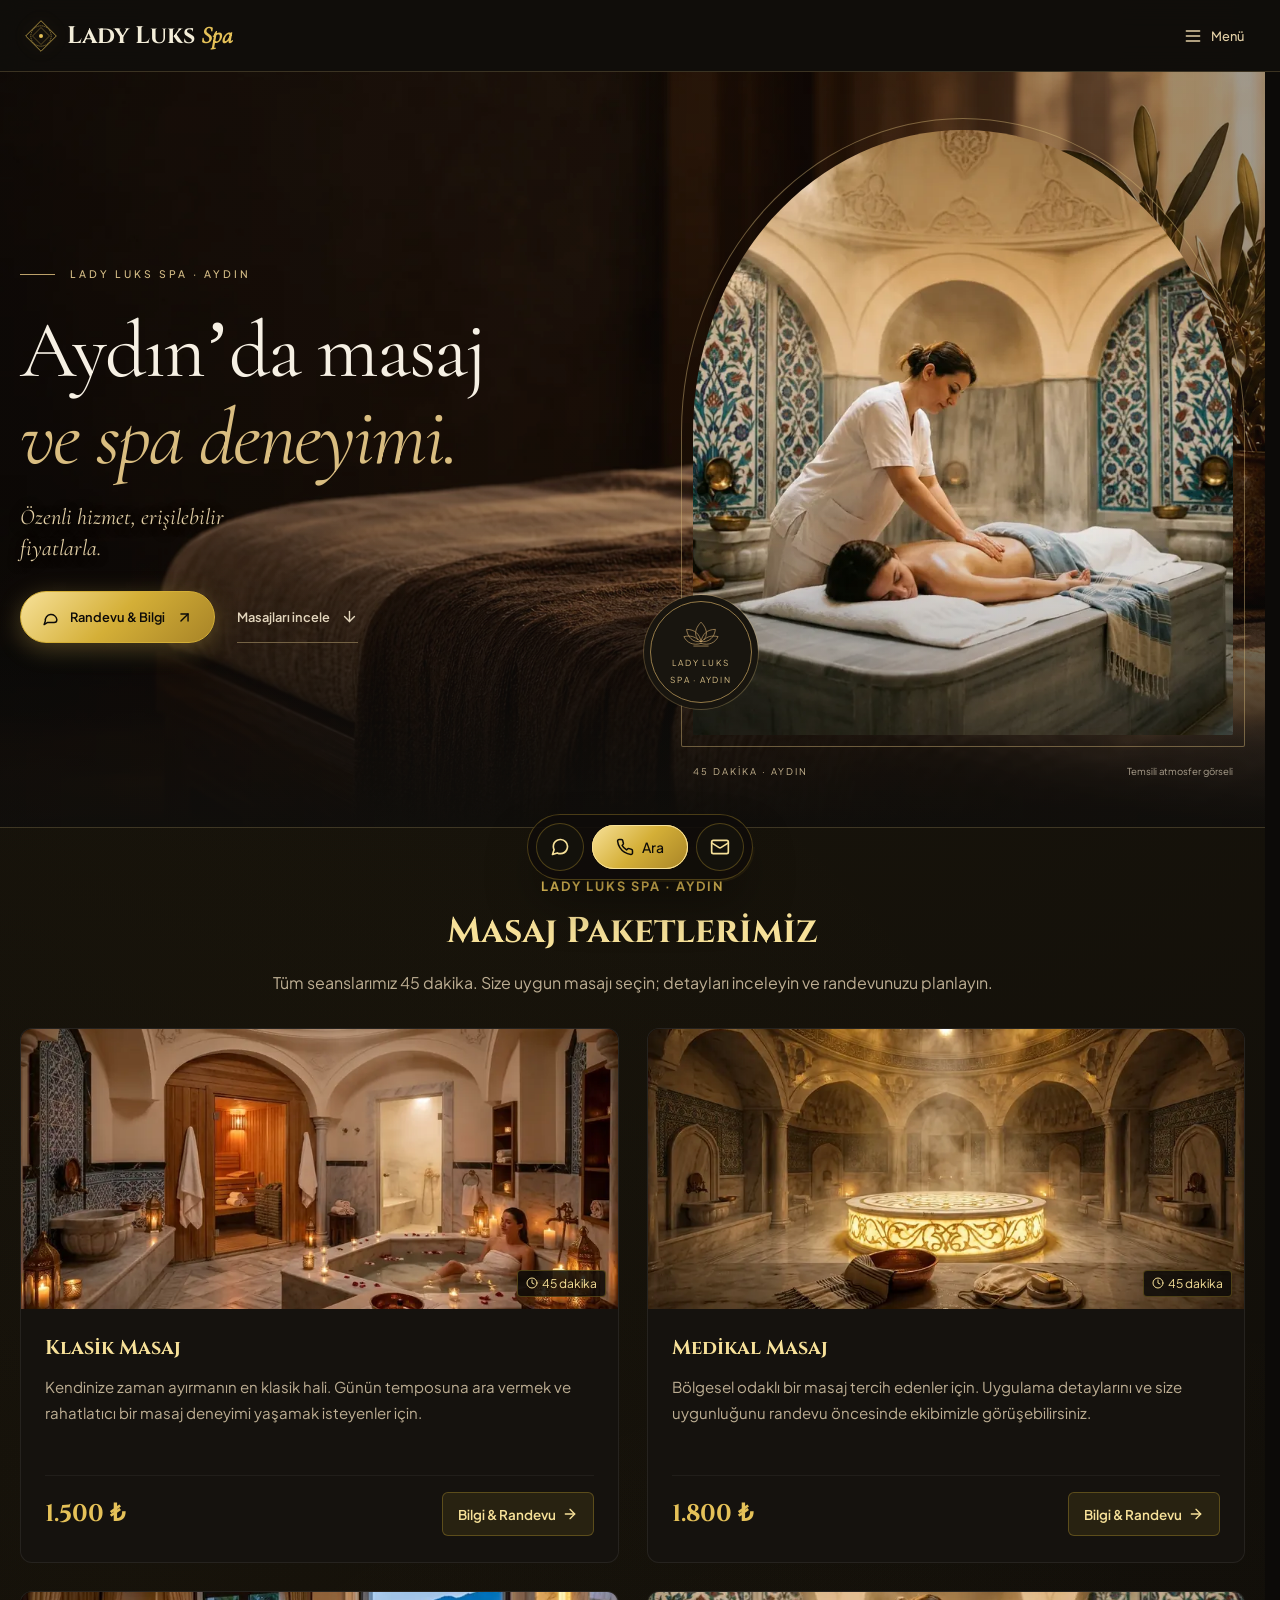
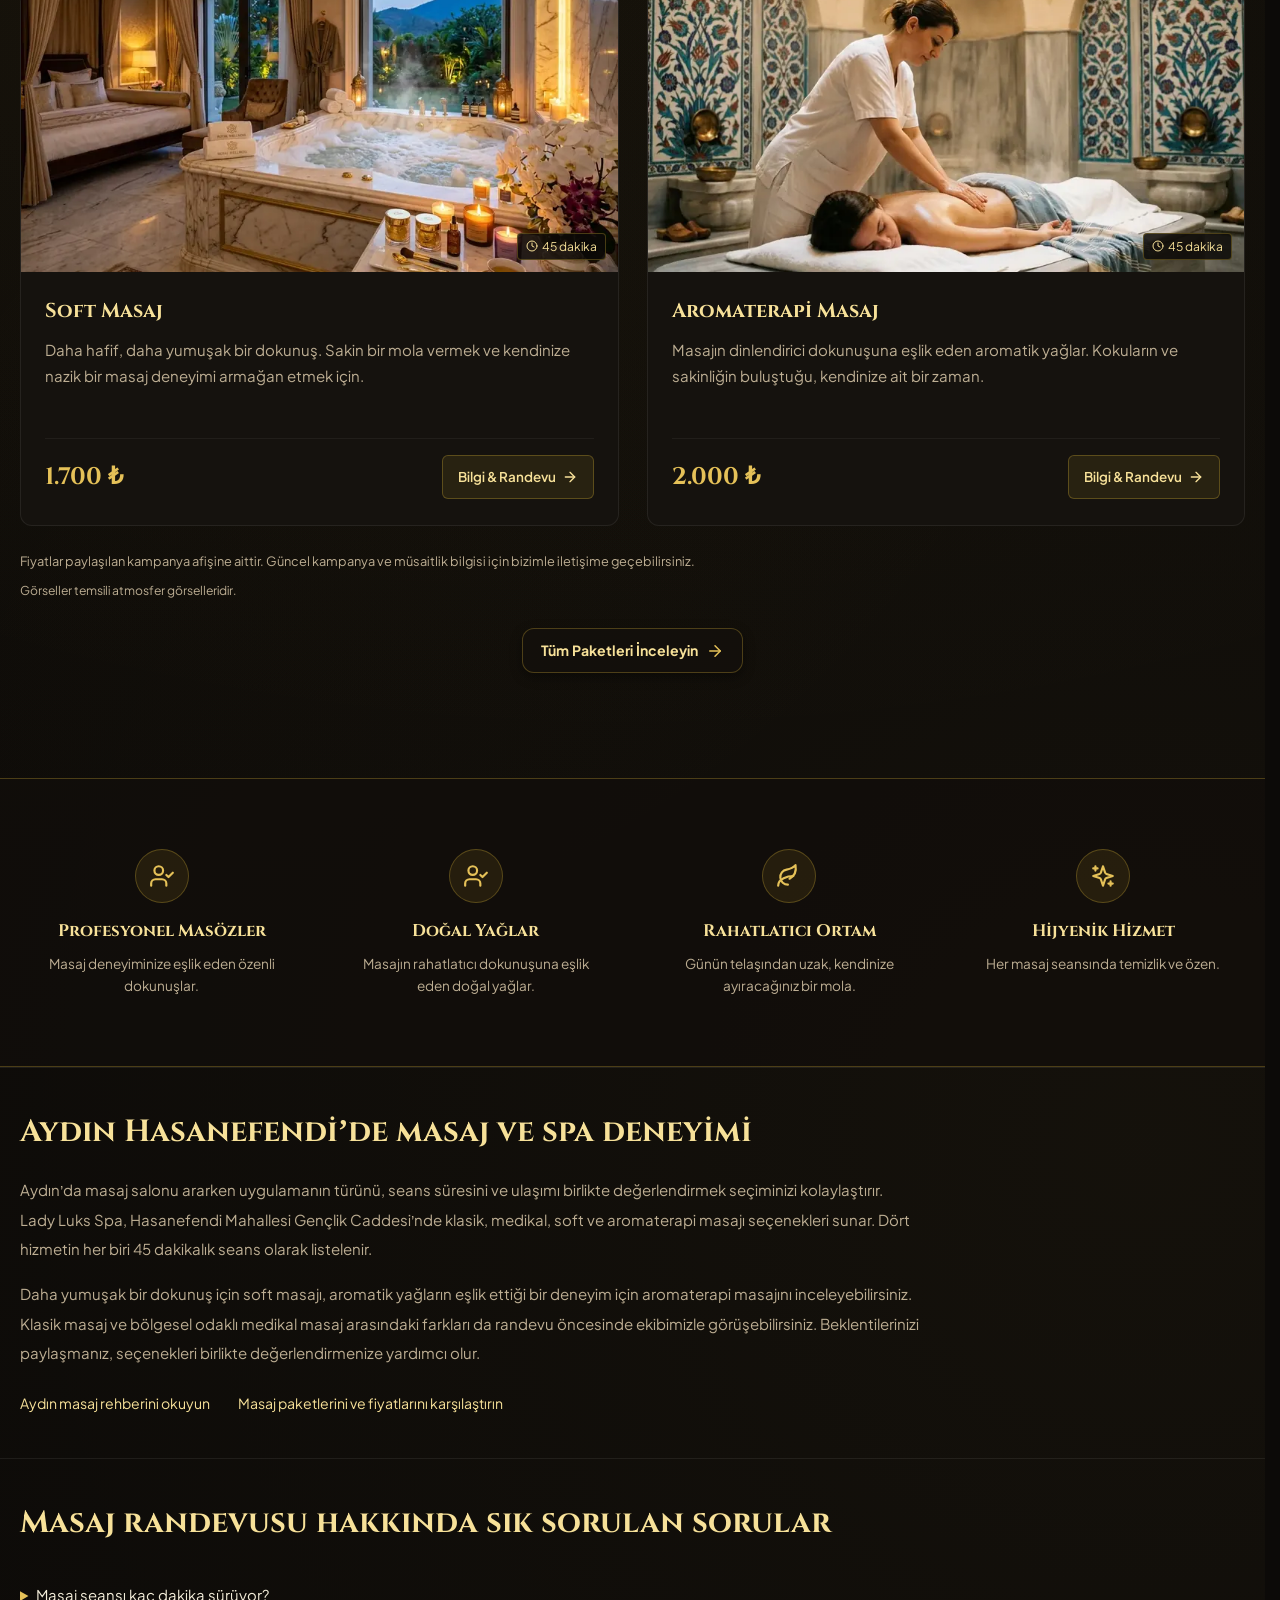
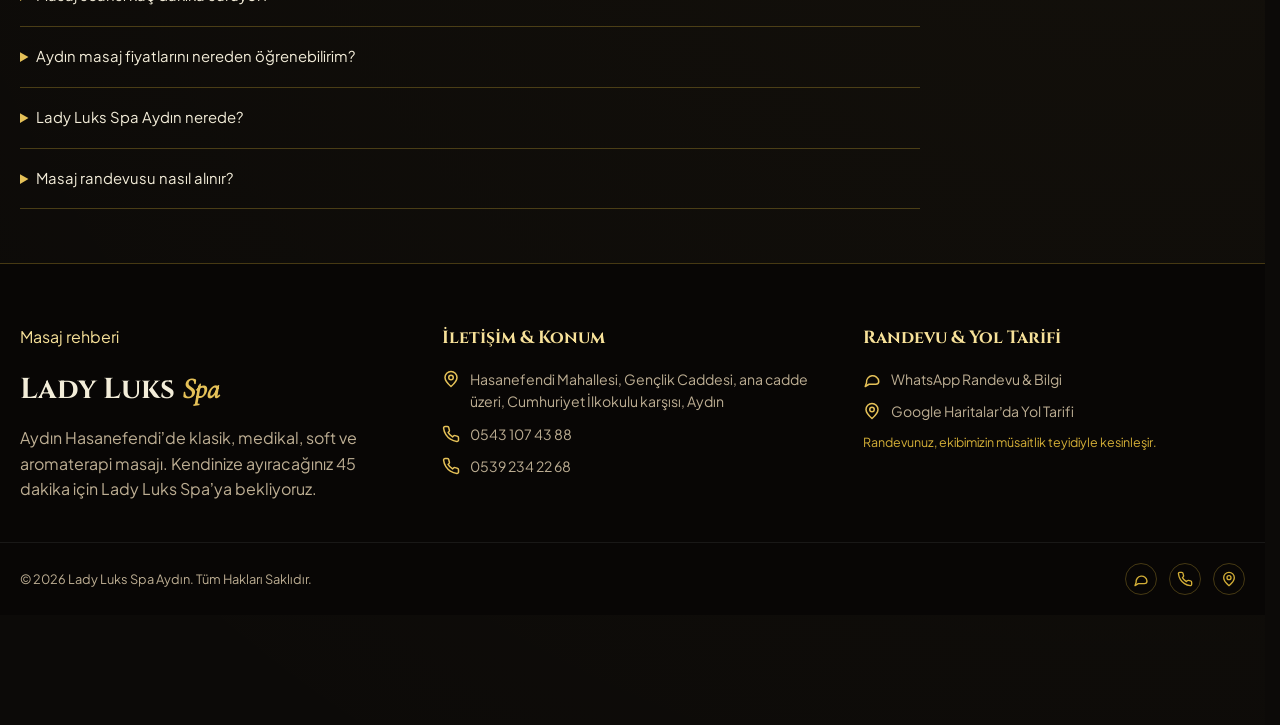
==== index.html @ 1e2e479e "Point canonical, sitemap and robots URLs at ladyluks.com.tr The site now runs on Vercel under ladylu" ====
<!doctype html>
<html lang="tr">
  <head>
    <meta charset="UTF-8" />
    <meta name="viewport" content="width=device-width, initial-scale=1.0" />
    <title>Aydın Masaj ve Spa | Lady Luks Spa Hasanefendi</title>
    <meta name="description" content="Aydın Hasanefendi’de Lady Luks Spa: klasik, soft, medikal ve aromaterapi masajı. 45 dakikalık seansları ve kampanya fiyatlarını inceleyin, randevu için ulaşın." />

    <meta property="og:type" content="website" />
    <meta property="og:title" content="Aydın Masaj ve Spa | Lady Luks Spa Hasanefendi" />
    <meta property="og:description" content="Aydın Hasanefendi’de Lady Luks Spa: klasik, soft, medikal ve aromaterapi masajı. 45 dakikalık seansları ve kampanya fiyatlarını inceleyin, randevu için ulaşın." />
    <meta property="og:image" content="https://ladyluks.com.tr/src/images/hamam_massage-800.webp" />

    <link
      rel="icon"
      type="image/svg+xml"
      href="data:image/svg+xml,<svg xmlns='http://www.w3.org/2000/svg' viewBox='0 0 100 100'><polygon points='50,5 95,50 50,95 5,50' fill='%23e5c158'/></svg>"
    />

    <link rel="preload" as="font" type="font/woff2" href="./src/fonts/cormorant-normal-latin.woff2" crossorigin />
    <link rel="preload" as="font" type="font/woff2" href="./src/fonts/cormorant-normal-latin-ext.woff2" crossorigin />
    <link rel="preload" as="font" type="font/woff2" href="./src/fonts/cormorant-italic-latin.woff2" crossorigin />
    <link rel="preload" as="font" type="font/woff2" href="./src/fonts/cormorant-italic-latin-ext.woff2" crossorigin />
    <link rel="preload" as="font" type="font/woff2" href="./src/fonts/jakarta-latin.woff2" crossorigin />
    <link rel="preload" as="font" type="font/woff2" href="./src/fonts/jakarta-latin-ext.woff2" crossorigin />
    <link rel="preload" as="image" href="./src/images/lady-luks-masaj-mobile.webp" media="(max-width: 680px)" fetchpriority="high" />
    <link rel="preload" as="image" href="./src/images/lady-luks-masaj.webp" media="(min-width: 681px)" fetchpriority="high" />
    <link rel="stylesheet" href="./src/style.css?v=26" />
    <link rel="canonical" href="https://ladyluks.com.tr/" />
    <meta property="og:url" content="https://ladyluks.com.tr/" />
    <meta property="og:site_name" content="Lady Luks Spa Aydın" />
    <meta name="twitter:card" content="summary_large_image" />
    <meta property="og:locale" content="tr_TR" />
    <script type="application/ld+json">
{
  "@context": "https://schema.org",
  "@graph": [
    {
      "@type": "DaySpa",
      "@id": "https://ladyluks.com.tr/#isletme",
      "name": "Lady Luks Spa Aydın",
      "description": "Aydın Hasanefendi Mahallesi'nde klasik, medikal, soft ve aromaterapi masajı.",
      "telephone": "+90 543 107 43 88",
      "address": {
        "@type": "PostalAddress",
        "streetAddress": "Hasanefendi Mahallesi, Gençlik Caddesi, ana cadde üzeri, Cumhuriyet İlkokulu karşısı",
        "addressLocality": "Aydın",
        "addressRegion": "Aydın",
        "addressCountry": "TR"
      },
      "currenciesAccepted": "TRY",
      "hasOfferCatalog": {
        "@type": "OfferCatalog",
        "name": "45 dakikalık masaj hizmetleri",
        "itemListElement": [
          {
            "@type": "Offer",
            "price": "1500",
            "priceCurrency": "TRY",
            "itemOffered": {
              "@type": "Service",
              "name": "Klasik Masaj",
              "description": "45 dakikalık klasik masaj seansı.",
              "provider": {
                "@id": "https://ladyluks.com.tr/#isletme"
              }
            },
            "url": "https://ladyluks.com.tr/paketler.html#klasik",
            "description": "Paylaşılan kampanya afişindeki fiyat. Güncel ücret ve müsaitlik randevu öncesinde teyit edilmelidir."
          },
          {
            "@type": "Offer",
            "price": "1800",
            "priceCurrency": "TRY",
            "itemOffered": {
              "@type": "Service",
              "name": "Medikal Masaj",
              "description": "45 dakikalık medikal masaj seansı.",
              "provider": {
                "@id": "https://ladyluks.com.tr/#isletme"
              }
            },
            "url": "https://ladyluks.com.tr/paketler.html#medikal",
            "description": "Paylaşılan kampanya afişindeki fiyat. Güncel ücret ve müsaitlik randevu öncesinde teyit edilmelidir."
          },
          {
            "@type": "Offer",
            "price": "1700",
            "priceCurrency": "TRY",
            "itemOffered": {
              "@type": "Service",
              "name": "Soft Masaj",
              "description": "45 dakikalık soft masaj seansı.",
              "provider": {
                "@id": "https://ladyluks.com.tr/#isletme"
              }
            },
            "url": "https://ladyluks.com.tr/paketler.html#soft",
            "description": "Paylaşılan kampanya afişindeki fiyat. Güncel ücret ve müsaitlik randevu öncesinde teyit edilmelidir."
          },
          {
            "@type": "Offer",
            "price": "2000",
            "priceCurrency": "TRY",
            "itemOffered": {
              "@type": "Service",
              "name": "Aromaterapi Masaj",
              "description": "45 dakikalık aromaterapi masaj seansı.",
              "provider": {
                "@id": "https://ladyluks.com.tr/#isletme"
              }
            },
            "url": "https://ladyluks.com.tr/paketler.html#aromaterapi",
            "description": "Paylaşılan kampanya afişindeki fiyat. Güncel ücret ve müsaitlik randevu öncesinde teyit edilmelidir."
          }
        ]
      },
      "url": "https://ladyluks.com.tr/",
      "image": "https://ladyluks.com.tr/src/images/hamam_massage-800.webp",
      "areaServed": {
        "@type": "City",
        "name": "Aydın"
      }
    },
    {
      "@type": "WebSite",
      "@id": "https://ladyluks.com.tr/#website",
      "url": "https://ladyluks.com.tr/",
      "name": "Lady Luks Spa Aydın",
      "inLanguage": "tr",
      "publisher": {
        "@id": "https://ladyluks.com.tr/#isletme"
      }
    },
    {
      "@type": "WebPage",
      "@id": "https://ladyluks.com.tr/#webpage",
      "url": "https://ladyluks.com.tr/",
      "name": "Aydın Masaj ve Spa | Lady Luks Spa Hasanefendi",
      "description": "Aydın Hasanefendi’de Lady Luks Spa: klasik, soft, medikal ve aromaterapi masajı. 45 dakikalık seansları ve kampanya fiyatlarını inceleyin, randevu için ulaşın.",
      "inLanguage": "tr",
      "isPartOf": {
        "@id": "https://ladyluks.com.tr/#website"
      },
      "about": {
        "@id": "https://ladyluks.com.tr/#isletme"
      }
    }
  ]
}
    </script>
  </head>
  <body class="home-page integrated-masthead mobile-nav-ready">
    <div class="top-bar">
      <div class="container top-bar-content">
        <div class="top-info">
          <span class="info-item"
            ><i data-lucide="map-pin"></i> Hasanefendi, Aydın</span
          >
        </div>

        <div class="top-selectors">
          <div class="header-dropdown-wrap">
            <button class="header-dropdown-btn" id="langDropdownTrigger">
              <span id="headerCurrentFlag"
                ><img
                  src="./src/images/flags/tr.svg"
                  width="20"
                  height="14"
                  alt=""
              /></span>
              <span id="headerCurrentLang">TR</span>
              <i data-lucide="chevron-down" class="chevron-icon"></i>
            </button>

            <div class="header-dropdown-menu" id="langDropdownMenu">
              <button class="dropdown-item active" data-lang="tr">
                <span class="flag-emoji"
                  ><img
                    src="./src/images/flags/tr.svg"
                    width="20"
                    height="14"
                    alt=""
                /></span>
                Türkçe
              </button>
              <button class="dropdown-item" data-lang="en">
                <span class="flag-emoji"
                  ><img
                    src="./src/images/flags/en.svg"
                    width="20"
                    height="14"
                    alt=""
                /></span>
                English
              </button>
              <button class="dropdown-item" data-lang="ru">
                <span class="flag-emoji"
                  ><img
                    src="./src/images/flags/ru.svg"
                    width="20"
                    height="14"
                    alt=""
                /></span>
                Русский
              </button>
              <button class="dropdown-item" data-lang="de">
                <span class="flag-emoji"
                  ><img
                    src="./src/images/flags/de.svg"
                    width="20"
                    height="14"
                    alt=""
                /></span>
                Deutsch
              </button>
            </div>
          </div>

          <div class="currency-indicator" aria-label="Türk lirası">
            <span>₺</span> TRY
          </div>
        </div>
      </div>
    </div>

    <header class="main-header nav-enhanced">
      <div class="container header-container">
        <a
          class="brand brand-home"
          href="index.html"
          aria-label="Lady Luks Spa Aydın ana sayfa"
        >
          <div class="brand-crest">
            <svg viewBox="0 0 100 100" class="crest-svg">
              <polygon
                points="50,5 95,50 50,95 5,50"
                fill="none"
                stroke="currentColor"
                stroke-width="2"
              />
              <circle
                cx="50"
                cy="50"
                r="30"
                fill="none"
                stroke="currentColor"
                stroke-width="1.5"
                stroke-dasharray="4,2"
              />
              <polygon
                points="50,25 75,50 50,75 25,50"
                fill="none"
                stroke="currentColor"
                stroke-width="1"
              />
              <circle cx="50" cy="50" r="6" fill="currentColor" />
            </svg>
          </div>
          <div class="brand-text">
            <span class="sub-title" data-i18n="tagline"
              >MASAJ & SPA • AYDIN HASANEFENDİ</span
            >
            <div class="main-title">Lady Luks <span>Spa</span></div>
            <span class="badge-text" data-i18n="experience"
              >KENDİNİZE BİR İYİLİK YAPIN</span
            >
          </div>
        </a>
        <button
          class="mobile-nav-toggle"
          type="button"
          aria-controls="site-navigation"
          aria-expanded="false"
          aria-label="Menüyü aç"
          data-i18n-aria="menu_open"
        >
          <span class="mobile-menu-caption"
            ><svg
              viewBox="0 0 24 24"
              width="20"
              height="20"
              fill="none"
              stroke="currentColor"
              stroke-width="1.7"
              stroke-linecap="round"
              aria-hidden="true"
            >
              <path d="M4 6h16M4 12h16M4 18h16" /></svg
            ><span data-i18n="mobile_menu">Menü</span></span
          >
          <svg
            class="mobile-menu-chevron"
            viewBox="0 0 24 24"
            width="18"
            height="18"
            fill="none"
            stroke="currentColor"
            stroke-width="1.7"
            stroke-linecap="round"
            stroke-linejoin="round"
            aria-hidden="true"
          >
            <path d="m6 9 6 6 6-6" />
          </svg>
        </button>
        <nav class="page-links" id="site-navigation" aria-label="Ana menü">
          <a href="index.html" aria-current="page" data-i18n="nav_home"
            >Ana Sayfa</a
          >
          <a href="paketler.html" data-i18n="nav_packages">Paketler</a>
          <a href="tanitim.html" data-i18n="nav_intro">Tanıtım</a>
          <a href="#iletisim" data-i18n="nav_contact">İletişim</a>
        </nav>
      </div>
    </header>

    <main>
      <section class="spa-hero" aria-labelledby="home-title">
        <picture class="spa-hero-background" aria-hidden="true">
          <source media="(max-width: 680px)" srcset="./src/images/lady-luks-masaj-mobile.webp" />
          <img src="./src/images/lady-luks-masaj.webp" alt="" width="1536" height="1024" fetchpriority="high" />
        </picture>
        <div class="container spa-hero-layout">
          <div class="spa-hero-copy">
            <p class="spa-hero-eyebrow"><span aria-hidden="true"></span> LADY LUKS SPA · AYDIN</p>
            <h1 id="home-title" class="spa-hero-title">
              <span data-i18n="home_title_lead">Aydın’da masaj</span>
              <em data-i18n="home_title_accent">ve spa deneyimi.</em>
            </h1>
            <p class="spa-hero-note" data-i18n="home_hero_note">Özenli hizmet, erişilebilir fiyatlarla.</p>
            <div class="spa-hero-actions">
              <a class="spa-hero-book" href="https://wa.me/905431074388" target="_blank" rel="noopener noreferrer">
                <i data-lucide="message-circle" aria-hidden="true"></i>
                <span data-i18n="home_booking">Randevu & Bilgi</span>
                <i data-lucide="arrow-up-right" aria-hidden="true"></i>
              </a>
              <a class="spa-hero-explore" href="#paketler">
                <span data-i18n="home_explore">Masajları incele</span>
                <i data-lucide="arrow-down" aria-hidden="true"></i>
              </a>
            </div>
          </div>
          <figure class="spa-hero-visual">
            <div class="spa-hero-arch">
              <img src="./src/images/hamam_massage-800.webp" srcset="./src/images/hamam_massage-480.webp 480w, ./src/images/hamam_massage-800.webp 800w" sizes="(max-width: 680px) calc(100vw - 40px), 560px" alt="" width="1024" height="1024" loading="lazy" decoding="async">
            </div>
            <div class="spa-hero-seal" aria-hidden="true">
              <img src="./src/images/lotus.svg" alt="" width="40" height="40">
              <span>LADY LUKS</span>
              <span>SPA · AYDIN</span>
            </div>
            <figcaption class="spa-hero-visual-caption">
              <span data-i18n="hero_duration">45 DAKİKA · AYDIN</span>
              <small data-i18n="image_note">Temsili atmosfer görseli</small>
            </figcaption>
          </figure>
        </div>
      </section>
      <section class="catalog-section container flowing-catalog home-services" id="paketler" aria-labelledby="home-services-title">
        <div class="packages-heading">
          <div class="section-tag">LADY LUKS SPA · AYDIN</div>
          <h2 id="home-services-title" class="page-section-title" data-i18n="packages_heading">
            Masaj Paketlerimiz
          </h2>
          <p data-i18n="packages_description">
            Tüm seanslarımız 45 dakika. Size uygun masajı seçin; detayları
            inceleyin ve randevunuzu planlayın.
          </p>
        </div>
        <div class="catalog-grid" id="catalogGrid">
          <article class="catalog-card" id="klasik">
            <div class="card-image-wrap">
              <img
                src="./src/images/vip_silver_package-800.webp"
                srcset="./src/images/vip_silver_package-480.webp 480w, ./src/images/vip_silver_package-800.webp 800w"
                sizes="(max-width: 680px) calc(100vw - 40px), 560px"
                alt="Klasik Masaj için temsili masaj görseli"
                class="card-image"
                style="object-position: 50% 58%"
                loading="lazy"
              />
              <div class="card-duration">
                <i data-lucide="clock"></i><span>45 dakika</span>
              </div>
            </div>
            <div class="card-body">
              <h3 class="card-title"><a href="aydin-masaj-rehberi.html#klasik">Klasik Masaj</a></h3>
              <p class="card-desc">
                Kendinize zaman ayırmanın en klasik hali. Günün temposuna ara
                vermek ve rahatlatıcı bir masaj deneyimi yaşamak isteyenler
                için.
              </p>
              <div class="card-footer">
                <span class="card-price">1.500 ₺</span
                ><a
                  class="btn-card-detail"
                  href="https://wa.me/905431074388?text=Merhaba%20Lady%20Luks%20Spa%20Ayd%C4%B1n%2C%20Klasik%20Masaj%20i%C3%A7in%20randevu%20talep%20etmek%20istiyorum."
                  target="_blank"
                  rel="noopener noreferrer"
                  >Bilgi & Randevu <i data-lucide="arrow-right"></i
                ></a>
              </div>
            </div>
          </article>
          <article class="catalog-card" id="medikal">
            <div class="card-image-wrap">
              <img
                src="./src/images/vip_gold_package-800.webp"
                srcset="./src/images/vip_gold_package-480.webp 480w, ./src/images/vip_gold_package-800.webp 800w"
                sizes="(max-width: 680px) calc(100vw - 40px), 560px"
                alt="Medikal Masaj için temsili masaj görseli"
                class="card-image"
                style="object-position: 50% 60%"
                loading="lazy"
              />
              <div class="card-duration">
                <i data-lucide="clock"></i><span>45 dakika</span>
              </div>
            </div>
            <div class="card-body">
              <h3 class="card-title"><a href="aydin-masaj-rehberi.html#medikal">Medikal Masaj</a></h3>
              <p class="card-desc">
                Bölgesel odaklı bir masaj tercih edenler için. Uygulama
                detaylarını ve size uygunluğunu randevu öncesinde ekibimizle
                görüşebilirsiniz.
              </p>
              <div class="card-footer">
                <span class="card-price">1.800 ₺</span
                ><a
                  class="btn-card-detail"
                  href="https://wa.me/905431074388?text=Merhaba%20Lady%20Luks%20Spa%20Ayd%C4%B1n%2C%20Medikal%20Masaj%20i%C3%A7in%20randevu%20talep%20etmek%20istiyorum."
                  target="_blank"
                  rel="noopener noreferrer"
                  >Bilgi & Randevu <i data-lucide="arrow-right"></i
                ></a>
              </div>
            </div>
          </article>
          <article class="catalog-card" id="soft">
            <div class="card-image-wrap">
              <img
                src="./src/images/vip_luxury_package-800.webp"
                srcset="./src/images/vip_luxury_package-480.webp 480w, ./src/images/vip_luxury_package-800.webp 800w"
                sizes="(max-width: 680px) calc(100vw - 40px), 560px"
                alt="Soft Masaj için temsili masaj görseli"
                class="card-image"
                style="object-position: 50% 54%"
                loading="lazy"
              />
              <div class="card-duration">
                <i data-lucide="clock"></i><span>45 dakika</span>
              </div>
            </div>
            <div class="card-body">
              <h3 class="card-title"><a href="aydin-masaj-rehberi.html#soft">Soft Masaj</a></h3>
              <p class="card-desc">
                Daha hafif, daha yumuşak bir dokunuş. Sakin bir mola vermek ve
                kendinize nazik bir masaj deneyimi armağan etmek için.
              </p>
              <div class="card-footer">
                <span class="card-price">1.700 ₺</span
                ><a
                  class="btn-card-detail"
                  href="https://wa.me/905431074388?text=Merhaba%20Lady%20Luks%20Spa%20Ayd%C4%B1n%2C%20Soft%20Masaj%20i%C3%A7in%20randevu%20talep%20etmek%20istiyorum."
                  target="_blank"
                  rel="noopener noreferrer"
                  >Bilgi & Randevu <i data-lucide="arrow-right"></i
                ></a>
              </div>
            </div>
          </article>
          <article class="catalog-card" id="aromaterapi">
            <div class="card-image-wrap">
              <img
                src="./src/images/hamam_massage-800.webp"
                srcset="./src/images/hamam_massage-480.webp 480w, ./src/images/hamam_massage-800.webp 800w"
                sizes="(max-width: 680px) calc(100vw - 40px), 560px"
                alt="Aromaterapi Masaj için temsili masaj görseli"
                class="card-image"
                style="object-position: 50% 65%"
                loading="lazy"
              />
              <div class="card-duration">
                <i data-lucide="clock"></i><span>45 dakika</span>
              </div>
            </div>
            <div class="card-body">
              <h3 class="card-title"><a href="aydin-masaj-rehberi.html#aromaterapi">Aromaterapi Masaj</a></h3>
              <p class="card-desc">
                Masajın dinlendirici dokunuşuna eşlik eden aromatik yağlar.
                Kokuların ve sakinliğin buluştuğu, kendinize ait bir zaman.
              </p>
              <div class="card-footer">
                <span class="card-price">2.000 ₺</span
                ><a
                  class="btn-card-detail"
                  href="https://wa.me/905431074388?text=Merhaba%20Lady%20Luks%20Spa%20Ayd%C4%B1n%2C%20Aromaterapi%20Masaj%20i%C3%A7in%20randevu%20talep%20etmek%20istiyorum."
                  target="_blank"
                  rel="noopener noreferrer"
                  >Bilgi & Randevu <i data-lucide="arrow-right"></i
                ></a>
              </div>
            </div>
          </article>
        </div>
        <div class="empty-state" id="emptyState" style="display: none">
          <i data-lucide="search-x" class="empty-icon"></i>
          <h3 data-i18n="empty_title">Aradığınız masaj hizmeti bulunamadı</h3>
          <p data-i18n="empty_desc">
            Lütfen arama teriminizi değiştirin veya filtreleri temizleyin.
          </p>
          <button
            class="btn-reset-filter"
            id="resetFilterBtn"
            data-i18n="reset_filters"
          >
            Filtreleri Temizle
          </button>
        </div>
        <p class="campaign-note" data-i18n="campaign_note">
          Fiyatlar paylaşılan kampanya afişine aittir. Güncel kampanya ve
          müsaitlik bilgisi için bizimle iletişime geçebilirsiniz.
        </p>
        <p class="image-context" data-i18n="images_note">
          Görseller temsili atmosfer görselleridir.
        </p>
        <div class="all-packages-link">
          <a class="btn-back-home" href="paketler.html"
            ><span data-i18n="view_all_packages">Tüm Paketleri İnceleyin</span
            ><i data-lucide="arrow-right"></i
          ></a>
        </div>
      </section>
      <section class="features-banner">
        <div class="container features-grid">
          <div class="feature-card">
            <div class="feature-icon"><i data-lucide="user-check"></i></div>
            <h4 data-i18n="feat1_title">Profesyonel Masözler</h4>
            <p data-i18n="feat1_desc">
              Masaj deneyiminize eşlik eden özenli dokunuşlar.
            </p>
          </div>
          <div class="feature-card">
            <div class="feature-icon"><i data-lucide="user-check"></i></div>
            <h4 data-i18n="feat2_title">Doğal Yağlar</h4>
            <p data-i18n="feat2_desc">
              Masajın rahatlatıcı dokunuşuna eşlik eden doğal yağlar.
            </p>
          </div>
          <div class="feature-card">
            <div class="feature-icon"><i data-lucide="leaf"></i></div>
            <h4 data-i18n="feat3_title">Rahatlatıcı Ortam</h4>
            <p data-i18n="feat3_desc">
              Günün telaşından uzak, kendinize ayıracağınız bir mola.
            </p>
          </div>
          <div class="feature-card">
            <div class="feature-icon"><i data-lucide="sparkles"></i></div>
            <h4 data-i18n="feat4_title">Hijyenik Hizmet</h4>
            <p data-i18n="feat4_desc">Her masaj seansında temizlik ve özen.</p>
          </div>
        </div>
      </section>
<section class="container editorial-section" aria-labelledby="local-title"><h2 data-i18n="seo_local_title" id="local-title">Aydın Hasanefendi’de masaj ve spa deneyimi</h2><p data-i18n="seo_local_intro" >Aydın’da masaj salonu ararken uygulamanın türünü, seans süresini ve ulaşımı birlikte değerlendirmek seçiminizi kolaylaştırır. Lady Luks Spa, Hasanefendi Mahallesi Gençlik Caddesi’nde klasik, medikal, soft ve aromaterapi masajı seçenekleri sunar. Dört hizmetin her biri 45 dakikalık seans olarak listelenir.</p><p data-i18n="seo_local_choice" >Daha yumuşak bir dokunuş için soft masajı, aromatik yağların eşlik ettiği bir deneyim için aromaterapi masajını inceleyebilirsiniz. Klasik masaj ve bölgesel odaklı medikal masaj arasındaki farkları da randevu öncesinde ekibimizle görüşebilirsiniz. Beklentilerinizi paylaşmanız, seçenekleri birlikte değerlendirmenize yardımcı olur.</p><div class="editorial-links"><a data-i18n="seo_guide_link" href="aydin-masaj-rehberi.html" class="editorial-link">Aydın masaj rehberini okuyun</a><a data-i18n="seo_prices_link" href="paketler.html" class="editorial-link">Masaj paketlerini ve fiyatlarını karşılaştırın</a></div></section><section class="container editorial-section faq-section" aria-labelledby="faq-title"><h2 data-i18n="seo_faq_title" id="faq-title">Masaj randevusu hakkında sık sorulan sorular</h2><details><summary data-i18n="seo_faq_duration_q" >Masaj seansı kaç dakika sürüyor?</summary><p data-i18n="seo_faq_duration_a" >Listelenen klasik, medikal, soft ve aromaterapi masajlarının her biri 45 dakikadır. Hazırlık ve görüşme için ne kadar zaman ayırmanız gerektiğini randevu alırken ekibimize sorabilirsiniz.</p></details><details><summary data-i18n="seo_faq_price_q" >Aydın masaj fiyatlarını nereden öğrenebilirim?</summary><p data-i18n="seo_faq_price_a" >Paketler sayfasında masaj türüne göre kampanya fiyatları yer alır. Fiyatlar paylaşılan kampanya afişine aittir; randevu öncesinde güncel ücreti, kampanya koşullarını ve hizmet kapsamını telefon veya WhatsApp üzerinden teyit edin.</p></details><details><summary data-i18n="seo_faq_location_q" >Lady Luks Spa Aydın nerede?</summary><p data-i18n="seo_faq_location_a" >Hasanefendi Mahallesi, Gençlik Caddesi’nde, ana cadde üzerinde ve Cumhuriyet İlkokulu karşısındayız. Konum ve yol tarifi için iletişim bölümündeki Google Haritalar bağlantısını kullanabilir veya bizi arayabilirsiniz.</p></details><details><summary data-i18n="seo_faq_booking_q" >Masaj randevusu nasıl alınır?</summary><p data-i18n="seo_faq_booking_a" >0543 107 43 88 numarasını arayabilir, WhatsApp üzerinden istediğiniz masaj türünü ve tercih ettiğiniz günü iletebilirsiniz. Randevunuz, ekibimizin müsaitlik teyidiyle kesinleşir.</p></details></section>
    </main>
    <div
      class="modal-backdrop"
      id="modalBackdrop"
      role="dialog"
      aria-modal="true"
      aria-hidden="true"
      aria-label="Masaj hizmeti detayları"
      inert
    >
      <div class="modal-card" id="modalCard">
        <button
          class="modal-close"
          id="modalCloseBtn"
          data-i18n-aria="close"
          aria-label="Kapat"
        >
          <i data-lucide="x"></i>
        </button>
        <div class="modal-content" id="modalContent"></div>
      </div>
    </div>

    <footer class="main-footer" id="iletisim">
      <div class="container footer-content">
        <div class="footer-brand"><p class="footer-guide"><a data-i18n="seo_guide_short" href="aydin-masaj-rehberi.html">Masaj rehberi</a></p>
          <h2 class="footer-logo">Lady Luks <span>Spa</span></h2>
          <p data-i18n="footer_about">
            Aydın Hasanefendi’de klasik, medikal, soft ve aromaterapi masajı.
            Kendinize ayıracağınız 45 dakika için Lady Luks Spa’ya bekliyoruz.
          </p>
        </div>

        <div class="footer-contact">
          <h3 data-i18n="footer_contact_title">İletişim & Konum</h3>
          <ul>
            <li>
              <i data-lucide="map-pin"></i> Hasanefendi Mahallesi, Gençlik
              Caddesi, ana cadde üzeri, Cumhuriyet İlkokulu karşısı, Aydın
            </li>
            <li>
              <i data-lucide="phone"></i>
              <a href="tel:+905431074388">0543 107 43 88</a>
            </li>
            <li>
              <i data-lucide="phone"></i>
              <a href="tel:+905392342268">0539 234 22 68</a>
            </li>
          </ul>
        </div>

        <div class="footer-contact">
          <h3 data-i18n="contact_actions">Randevu & Yol Tarifi</h3>
          <ul>
            <li>
              <i data-lucide="message-circle"></i>
              <a
                href="https://wa.me/905431074388"
                target="_blank"
                rel="noopener noreferrer"
                data-i18n="whatsapp_order"
                >WhatsApp Randevu & Bilgi</a
              >
            </li>
            <li>
              <i data-lucide="map-pin"></i>
              <a
                href="https://www.google.com/maps/search/?api=1&amp;query=Hasanefendi%20Mahallesi%20Gen%C3%A7lik%20Caddesi%20Cumhuriyet%20%C4%B0lkokulu%20kar%C5%9F%C4%B1s%C4%B1%20Ayd%C4%B1n"
                target="_blank"
                rel="noopener noreferrer"
                data-i18n="map_link"
                >Google Haritalar’da Yol Tarifi</a
              >
            </li>
          </ul>
          <p class="qr-sub" data-i18n="qr_sub">
            Randevunuz, ekibimizin müsaitlik teyidiyle kesinleşir.
          </p>
        </div>
      </div>

      <div class="footer-bottom container">
        <p>© 2026 Lady Luks Spa Aydın. Tüm Hakları Saklıdır.</p>
        <div class="social-links">
          <a href="https://wa.me/905431074388" target="_blank" rel="noopener noreferrer" aria-label="WhatsApp ile iletişim"
            ><i data-lucide="message-circle"></i
          ></a>
          <a href="tel:+905431074388" aria-label="0543 107 43 88 numarasını ara"><i data-lucide="phone"></i></a>
          <a
            href="https://www.google.com/maps/search/?api=1&amp;query=Hasanefendi%20Mahallesi%20Gen%C3%A7lik%20Caddesi%20Cumhuriyet%20%C4%B0lkokulu%20kar%C5%9F%C4%B1s%C4%B1%20Ayd%C4%B1n"
            target="_blank"
            rel="noopener noreferrer"
            aria-label="Yol tarifi"
            ><i data-lucide="map-pin"></i
          ></a>
        </div>
      </div>
    </footer>

    <div class="contact-dock">
      <div class="dock-glow-frame" aria-hidden="true"><span class="dock-glow"></span></div>
      <div class="dock-actions">
        <a class="dock-icon" href="https://wa.me/905431074388" target="_blank" rel="noopener noreferrer" aria-label="WhatsApp Randevu & Bilgi" data-i18n-aria="whatsapp_order">
          <svg width="20" height="20" viewBox="0 0 24 24" fill="none" stroke="currentColor" stroke-width="2" stroke-linecap="round" stroke-linejoin="round" aria-hidden="true"><path d="M21 11.5a8.38 8.38 0 0 1-.9 3.8 8.5 8.5 0 0 1-7.6 4.7 8.38 8.38 0 0 1-3.8-.9L3 21l1.9-5.7a8.38 8.38 0 0 1-.9-3.8 8.5 8.5 0 0 1 4.7-7.6 8.38 8.38 0 0 1 3.8-.9h.5a8.48 8.48 0 0 1 8 8v.5z"/></svg>
        </a>
        <a class="dock-call" href="tel:+905431074388" aria-label="Ara" data-i18n-aria="call">
          <span class="dock-call-ring" aria-hidden="true"></span>
          <span class="dock-call-ring" aria-hidden="true"></span>
          <svg width="18" height="18" viewBox="0 0 24 24" fill="none" stroke="currentColor" stroke-width="2" stroke-linecap="round" stroke-linejoin="round" aria-hidden="true"><path d="M22 16.92v3a2 2 0 0 1-2.18 2 19.79 19.79 0 0 1-8.63-3.07 19.5 19.5 0 0 1-6-6 19.79 19.79 0 0 1-3.07-8.67A2 2 0 0 1 4.11 2h3a2 2 0 0 1 2 1.72c.13.96.36 1.9.7 2.81a2 2 0 0 1-.45 2.11L8.09 9.91a16 16 0 0 0 6 6l1.27-1.27a2 2 0 0 1 2.11-.45c.9.34 1.85.57 2.81.7A2 2 0 0 1 22 16.92z"/></svg>
          <span data-i18n="call">Ara</span>
        </a>
        <a class="dock-icon" href="#iletisim" aria-label="İletişim & Konum" data-i18n-aria="footer_contact_title">
          <svg width="20" height="20" viewBox="0 0 24 24" fill="none" stroke="currentColor" stroke-width="2" stroke-linecap="round" stroke-linejoin="round" aria-hidden="true"><rect x="2" y="4" width="20" height="16" rx="2"/><path d="m22 7-8.97 5.7a1.94 1.94 0 0 1-2.06 0L2 7"/></svg>
        </a>
      </div>
    </div>

    <script src="./src/icons.js?v=1"></script>
    <script src="./src/data.js?v=13"></script>
    <script src="./src/seo-content.js?v=2"></script>
    <script src="./src/app.js?v=17"></script>
  </body>
</html>
---- src/style.css ----
/* ==========================================================================
   LADY LUKS SPA - LUXURY SPA & CATALOG DESIGN SYSTEM
   Theme: Deep Obsidian Bronze & Ottoman Royal Gold (#e5c158, #d4af37)
   ========================================================================== */

@font-face {
  font-family: "Cinzel";
  src: url("./fonts/cinzel-latin.woff2") format("woff2");
  font-style: normal;
  font-weight: 400 800;
  font-display: swap;
  unicode-range: U+0000-00FF, U+0131, U+0152-0153, U+20AC;
}
@font-face {
  font-family: "Cinzel";
  src: url("./fonts/cinzel-latin-ext.woff2") format("woff2");
  font-style: normal;
  font-weight: 400 800;
  font-display: swap;
  unicode-range: U+0100-024F, U+1E00-1EFF, U+20A0-20AB;
}
@font-face {
  font-family: "Cormorant Garamond";
  src: url("./fonts/cormorant-normal-latin.woff2") format("woff2");
  font-style: normal;
  font-weight: 400;
  font-display: swap;
  unicode-range: U+0000-00FF, U+0131, U+0152-0153, U+20AC;
}
@font-face {
  font-family: "Cormorant Garamond";
  src: url("./fonts/cormorant-normal-latin-ext.woff2") format("woff2");
  font-style: normal;
  font-weight: 400;
  font-display: swap;
  unicode-range: U+0100-024F, U+1E00-1EFF, U+20A0-20AB;
}
@font-face {
  font-family: "Cormorant Garamond";
  src: url("./fonts/cormorant-italic-latin.woff2") format("woff2");
  font-style: italic;
  font-weight: 400;
  font-display: swap;
  unicode-range: U+0000-00FF, U+0131, U+0152-0153, U+20AC;
}
@font-face {
  font-family: "Cormorant Garamond";
  src: url("./fonts/cormorant-italic-latin-ext.woff2") format("woff2");
  font-style: italic;
  font-weight: 400;
  font-display: swap;
  unicode-range: U+0100-024F, U+1E00-1EFF, U+20A0-20AB;
}
@font-face {
  font-family: "Cormorant Garamond";
  src: url("./fonts/cormorant-normal-cyrillic.woff2") format("woff2");
  font-style: normal;
  font-weight: 400;
  font-display: swap;
  unicode-range: U+0400-052F, U+2116;
}
@font-face {
  font-family: "Cormorant Garamond";
  src: url("./fonts/cormorant-italic-cyrillic.woff2") format("woff2");
  font-style: italic;
  font-weight: 400;
  font-display: swap;
  unicode-range: U+0400-052F, U+2116;
}
@font-face {
  font-family: "Plus Jakarta Sans";
  src: url("./fonts/jakarta-latin.woff2") format("woff2");
  font-style: normal;
  font-weight: 400 700;
  font-display: swap;
  unicode-range: U+0000-00FF, U+0131, U+0152-0153, U+20AC;
}
@font-face {
  font-family: "Plus Jakarta Sans";
  src: url("./fonts/jakarta-latin-ext.woff2") format("woff2");
  font-style: normal;
  font-weight: 400 700;
  font-display: swap;
  unicode-range: U+0100-024F, U+1E00-1EFF, U+20A0-20AB;
}

:root {
  --bg-main: #0c0a08;
  --bg-card: #15120e;
  --bg-card-hover: #1c1813;
  --bg-glass: rgba(21, 18, 14, 0.85);

  --gold-primary: #e5c158;
  --gold-secondary: #d4af37;
  --gold-dark: #a88427;
  --gold-light: #f7e199;
  --gold-gradient: linear-gradient(
    135deg,
    #f7e199 0%,
    #d4af37 50%,
    #a88427 100%
  );
  --gold-glow: rgba(229, 193, 88, 0.25);

  --text-main: #f3edd9;
  --text-muted: #bdae93;
  --text-dark: #6e6452;

  --border-gold: rgba(212, 175, 55, 0.3);
  --border-subtle: rgba(255, 255, 255, 0.07);

  --font-serif: "Cinzel", serif;
  --font-luxury: "Cormorant Garamond", serif;
  --font-sans: "Plus Jakarta Sans", sans-serif;

  --radius-sm: 6px;
  --radius-md: 12px;
  --radius-lg: 20px;

  --transition: all 0.3s cubic-bezier(0.16, 1, 0.3, 1);
}

/* Reset & Base Setup */
*,
*::before,
*::after {
  box-sizing: border-box;
  margin: 0;
  padding: 0;
}

html {
  scroll-behavior: smooth;
  font-size: 16px;
}

body {
  background-color: var(--bg-main);
  color: var(--text-main);
  font-family: var(--font-sans);
  line-height: 1.6;
  overflow-x: hidden;
  background-image:
    radial-gradient(
      circle at 50% 0%,
      rgba(212, 175, 55, 0.08) 0%,
      transparent 60%
    ),
    radial-gradient(
      circle at 10% 40%,
      rgba(168, 132, 39, 0.04) 0%,
      transparent 40%
    ),
    radial-gradient(
      circle at 90% 70%,
      rgba(229, 193, 88, 0.04) 0%,
      transparent 50%
    );
  min-height: 100vh;
}

.container {
  width: 100%;
  max-width: 1280px;
  margin: 0 auto;
  padding: 0 20px;
}

/* Top Announcement Bar */
.top-bar {
  background: rgba(10, 8, 6, 0.96);
  border-bottom: 1px solid var(--border-gold);
  font-size: 0.82rem;
  padding: 8px 0;
  color: var(--text-muted);
  position: relative;
  z-index: 100;
}

.top-bar-content {
  display: flex;
  justify-content: space-between;
  align-items: center;
  gap: 10px;
}

.top-info {
  display: flex;
  align-items: center;
  gap: 8px;
  font-size: 0.78rem;
  font-weight: 500;
  color: var(--gold-light);
  white-space: nowrap;
  overflow: hidden;
  text-overflow: ellipsis;
}

.top-info .info-item {
  display: inline-flex;
  align-items: center;
  gap: 4px;
}

.top-info :is(i, svg) {
  width: 14px;
  height: 14px;
  color: var(--gold-primary);
  flex-shrink: 0;
}

.top-info .dot {
  color: var(--gold-dark);
  opacity: 0.7;
}

/* Header Dropdowns (Açılır Kayar Pencereler) */
.top-selectors {
  display: flex;
  align-items: center;
  gap: 8px;
  flex-shrink: 0;
}

.header-dropdown-wrap {
  position: relative;
}

.header-dropdown-btn {
  background: rgba(20, 16, 12, 0.95);
  border: 1px solid var(--border-gold);
  color: var(--gold-light);
  padding: 5px 10px;
  border-radius: 8px;
  font-size: 0.78rem;
  font-weight: 700;
  cursor: pointer;
  display: inline-flex;
  align-items: center;
  gap: 5px;
  transition: var(--transition);
  box-shadow: 0 2px 8px rgba(0, 0, 0, 0.4);
}

.header-dropdown-btn:hover {
  background: rgba(212, 175, 55, 0.18);
  border-color: var(--gold-primary);
  color: #ffffff;
}

.header-dropdown-btn .chevron-icon {
  width: 12px;
  height: 12px;
  color: var(--gold-primary);
  transition: transform 0.25s ease;
}

.header-dropdown-menu {
  position: absolute;
  top: calc(100% + 6px);
  right: 0;
  min-width: 140px;
  background: rgba(16, 13, 9, 0.98);
  backdrop-filter: blur(14px);
  border: 1px solid var(--gold-primary);
  border-radius: 12px;
  box-shadow: 0 10px 30px rgba(0, 0, 0, 0.85);
  z-index: 999;
  display: none;
  flex-direction: column;
  padding: 5px 0;
  overflow: hidden;
  animation: dropdownSlide 0.2s cubic-bezier(0.16, 1, 0.3, 1) forwards;
}

@keyframes dropdownSlide {
  from {
    opacity: 0;
    transform: translateY(-8px) scale(0.96);
  }
  to {
    opacity: 1;
    transform: translateY(0) scale(1);
  }
}

.header-dropdown-menu.show {
  display: flex;
}

.dropdown-item {
  background: none;
  border: none;
  color: var(--text-main);
  padding: 8px 12px;
  font-size: 0.8rem;
  font-weight: 600;
  cursor: pointer;
  display: flex;
  align-items: center;
  gap: 8px;
  text-align: left;
  transition: var(--transition);
}

.dropdown-item:hover,
.dropdown-item.active {
  background: rgba(212, 175, 55, 0.2);
  color: var(--gold-primary);
}

/* Main Header */
.main-header {
  padding: 25px 0;
  border-bottom: 1px solid var(--border-subtle);
  background: linear-gradient(
    180deg,
    rgba(15, 12, 9, 0.8) 0%,
    transparent 100%
  );
}

.header-container {
  display: flex;
  justify-content: space-between;
  align-items: center;
  flex-wrap: wrap;
  gap: 20px;
}

.brand {
  display: flex;
  align-items: center;
  gap: 16px;
}

.brand-crest {
  width: 60px;
  height: 60px;
  color: var(--gold-primary);
  filter: drop-shadow(0 0 8px var(--gold-glow));
}

.crest-svg {
  width: 100%;
  height: 100%;
}

.brand-text .sub-title {
  display: block;
  font-family: var(--font-serif);
  font-size: 0.65rem;
  letter-spacing: 3px;
  color: var(--gold-secondary);
  margin-bottom: 2px;
}

.brand-text .main-title {
  font-family: var(--font-serif);
  font-size: 2.2rem;
  font-weight: 700;
  color: var(--text-main);
  line-height: 1.1;
  letter-spacing: 1px;
}

.brand-text .main-title span {
  color: var(--gold-primary);
  font-family: var(--font-luxury);
  font-style: italic;
  font-weight: 600;
}

.brand-text .badge-text {
  display: block;
  font-size: 0.68rem;
  letter-spacing: 2px;
  color: var(--text-muted);
  margin-top: 3px;
}

/* Icon-Only Header Buttons */
.header-actions {
  display: flex;
  align-items: center;
  gap: 10px;
}

.btn-icon-header {
  width: 44px;
  height: 44px;
  border-radius: 50%;
  display: inline-flex;
  align-items: center;
  justify-content: center;
  text-decoration: none;
  transition: all 0.3s cubic-bezier(0.16, 1, 0.3, 1);
  cursor: pointer;
  box-shadow: 0 4px 12px rgba(0, 0, 0, 0.4);
}

.btn-icon-header :is(i, svg) {
  width: 20px;
  height: 20px;
}

.btn-icon-intro {
  background: rgba(229, 193, 88, 0.12);
  border: 1px solid var(--gold-primary);
  color: var(--gold-primary);
}

.btn-icon-intro:hover {
  background: var(--gold-gradient);
  color: #0c0a08;
  border-color: var(--gold-primary);
  box-shadow: 0 0 15px rgba(229, 193, 88, 0.5);
  transform: translateY(-2px);
}

.btn-icon-phone {
  background: rgba(255, 255, 255, 0.05);
  border: 1px solid var(--border-gold);
  color: var(--gold-light);
}

.btn-icon-phone:hover {
  background: rgba(212, 175, 55, 0.2);
  border-color: var(--gold-primary);
  color: var(--gold-primary);
  transform: translateY(-2px);
}

.btn-icon-whatsapp {
  background: var(--gold-gradient);
  color: #0c0a08;
  border: 1px solid var(--gold-primary);
  box-shadow: 0 4px 15px rgba(212, 175, 55, 0.35);
}

.btn-icon-whatsapp:hover {
  transform: translateY(-2px);
  box-shadow: 0 6px 20px rgba(212, 175, 55, 0.55);
}

/* Catalog Search Wrapper (Placed directly above products) */
.catalog-search-wrapper {
  display: none !important;
  max-width: 680px;
  margin: 0 auto 28px auto;
}

.btn-nav-intro:hover,
.btn-nav-menu:hover {
  background: var(--gold-gradient);
  color: #0c0a08;
  box-shadow: 0 4px 15px rgba(212, 175, 55, 0.35);
  transform: translateY(-1px);
}

.btn-phone :is(i, svg),
.btn-whatsapp :is(i, svg),
.btn-nav-intro :is(i, svg),
.btn-nav-menu :is(i, svg) {
  width: 16px;
  height: 16px;
}

/* Hero Section & Compact Mode */
.hero-section {
  position: relative;
  padding: 50px 0 40px;
  text-align: center;
}

.hero-section.hero-compact {
  padding: 25px 0 20px;
}

.hero-content {
  position: relative;
  z-index: 2;
  max-width: 800px;
  margin: 0 auto;
}

.ornament-divider {
  display: flex;
  align-items: center;
  justify-content: center;
  gap: 15px;
  margin-bottom: 15px;
  color: var(--gold-secondary);
}

.ornament-divider .line {
  height: 1px;
  width: 60px;
  background: linear-gradient(
    90deg,
    transparent,
    var(--gold-secondary),
    transparent
  );
}

.ornament-divider .diamond {
  font-size: 0.75rem;
}

.hero-section h2 {
  font-family: var(--font-serif);
  font-size: 2.5rem;
  color: var(--gold-light);
  margin-bottom: 12px;
  letter-spacing: 1px;
}

.hero-desc {
  font-family: var(--font-luxury);
  font-size: 1.25rem;
  color: var(--text-muted);
  font-style: italic;
  margin-bottom: 30px;
}

/* Hero Promo Button CTA */
.hero-cta-wrapper {
  margin-top: 25px;
}

.btn-hero-cta {
  display: inline-flex;
  align-items: center;
  gap: 12px;
  background: var(--gold-gradient);
  color: #0c0a08;
  padding: 16px 32px;
  border-radius: 30px;
  font-family: var(--font-serif);
  font-weight: 700;
  font-size: 1.05rem;
  text-decoration: none;
  box-shadow: 0 6px 25px rgba(229, 193, 88, 0.4);
  transition: var(--transition);
}

.btn-hero-cta:hover {
  transform: translateY(-3px) scale(1.02);
  box-shadow: 0 10px 35px rgba(229, 193, 88, 0.6);
}

.btn-hero-cta :is(i, svg) {
  width: 20px;
  height: 20px;
}

/* Story / Intro Section (tanitim.html) */
.intro-story-section {
  padding: 60px 0;
}

.story-grid {
  display: grid;
  grid-template-columns: 1.2fr 0.8fr;
  gap: 40px;
  align-items: center;
}

.section-tag {
  color: var(--gold-primary);
  font-size: 0.8rem;
  font-weight: 700;
  letter-spacing: 2px;
  margin-bottom: 10px;
}

.story-text h3 {
  font-family: var(--font-serif);
  font-size: 2.2rem;
  color: var(--text-main);
  margin-bottom: 20px;
  line-height: 1.2;
}

.story-text p {
  color: var(--text-muted);
  font-size: 1.02rem;
  line-height: 1.7;
  margin-bottom: 15px;
}

.story-highlights {
  display: flex;
  flex-direction: column;
  gap: 12px;
  margin-top: 25px;
}

.highlight-item {
  display: flex;
  align-items: flex-start;
  gap: 10px;
  font-size: 0.95rem;
  color: var(--gold-light);
}

.highlight-item :is(i, svg),
.highlight-item svg {
  width: 18px !important;
  height: 18px !important;
  min-width: 18px !important;
  min-height: 18px !important;
  max-width: 18px !important;
  max-height: 18px !important;
  flex-shrink: 0 !important;
  color: var(--gold-primary);
  margin-top: 2px;
}

.story-image img {
  width: 100%;
  border-radius: var(--radius-lg);
  border: 1px solid var(--border-gold);
  box-shadow: 0 15px 40px rgba(0, 0, 0, 0.6);
}

/* CTA Card Section */
.catalog-cta-section {
  padding: 40px 0 70px;
}

.cta-card {
  background: linear-gradient(
    135deg,
    rgba(21, 18, 14, 0.95) 0%,
    rgba(35, 29, 22, 0.9) 100%
  );
  border: 1px solid var(--border-gold);
  border-radius: var(--radius-lg);
  padding: 50px 30px;
  text-align: center;
  box-shadow: 0 10px 35px rgba(0, 0, 0, 0.5);
}

.cta-content h2 {
  font-family: var(--font-serif);
  font-size: 2rem;
  color: var(--gold-light);
  margin-bottom: 15px;
}

.cta-content p {
  color: var(--text-muted);
  font-size: 1.1rem;
  max-width: 600px;
  margin: 0 auto 30px;
}

@media (max-width: 768px) {
  .story-grid {
    grid-template-columns: 1fr;
  }
}

/* Search Box & Quick Selectors Wrapper */
.search-hero-wrapper {
  max-width: 680px;
  margin: 0 auto;
  display: flex;
  flex-direction: column;
  gap: 16px;
}

.search-box {
  position: relative;
  display: flex;
  align-items: center;
}

.search-icon {
  position: absolute;
  left: 16px;
  width: 20px;
  height: 20px;
  color: var(--gold-primary);
}

.search-box input {
  width: 100%;
  padding: 14px 45px 14px 48px;
  background: var(--bg-card);
  border: 1px solid var(--border-gold);
  border-radius: 30px;
  color: var(--text-main);
  font-size: 0.95rem;
  outline: none;
  transition: var(--transition);
  box-shadow: 0 4px 20px rgba(0, 0, 0, 0.4);
}

.search-box input:focus {
  border-color: var(--gold-primary);
  box-shadow: 0 0 15px var(--gold-glow);
  background: #191510;
}

.clear-btn {
  position: absolute;
  right: 14px;
  background: none;
  border: none;
  color: var(--text-muted);
  cursor: pointer;
  padding: 4px;
  display: flex;
  align-items: center;
  justify-content: center;
}

.clear-btn :is(i, svg) {
  width: 18px;
  height: 18px;
}

/* Quick Hero Flag & Currency Selector Bar */
.hero-selector-bar {
  background: rgba(21, 18, 14, 0.85);
  border: 1px solid var(--border-gold);
  backdrop-filter: blur(12px);
  border-radius: 20px;
  padding: 10px 18px;
  display: flex;
  align-items: center;
  justify-content: space-between;
  gap: 15px;
  box-shadow: 0 8px 30px rgba(0, 0, 0, 0.4);
  flex-wrap: wrap;
}

.hero-selector-group {
  display: flex;
  align-items: center;
  gap: 10px;
}

.selector-title {
  display: flex;
  align-items: center;
  gap: 6px;
  font-size: 0.78rem;
  font-weight: 700;
  letter-spacing: 0.5px;
  color: var(--gold-primary);
  text-transform: uppercase;
  white-space: nowrap;
}

.selector-title :is(i, svg) {
  width: 14px;
  height: 14px;
}

.flag-pills,
.curr-pills {
  display: flex;
  align-items: center;
  gap: 6px;
}

.flag-pill,
.curr-pill {
  background: rgba(12, 10, 8, 0.7);
  border: 1px solid rgba(212, 175, 55, 0.25);
  color: var(--text-muted);
  padding: 6px 12px;
  border-radius: 20px;
  font-size: 0.82rem;
  font-weight: 600;
  cursor: pointer;
  display: inline-flex;
  align-items: center;
  gap: 5px;
  transition: var(--transition);
}

.flag-pill:hover,
.curr-pill:hover {
  border-color: var(--gold-primary);
  color: var(--gold-light);
  background: rgba(212, 175, 55, 0.15);
  transform: translateY(-1px);
}

.flag-pill.active,
.curr-pill.active {
  background: var(--gold-gradient);
  color: #0c0a08;
  border-color: var(--gold-primary);
  font-weight: 700;
  box-shadow: 0 0 12px rgba(229, 193, 88, 0.4);
}

.flag-emoji {
  font-size: 1rem;
  line-height: 1;
}

.curr-symbol {
  font-weight: 800;
}

.hero-selector-divider {
  width: 1px;
  height: 24px;
  background: var(--border-gold);
  opacity: 0.4;
}

@media (max-width: 640px) {
  .hero-selector-bar {
    flex-direction: column;
    align-items: stretch;
    gap: 10px;
    padding: 12px 14px;
  }
  .hero-selector-group {
    justify-content: space-between;
  }
  .hero-selector-divider {
    display: none;
  }
}

/* Landing Category Showcase (Home Opening View) */
.landing-showcase-section {
  padding: 40px 0 60px;
}

.landing-hero-title {
  text-align: center;
  margin-bottom: 35px;
}

.landing-sub-badge {
  display: inline-block;
  font-family: var(--font-serif);
  font-size: 0.72rem;
  letter-spacing: 3px;
  color: var(--gold-primary);
  margin-bottom: 8px;
}

.landing-main-title {
  font-family: var(--font-serif);
  font-size: 1.8rem;
  font-weight: 700;
  color: var(--text-main);
  letter-spacing: 0.5px;
}

.landing-cards-grid {
  display: flex;
  flex-direction: column;
  gap: 24px;
  max-width: 780px;
  margin: 0 auto;
}

.landing-category-card {
  position: relative;
  border-radius: 20px;
  overflow: hidden;
  border: 1px solid rgba(229, 193, 88, 0.45);
  background: #14110e;
  cursor: pointer;
  transition: all 0.45s cubic-bezier(0.16, 1, 0.3, 1);
  box-shadow:
    0 15px 40px rgba(0, 0, 0, 0.75),
    0 0 25px rgba(212, 175, 55, 0.15);
  display: flex;
  flex-direction: column;
}

.landing-category-card::before {
  content: "";
  position: absolute;
  inset: -1px;
  border-radius: 21px;
  padding: 1px;
  background: linear-gradient(
    135deg,
    rgba(247, 225, 153, 0.6),
    rgba(212, 175, 55, 0.2),
    rgba(168, 132, 39, 0.6)
  );
  -webkit-mask:
    linear-gradient(#fff 0 0) content-box,
    linear-gradient(#fff 0 0);
  -webkit-mask-composite: xor;
  mask-composite: exclude;
  pointer-events: none;
  z-index: 5;
  transition: opacity 0.45s ease;
}

.landing-category-card:hover {
  border-color: var(--gold-primary);
  box-shadow:
    0 18px 50px rgba(0, 0, 0, 0.95),
    0 0 40px rgba(229, 193, 88, 0.4);
  transform: translateY(-5px);
}

.landing-category-card .card-media {
  width: 100%;
  height: 260px;
  overflow: hidden;
  position: relative;
  background: #0f0d0a;
}

.landing-category-card .card-media::after {
  content: "";
  position: absolute;
  inset: 0;
  background: linear-gradient(
    180deg,
    rgba(12, 10, 8, 0) 40%,
    rgba(18, 14, 10, 0.85) 100%
  );
  pointer-events: none;
}

.landing-category-card .card-media img {
  width: 100%;
  height: 100%;
  object-fit: cover;
  object-position: center;
  transition: transform 0.7s cubic-bezier(0.16, 1, 0.3, 1);
}

.landing-category-card:hover .card-media img {
  transform: scale(1.05);
}

.landing-category-card .card-banner {
  background: linear-gradient(135deg, #1f1a12 0%, #15110c 50%, #1c1710 100%);
  border-top: 1px solid rgba(229, 193, 88, 0.4);
  padding: 22px 26px;
  display: flex;
  align-items: center;
  justify-content: space-between;
  gap: 15px;
  position: relative;
  z-index: 2;
  box-shadow: inset 0 1px 0 rgba(255, 255, 255, 0.1);
  transition: background 0.4s ease;
}

.landing-category-card:hover .card-banner {
  background: linear-gradient(135deg, #2a2217 0%, #1a140d 50%, #251d13 100%);
  border-top-color: var(--gold-primary);
}

.card-banner-title {
  font-family: var(--font-serif);
  font-size: 1.45rem;
  font-weight: 800;
  background: linear-gradient(135deg, #ffffff 20%, #f7e199 70%, #d4af37 100%);
  -webkit-background-clip: text;
  -webkit-text-fill-color: transparent;
  letter-spacing: 1.5px;
  line-height: 1.25;
  margin: 0;
  text-shadow: 0 2px 8px rgba(0, 0, 0, 0.8);
  filter: drop-shadow(0 2px 4px rgba(0, 0, 0, 0.5));
}

.card-banner-icon {
  width: 52px;
  height: 52px;
  border-radius: 50%;
  background: var(--gold-gradient);
  border: 1px solid #fff3b3;
  color: #0c0a08;
  display: flex;
  align-items: center;
  justify-content: center;
  flex-shrink: 0;
  box-shadow:
    0 0 20px rgba(229, 193, 88, 0.5),
    inset 0 1px 3px rgba(255, 255, 255, 0.8);
  transition: all 0.4s cubic-bezier(0.16, 1, 0.3, 1);
}

.landing-category-card:hover .card-banner-icon {
  background: linear-gradient(135deg, #ffffff 0%, #e5c158 60%, #d4af37 100%);
  color: #0c0a08;
  border-color: #ffffff;
  box-shadow:
    0 0 30px rgba(229, 193, 88, 0.85),
    inset 0 1px 4px #ffffff;
  transform: scale(1.1) rotate(5deg);
}

.banner-icon-svg {
  width: 28px;
  height: 28px;
  stroke-width: 2.2;
}

/* Catalog Top Nav with Back Button */
.catalog-top-nav {
  display: flex;
  align-items: center;
  justify-content: space-between;
  margin-bottom: 25px;
  flex-wrap: wrap;
  gap: 12px;
}

.btn-back-home {
  background: rgba(20, 16, 12, 0.95);
  border: 1px solid var(--border-gold);
  color: var(--gold-light);
  padding: 10px 18px;
  border-radius: 12px;
  font-size: 0.88rem;
  font-weight: 700;
  display: inline-flex;
  align-items: center;
  gap: 8px;
  cursor: pointer;
  transition: all 0.3s ease;
  box-shadow: 0 4px 12px rgba(0, 0, 0, 0.4);
}

.btn-back-home :is(i, svg) {
  width: 18px;
  height: 18px;
  color: var(--gold-primary);
  transition: transform 0.3s ease;
}

.btn-back-home:hover {
  background: var(--gold-gradient);
  color: #0c0a08;
  border-color: var(--gold-primary);
  box-shadow: 0 0 20px rgba(229, 193, 88, 0.45);
  transform: translateX(-3px);
}

.btn-back-home:hover :is(i, svg) {
  color: #0c0a08;
  transform: translateX(-3px);
}

/* Mini Tab Switcher in Catalog View */
.main-tabs-mini {
  display: none !important;
  align-items: center;
  gap: 8px;
}

.mini-tab {
  background: rgba(20, 16, 12, 0.9);
  border: 1px solid var(--border-subtle);
  color: var(--text-muted);
  padding: 8px 16px;
  border-radius: 20px;
  font-size: 0.82rem;
  font-weight: 700;
  display: inline-flex;
  align-items: center;
  gap: 6px;
  cursor: pointer;
  transition: all 0.3s ease;
}

.mini-tab :is(i, svg) {
  width: 14px;
  height: 14px;
}

.mini-tab.active {
  background: var(--gold-gradient);
  color: #0c0a08;
  border-color: var(--gold-primary);
  box-shadow: 0 0 12px rgba(229, 193, 88, 0.4);
}

.mini-tab.active :is(i, svg) {
  color: #0c0a08;
}

/* VIP Visual Image Main Category Tabs (HİZMETLER & ÜRÜNLER) */
.main-tabs-vip {
  display: grid;
  grid-template-columns: 1fr 1fr;
  max-width: 680px;
  margin: 0 auto 30px auto;
  gap: 16px;
}

.main-tab-vip {
  position: relative;
  height: 110px;
  border-radius: 20px;
  overflow: hidden;
  border: 2px solid rgba(212, 175, 55, 0.3);
  background: #14110e;
  cursor: pointer;
  padding: 0;
  text-align: left;
  transition: all 0.35s cubic-bezier(0.16, 1, 0.3, 1);
  box-shadow: 0 8px 25px rgba(0, 0, 0, 0.4);
}

.tab-vip-bg {
  position: absolute;
  inset: 0;
  background-size: cover;
  background-position: center;
  transition: transform 0.6s ease;
}

.tab-vip-overlay {
  position: absolute;
  inset: 0;
  background: linear-gradient(
    135deg,
    rgba(12, 10, 8, 0.62) 0%,
    rgba(20, 16, 12, 0.48) 100%
  );
  transition: background 0.35s ease;
}

.tab-vip-content {
  position: relative;
  z-index: 2;
  display: flex;
  align-items: center;
  gap: 14px;
  padding: 0 20px;
  height: 100%;
}

.tab-vip-icon {
  width: 44px;
  height: 44px;
  border-radius: 50%;
  background: rgba(212, 175, 55, 0.15);
  border: 1px solid var(--border-gold);
  display: flex;
  align-items: center;
  justify-content: center;
  color: var(--gold-primary);
  flex-shrink: 0;
  transition: all 0.35s ease;
}

.tab-vip-icon :is(i, svg) {
  width: 22px;
  height: 22px;
}

.tab-vip-text {
  display: flex;
  flex-direction: column;
}

.tab-vip-subtitle {
  display: block;
  font-size: 0.65rem;
  letter-spacing: 2px;
  font-weight: 700;
  color: var(--gold-primary);
  margin-bottom: 2px;
  text-transform: uppercase;
}

.tab-vip-title {
  display: block;
  font-family: var(--font-serif);
  font-size: 1.25rem;
  font-weight: 800;
  color: #ffffff;
  letter-spacing: 1.5px;
  line-height: 1.2;
}

/* Hover & Active States */
.main-tab-vip:hover {
  border-color: var(--gold-primary);
  transform: translateY(-2px);
  box-shadow: 0 10px 30px rgba(229, 193, 88, 0.25);
}

.main-tab-vip:hover .tab-vip-bg {
  transform: scale(1.06);
}

.main-tab-vip.active {
  border-color: var(--gold-primary);
  box-shadow: 0 0 25px rgba(229, 193, 88, 0.45);
  transform: translateY(-2px);
}

.main-tab-vip.active .tab-vip-overlay {
  background: linear-gradient(
    135deg,
    rgba(168, 132, 39, 0.72) 0%,
    rgba(12, 10, 8, 0.82) 100%
  );
}

.main-tab-vip.active .tab-vip-icon {
  background: var(--gold-gradient);
  color: #0c0a08;
  border-color: var(--gold-primary);
  box-shadow: 0 0 12px rgba(229, 193, 88, 0.5);
}

@media (max-width: 640px) {
  .main-tabs-vip {
    grid-template-columns: 1fr 1fr;
    gap: 10px;
  }
  .main-tab-vip {
    height: 95px;
    border-radius: 16px;
  }
  .tab-vip-content {
    padding: 0 12px;
    gap: 10px;
  }
  .tab-vip-icon {
    width: 36px;
    height: 36px;
  }
  .tab-vip-icon :is(i, svg) {
    width: 18px;
    height: 18px;
  }
  .tab-vip-subtitle {
    font-size: 0.58rem;
    letter-spacing: 1px;
  }
  .tab-vip-title {
    font-size: 1.05rem;
    letter-spacing: 1px;
  }
}

.main-tab {
  background: var(--bg-card);
  border: 1px solid var(--border-subtle);
  color: var(--text-muted);
  padding: 12px 22px;
  border-radius: var(--radius-md);
  font-family: var(--font-serif);
  font-size: 0.92rem;
  letter-spacing: 0.5px;
  cursor: pointer;
  display: flex;
  align-items: center;
  gap: 8px;
  transition: var(--transition);
}

.main-tab :is(i, svg) {
  width: 18px;
  height: 18px;
  color: var(--gold-secondary);
}

.main-tab:hover {
  border-color: var(--gold-secondary);
  color: var(--text-main);
  background: #1c1813;
}

.main-tab.active {
  background: linear-gradient(
    135deg,
    rgba(212, 175, 55, 0.15) 0%,
    rgba(21, 18, 14, 0.9) 100%
  );
  border-color: var(--gold-primary);
  color: var(--gold-light);
  box-shadow: 0 4px 15px rgba(212, 175, 55, 0.2);
}

.main-tab.active :is(i, svg) {
  color: var(--gold-primary);
}

/* Sub-category Pills */
.sub-category-filters {
  display: none !important;
  justify-content: center;
  gap: 10px;
  flex-wrap: wrap;
  margin-top: 16px;
  margin-bottom: 30px;
}

.sub-pill {
  background: rgba(255, 255, 255, 0.03);
  border: 1px solid var(--border-subtle);
  color: var(--text-muted);
  padding: 6px 14px;
  border-radius: 20px;
  font-size: 0.82rem;
  cursor: pointer;
  transition: var(--transition);
}

.sub-pill:hover {
  border-color: var(--gold-dark);
  color: var(--text-main);
}

.sub-pill.active {
  background: var(--gold-primary);
  color: #0c0a08;
  font-weight: 600;
  border-color: var(--gold-primary);
}

/* Status Bar & Sort */
.catalog-status {
  display: none !important;
  justify-content: space-between;
  align-items: center;
  margin-bottom: 20px;
  padding-bottom: 12px;
  border-bottom: 1px solid var(--border-subtle);
  font-size: 0.85rem;
  color: var(--text-muted);
}

.sort-wrapper {
  display: flex;
  align-items: center;
  gap: 8px;
}

.sort-wrapper select {
  background: var(--bg-card);
  border: 1px solid var(--border-subtle);
  color: var(--gold-light);
  padding: 6px 12px;
  border-radius: var(--radius-sm);
  outline: none;
  font-size: 0.85rem;
  cursor: pointer;
}

/* Catalog Grid & Cards */
.catalog-grid {
  display: grid;
  grid-template-columns: repeat(auto-fill, minmax(300px, 1fr));
  gap: 24px;
}

.catalog-card {
  background: var(--bg-card);
  border: 1px solid var(--border-subtle);
  border-radius: var(--radius-md);
  overflow: hidden;
  display: flex;
  flex-direction: column;
  transition: var(--transition);
  position: relative;
}

.catalog-card:hover {
  transform: translateY(-5px);
  border-color: var(--gold-secondary);
  box-shadow:
    0 10px 30px rgba(0, 0, 0, 0.6),
    0 0 15px var(--gold-glow);
}

.card-image-wrap {
  position: relative;
  width: 100%;
  height: 200px;
  overflow: hidden;
  background: #110e0b;
}

.card-image {
  width: 100%;
  height: 100%;
  object-fit: cover;
  transition: transform 0.6s ease;
}

.catalog-card:hover .card-image {
  transform: scale(1.06);
}

.card-badge {
  position: absolute;
  top: 12px;
  left: 12px;
  background: var(--gold-gradient);
  color: #0c0a08;
  font-size: 0.7rem;
  font-weight: 700;
  padding: 4px 10px;
  border-radius: 4px;
  text-transform: uppercase;
  letter-spacing: 0.5px;
}

.card-duration {
  position: absolute;
  bottom: 12px;
  right: 12px;
  background: rgba(12, 10, 8, 0.85);
  border: 1px solid var(--border-gold);
  color: var(--gold-light);
  font-size: 0.75rem;
  padding: 3px 8px;
  border-radius: 4px;
  display: flex;
  align-items: center;
  gap: 4px;
}

.card-duration :is(i, svg) {
  width: 12px;
  height: 12px;
}

.card-body {
  padding: 20px;
  display: flex;
  flex-direction: column;
  flex-grow: 1;
}

.card-title {
  font-family: var(--font-serif);
  font-size: 1.15rem;
  color: var(--gold-light);
  margin-bottom: 8px;
  line-height: 1.3;
}

.card-desc {
  font-size: 0.88rem;
  color: var(--text-muted);
  margin-bottom: 16px;
  flex-grow: 1;
  display: -webkit-box;
  -webkit-line-clamp: 3;
  -webkit-box-orient: vertical;
  overflow: hidden;
}

.card-footer {
  display: flex;
  justify-content: space-between;
  align-items: center;
  padding-top: 15px;
  border-top: 1px solid rgba(255, 255, 255, 0.05);
}

.card-price {
  font-family: var(--font-serif);
  font-size: 1.3rem;
  font-weight: 700;
  color: var(--gold-primary);
}

.btn-card-detail {
  background: rgba(212, 175, 55, 0.1);
  border: 1px solid var(--border-gold);
  color: var(--gold-light);
  padding: 8px 14px;
  border-radius: var(--radius-sm);
  font-size: 0.82rem;
  font-weight: 600;
  cursor: pointer;
  transition: var(--transition);
  display: flex;
  align-items: center;
  gap: 6px;
}

.btn-card-detail:hover {
  background: var(--gold-primary);
  color: #0c0a08;
}

.btn-card-detail :is(i, svg) {
  width: 14px;
  height: 14px;
}

/* Empty State */
.empty-state {
  text-align: center;
  padding: 60px 20px;
  color: var(--text-muted);
}

.empty-icon {
  width: 50px;
  height: 50px;
  color: var(--gold-dark);
  margin-bottom: 15px;
}

.empty-state h3 {
  font-family: var(--font-serif);
  font-size: 1.4rem;
  color: var(--gold-light);
  margin-bottom: 8px;
}

.btn-reset-filter {
  margin-top: 20px;
  background: var(--gold-gradient);
  border: none;
  color: #0c0a08;
  padding: 10px 20px;
  border-radius: var(--radius-sm);
  font-weight: 600;
  cursor: pointer;
}

/* Features Banner */
.features-banner {
  background: rgba(18, 14, 11, 0.7);
  border-top: 1px solid var(--border-gold);
  border-bottom: 1px solid var(--border-gold);
  padding: 50px 0;
  margin-top: 40px;
}

.features-grid {
  display: grid;
  grid-template-columns: repeat(auto-fit, minmax(240px, 1fr));
  gap: 30px;
}

.feature-card {
  text-align: center;
  padding: 20px;
}

.feature-icon {
  width: 54px;
  height: 54px;
  margin: 0 auto 15px;
  background: rgba(212, 175, 55, 0.1);
  border: 1px solid var(--border-gold);
  border-radius: 50%;
  display: flex;
  align-items: center;
  justify-content: center;
  color: var(--gold-primary);
}

.feature-icon :is(i, svg) {
  width: 26px;
  height: 26px;
}

.feature-card h4 {
  font-family: var(--font-serif);
  color: var(--gold-light);
  font-size: 1.05rem;
  margin-bottom: 8px;
}

.feature-card p {
  font-size: 0.85rem;
  color: var(--text-muted);
}

/* Detail Modal Drawer */
.modal-backdrop {
  position: fixed;
  top: 0;
  left: 0;
  width: 100vw;
  height: 100vh;
  background: rgba(0, 0, 0, 0.85);
  backdrop-filter: blur(8px);
  z-index: 1000;
  display: flex;
  align-items: center;
  justify-content: center;
  padding: 20px;
  opacity: 0;
  pointer-events: none;
  transition: opacity 0.3s ease;
}

.modal-backdrop.active {
  opacity: 1;
  pointer-events: auto;
}

.modal-card {
  background: var(--bg-card);
  border: 1px solid var(--gold-secondary);
  border-radius: var(--radius-lg);
  max-width: 650px;
  width: 100%;
  max-height: 90vh;
  overflow-y: auto;
  position: relative;
  box-shadow:
    0 20px 50px rgba(0, 0, 0, 0.9),
    0 0 30px var(--gold-glow);
  transform: translateY(20px);
  transition: transform 0.3s ease;
}

.modal-backdrop.active .modal-card {
  transform: translateY(0);
}

.modal-close {
  position: absolute;
  top: 15px;
  right: 15px;
  background: rgba(12, 10, 8, 0.8);
  border: 1px solid var(--border-gold);
  color: var(--gold-light);
  width: 36px;
  height: 36px;
  border-radius: 50%;
  display: flex;
  align-items: center;
  justify-content: center;
  cursor: pointer;
  z-index: 10;
  transition: var(--transition);
}

.modal-close:hover {
  background: var(--gold-primary);
  color: #0c0a08;
}

.modal-img-wrapper {
  width: 100%;
  height: 250px;
  position: relative;
}

.modal-img-wrapper img {
  width: 100%;
  height: 100%;
  object-fit: cover;
}

.modal-inner {
  padding: 25px;
}

.modal-header-info {
  display: flex;
  justify-content: space-between;
  align-items: flex-start;
  gap: 15px;
  margin-bottom: 15px;
}

.modal-title {
  font-family: var(--font-serif);
  font-size: 1.6rem;
  color: var(--gold-light);
}

.modal-price-tag {
  font-family: var(--font-serif);
  font-size: 1.6rem;
  font-weight: 700;
  color: var(--gold-primary);
  white-space: nowrap;
}

.modal-meta-list {
  display: flex;
  gap: 12px;
  margin-bottom: 20px;
}

.modal-meta-item {
  background: rgba(212, 175, 55, 0.1);
  border: 1px solid var(--border-gold);
  color: var(--gold-light);
  padding: 4px 10px;
  border-radius: 4px;
  font-size: 0.8rem;
  display: flex;
  align-items: center;
  gap: 5px;
}

.modal-desc-full {
  color: var(--text-main);
  font-size: 0.95rem;
  line-height: 1.6;
  margin-bottom: 25px;
}

.modal-section-title {
  font-family: var(--font-serif);
  color: var(--gold-secondary);
  font-size: 1.05rem;
  margin-bottom: 10px;
  border-bottom: 1px solid var(--border-subtle);
  padding-bottom: 5px;
}

.modal-included-list {
  list-style: none;
  margin-bottom: 30px;
  display: grid;
  grid-template-columns: repeat(auto-fit, minmax(200px, 1fr));
  gap: 10px;
}

.modal-included-list li {
  font-size: 0.88rem;
  color: var(--text-muted);
  display: flex;
  align-items: flex-start;
  gap: 10px;
  line-height: 1.4;
}

.modal-included-list li :is(i, svg),
.modal-included-list li svg {
  color: var(--gold-primary);
  width: 18px !important;
  height: 18px !important;
  min-width: 18px !important;
  min-height: 18px !important;
  max-width: 18px !important;
  max-height: 18px !important;
  flex-shrink: 0 !important;
  margin-top: 2px;
}

.modal-action-bar {
  display: flex;
  gap: 12px;
}

.btn-modal-reserve {
  flex: 1;
  background: var(--gold-gradient);
  color: #0c0a08;
  border: none;
  padding: 14px 20px;
  border-radius: var(--radius-sm);
  font-weight: 700;
  font-size: 1rem;
  display: flex;
  align-items: center;
  justify-content: center;
  gap: 10px;
  text-decoration: none;
  cursor: pointer;
  box-shadow: 0 4px 15px rgba(212, 175, 55, 0.3);
}

.btn-modal-reserve:hover {
  box-shadow: 0 6px 25px rgba(212, 175, 55, 0.5);
}

/* Footer */
.main-footer {
  background: #080605;
  border-top: 1px solid var(--border-gold);
  padding: 60px 0 20px;
  color: var(--text-muted);
}

.footer-content {
  display: grid;
  grid-template-columns: repeat(auto-fit, minmax(260px, 1fr));
  gap: 40px;
  margin-bottom: 40px;
}

.footer-logo {
  font-family: var(--font-serif);
  font-size: 1.8rem;
  color: var(--text-main);
  margin-bottom: 12px;
}

.footer-logo span {
  color: var(--gold-primary);
  font-family: var(--font-luxury);
  font-style: italic;
}

.footer-about {
  font-size: 0.88rem;
  line-height: 1.6;
}

.footer-contact h3,
.footer-qr h3 {
  font-family: var(--font-serif);
  color: var(--gold-light);
  font-size: 1.1rem;
  margin-bottom: 15px;
}

.footer-contact ul {
  list-style: none;
}

.footer-contact li {
  font-size: 0.88rem;
  margin-bottom: 10px;
  display: flex;
  align-items: center;
  gap: 10px;
}

.footer-contact li :is(i, svg) {
  color: var(--gold-primary);
  width: 16px;
  height: 16px;
}

.footer-contact a {
  color: var(--text-muted);
  text-decoration: none;
}

.footer-contact a:hover {
  color: var(--gold-primary);
}

.qr-box {
  width: 110px;
  height: 110px;
  background: #14110e;
  padding: 8px;
  border: 1px solid var(--border-gold);
  border-radius: 8px;
  margin-bottom: 8px;
}

.qr-placeholder {
  width: 100%;
  height: 100%;
}

.qr-sub {
  font-size: 0.78rem;
  color: var(--gold-secondary);
}

.footer-bottom {
  display: flex;
  justify-content: space-between;
  align-items: center;
  padding-top: 20px;
  border-top: 1px solid var(--border-subtle);
  font-size: 0.8rem;
  flex-wrap: wrap;
  gap: 15px;
}

.social-links {
  display: flex;
  gap: 12px;
}

.social-links a {
  color: var(--gold-secondary);
  border: 1px solid var(--border-gold);
  width: 32px;
  height: 32px;
  border-radius: 50%;
  display: flex;
  align-items: center;
  justify-content: center;
  text-decoration: none;
  transition: var(--transition);
}

.social-links a:hover {
  background: var(--gold-primary);
  color: #0c0a08;
}

.social-links :is(i, svg) {
  width: 16px;
  height: 16px;
}

/* Responsive Breakpoints */
@media (max-width: 768px) {
  .top-bar-content {
    gap: 6px;
  }

  .top-info {
    font-size: 0.72rem;
  }

  .header-container {
    flex-direction: column;
    text-align: center;
    gap: 12px;
  }

  .brand.center-brand,
  .brand {
    justify-content: center;
  }

  .brand-text .main-title {
    font-size: 1.6rem;
  }

  .header-actions {
    display: flex;
    justify-content: center;
    gap: 8px;
    width: 100%;
  }

  .header-actions .btn-nav-intro,
  .header-actions .btn-phone,
  .header-actions .btn-whatsapp {
    padding: 8px 12px;
    font-size: 0.78rem;
  }

  .landing-category-card .card-media {
    height: 200px;
  }
}

/* Three-page navigation and home flow; retain the original History Hamam theme. */
.brand-home {
  color: inherit;
  text-decoration: none;
}
.page-links {
  display: flex;
  align-items: center;
  gap: 8px;
  flex-wrap: wrap;
}
.page-links a {
  display: inline-flex;
  align-items: center;
  justify-content: center;
  min-height: 44px;
  padding: 10px 15px;
  border: 1px solid transparent;
  border-radius: var(--radius-sm);
  color: var(--text-muted);
  text-decoration: none;
  font-size: 0.86rem;
  font-weight: 600;
  transition: var(--transition);
}
.page-links a:hover,
.page-links a[aria-current="page"] {
  color: var(--gold-light);
  background: rgba(212, 175, 55, 0.1);
  border-color: var(--border-gold);
}
.page-links a:focus-visible,
.brand-home:focus-visible {
  outline: 2px solid var(--gold-primary);
  outline-offset: 4px;
}
.home-hero {
  min-height: 540px;
  display: flex;
  align-items: center;
  overflow: hidden;
  padding: 76px 0 65px;
  border-bottom: 1px solid var(--border-gold);
  background: var(--bg-main);
}
.home-hero-image {
  position: absolute;
  inset: 0;
  width: 100%;
  height: 100%;
  object-fit: cover;
  object-position: center 58%;
}
.home-hero-shade {
  position: absolute;
  inset: 0;
  background:
    linear-gradient(
      90deg,
      rgba(12, 10, 8, 0.93),
      rgba(12, 10, 8, 0.76) 50%,
      rgba(12, 10, 8, 0.55)
    ),
    linear-gradient(0deg, rgba(12, 10, 8, 0.8), transparent 65%);
}
.home-hero .hero-content {
  max-width: 920px;
}
.page-hero-title {
  font-family: var(--font-serif);
  color: var(--gold-light);
  font-size: clamp(2rem, 3.8vw, 3.3rem);
  font-weight: 700;
  line-height: 1.25;
  margin: 0 auto 20px;
  letter-spacing: 0.4px;
}
.home-hero .hero-desc {
  max-width: 720px;
  margin: 0 auto 30px;
  color: var(--text-main);
  line-height: 1.65;
}
.home-hero .section-tag {
  margin-bottom: 18px;
  letter-spacing: 3px;
}
.hero-cta-wrapper .btn-hero-cta {
  max-width: 100%;
}
.btn-hero-cta svg {
  width: 20px;
  height: 20px;
  flex-shrink: 0;
}
.hero-address {
  display: flex;
  align-items: center;
  justify-content: center;
  gap: 8px;
  margin: 28px auto 0;
  color: var(--text-main);
  font-size: 0.8rem;
  line-height: 1.75;
}
.hero-address svg {
  width: 16px;
  height: 16px;
  color: var(--gold-primary);
  flex-shrink: 0;
}
.hero-image-note {
  position: absolute;
  bottom: 12px;
  right: 20px;
  font-size: 0.65rem;
  color: var(--text-muted);
}
.flowing-catalog {
  padding-top: 60px;
  padding-bottom: 65px;
  scroll-margin-top: 25px;
}
.packages-heading {
  margin: 0 auto 35px;
  text-align: center;
  max-width: 820px;
}
.page-section-title {
  font-family: var(--font-serif);
  font-size: clamp(1.7rem, 2.8vw, 2.3rem);
  line-height: 1.35;
  font-weight: 700;
  color: var(--gold-light);
  margin-bottom: 14px;
}
.packages-heading > p {
  color: var(--text-muted);
  font-size: 1rem;
  line-height: 1.8;
}
.campaign-note {
  color: var(--text-muted);
  font-size: 0.8rem;
  line-height: 1.8;
  margin-top: 24px;
}
.all-packages-link {
  display: flex;
  justify-content: center;
  margin-top: 28px;
}
.all-packages-link .btn-back-home {
  text-decoration: none;
}
.btn-card-detail {
  text-decoration: none;
}
.page-intro {
  padding: 50px 0 18px;
}
.page-intro .hero-desc {
  margin-bottom: 0;
}
.catalog-tools {
  display: flex;
  align-items: center;
  justify-content: space-between;
  gap: 24px;
  margin-bottom: 18px;
}
.catalog-tools .search-box {
  flex: 1;
  max-width: 650px;
}
.catalog-tools .sort-wrapper {
  flex-shrink: 0;
}
.catalog-count {
  color: var(--text-muted);
  font-size: 0.82rem;
  margin: 0 0 22px;
}
@media (max-width: 900px) {
  .header-container {
    justify-content: center;
  }
  .page-links {
    justify-content: center;
  }
  .page-intro .page-hero-title {
    font-size: 2.1rem;
  }
  .catalog-tools {
    align-items: stretch;
    flex-direction: column;
    gap: 16px;
  }
  .catalog-tools .search-box {
    max-width: none;
    width: 100%;
  }
  .catalog-tools .sort-wrapper {
    align-self: flex-end;
  }
}
@media (max-width: 650px) {
  .page-links {
    display: grid;
    grid-template-columns: repeat(4, minmax(0, 1fr));
    width: 100%;
    gap: 5px;
  }
  .page-links a {
    font-size: 0.77rem;
    padding: 9px 5px;
  }
  .header-container {
    gap: 18px;
  }
  .home-hero {
    min-height: 510px;
    padding: 50px 0 45px;
  }
  .home-hero .hero-content {
    padding-inline: 22px;
  }
  .page-hero-title {
    font-size: clamp(1.85rem, 7.5vw, 2.6rem);
    line-height: 1.3;
  }
  .home-hero .hero-desc {
    font-size: 1.18rem;
    line-height: 1.65;
  }
  .home-hero .section-tag {
    font-size: 0.75rem;
    letter-spacing: 2px;
  }
  .hero-cta-wrapper .btn-hero-cta {
    font-size: 0.84rem;
    padding: 14px 18px;
    gap: 9px;
    line-height: 1.5;
  }
  .hero-cta-wrapper .btn-hero-cta span {
    min-width: 0;
  }
  .hero-address {
    align-items: flex-start;
    font-size: 0.77rem;
    max-width: 350px;
    margin-top: 25px;
  }
  .hero-address svg {
    margin-top: 3px;
  }
  .hero-image-note {
    font-size: 0.6rem;
    right: 12px;
    bottom: 8px;
  }
  .flowing-catalog {
    padding-top: 44px;
    padding-bottom: 45px;
  }
  .packages-heading .section-tag {
    font-size: 0.7rem;
    letter-spacing: 1.4px;
  }
  .packages-heading > p {
    font-size: 0.93rem;
  }
  .page-intro {
    padding-top: 35px;
  }
  .page-intro .page-hero-title {
    font-size: 1.8rem;
  }
  .page-intro .hero-desc {
    font-size: 1.15rem;
  }
  .campaign-note {
    font-size: 0.76rem;
  }
}
@media (prefers-reduced-motion: reduce) {
  html {
    scroll-behavior: auto;
  }
  .home-hero *,
  .page-links * {
    transition: none;
  }
}
.flowing-catalog .catalog-grid {
  grid-template-columns: repeat(auto-fill, minmax(min(300px, 100%), 1fr));
}
@media (max-width: 400px) {
  .flowing-catalog .card-footer {
    flex-wrap: wrap;
    gap: 12px;
  }
  .flowing-catalog .btn-card-detail {
    margin-left: auto;
  }
}

/* Final consistency and layout review. Shared by every page. */
html {
  scrollbar-gutter: stable;
  color-scheme: dark;
}
a {
  color: inherit;
  text-decoration: none;
}
button,
input,
select {
  font-family: var(--font-sans);
}
:focus-visible {
  outline: 2px solid var(--gold-primary);
  outline-offset: 4px;
}
.top-bar {
  padding: 0;
  background: #0a0806;
}
.top-bar .top-bar-content {
  min-height: 44px;
}
.currency-indicator {
  display: inline-flex;
  align-items: center;
  gap: 8px;
  padding: 5px 12px;
  border: 1px solid var(--border-gold);
  border-radius: 8px;
  color: var(--gold-light);
  font-size: 0.78rem;
  font-weight: 600;
}
.header-dropdown-btn,
.currency-indicator {
  min-height: 32px;
}
#headerCurrentFlag,
.flag-emoji {
  display: inline-flex;
  align-items: center;
}
#headerCurrentFlag img,
.flag-emoji img {
  display: block;
  width: 20px;
  height: 14px;
  object-fit: cover;
  border-radius: 2px;
}
.main-header {
  padding: 24px 0;
  background: linear-gradient(180deg, #15110c, #100d09);
}
.main-header .header-container {
  display: grid;
  grid-template-columns: minmax(0, 1fr) auto;
  min-height: 80px;
  align-items: center;
  gap: 28px;
}
.brand-home {
  min-width: 0;
}
.brand-crest {
  width: 60px;
  height: 60px;
  flex-shrink: 0;
}
.page-links {
  justify-content: flex-end;
  flex-wrap: nowrap;
}
.page-links a {
  white-space: nowrap;
}
.page-intro {
  padding-top: 44px;
}
.page-intro .hero-content {
  max-width: 1000px;
}
.page-intro .page-hero-title {
  font-size: clamp(1.9rem, 3vw, 2.75rem);
}
.page-intro .hero-desc {
  max-width: 820px;
  margin-inline: auto;
  line-height: 1.7;
}
.flowing-catalog .catalog-grid {
  grid-template-columns: repeat(2, minmax(0, 1fr));
  gap: 28px;
  align-items: stretch;
}
.flowing-catalog .catalog-card {
  height: 100%;
}
.flowing-catalog .card-image-wrap {
  height: auto;
  aspect-ratio: 16 / 9;
  max-height: 280px;
}
.card-image {
  display: block;
}
.card-body {
  padding: 24px;
}
.card-title {
  font-size: 1.25rem;
  line-height: 1.45;
  margin-bottom: 12px;
}
.card-desc {
  font-size: 0.94rem;
  line-height: 1.75;
  display: block;
  min-height: 5.25em;
  -webkit-line-clamp: unset;
  margin-bottom: 22px;
}
.card-footer {
  margin-top: auto;
  min-height: 63px;
  gap: 16px;
}
.card-price {
  white-space: nowrap;
  font-variant-numeric: tabular-nums;
  font-size: 1.5rem;
}
.btn-card-detail {
  min-height: 44px;
  padding: 10px 15px;
  white-space: nowrap;
  font-size: 0.84rem;
}
.btn-card-detail svg {
  width: 16px;
  height: 16px;
  flex-shrink: 0;
}
.image-context {
  font-size: 0.76rem;
  color: var(--text-muted);
  margin-top: 7px;
  line-height: 1.7;
}
.catalog-tools input::placeholder {
  color: #a99c82;
  opacity: 1;
}
.catalog-tools select {
  min-height: 44px;
}
.intro-story-section .story-text h2 {
  font-family: var(--font-serif);
  color: var(--text-main);
  font-size: clamp(1.7rem, 2.8vw, 2.2rem);
  line-height: 1.3;
  margin-bottom: 20px;
}
.intro-story-section .story-text {
  min-width: 0;
}
.cta-content .btn-hero-cta {
  font-size: 0.95rem;
  min-height: 52px;
  padding: 14px 28px;
}
.cta-content h2 {
  line-height: 1.4;
}
.cta-content .btn-hero-cta span {
  min-width: 0;
}
.footer-contact li {
  align-items: flex-start;
}
.footer-contact li svg {
  width: 18px;
  height: 18px;
  flex-shrink: 0;
  color: var(--gold-primary);
  margin-top: 2px;
}
.feature-icon svg {
  width: 26px;
  height: 26px;
}
.modal-card {
  overscroll-behavior: contain;
}
.modal-img-wrapper img {
  object-fit: cover;
}
.modal-close:focus-visible {
  outline-offset: 3px;
}
@media (max-width: 950px) {
  .main-header .header-container {
    grid-template-columns: minmax(0, 1fr);
    justify-items: center;
    gap: 20px;
  }
  .page-links {
    justify-content: center;
  }
  .card-body {
    padding: 21px;
  }
  .card-footer {
    flex-wrap: wrap;
    gap: 12px;
  }
  .card-footer .btn-card-detail {
    margin-left: auto;
  }
}
@media (max-width: 680px) {
  .flowing-catalog .catalog-grid {
    grid-template-columns: minmax(0, 1fr);
    gap: 24px;
  }
  .flowing-catalog .card-image-wrap {
    max-height: none;
  }
  .card-desc {
    min-height: 0;
    font-size: 0.94rem;
  }
  .card-title {
    font-size: 1.2rem;
  }
  .card-body {
    padding: 22px;
  }
  .card-footer {
    margin-top: 0;
  }
  .card-price {
    font-size: 1.4rem;
  }
  .main-header {
    padding: 22px 0 18px;
  }
  .main-header .header-container {
    gap: 17px;
  }
  .page-links {
    width: 100%;
  }
  .page-intro {
    padding-top: 32px;
  }
  .page-intro .page-hero-title {
    font-size: 1.8rem;
  }
  .cta-card {
    padding: 32px 22px;
  }
  .cta-content h2 {
    font-size: 1.55rem;
  }
  .cta-content p {
    font-size: 1rem;
    line-height: 1.75;
  }
  .cta-content .btn-hero-cta {
    max-width: 100%;
    font-size: 0.88rem;
  }
  .intro-story-section .story-text h2 {
    font-size: 1.8rem;
  }
}
@media (max-width: 360px) {
  .top-info {
    font-size: 0.72rem;
  }
  .header-dropdown-btn,
  .currency-indicator {
    padding-inline: 8px;
  }
  .card-body {
    padding: 19px;
  }
  .btn-card-detail {
    font-size: 0.78rem;
    padding-inline: 12px;
  }
  .card-footer {
    gap: 10px;
  }
}
/* Keep the introduction and its CTA on the same content edges as the header. */
.intro-story-section {
  padding: 64px 20px;
}
.catalog-cta-section {
  padding: 32px 20px 64px;
}
@media (max-width: 680px) {
  .intro-story-section {
    padding-block: 44px;
  }
  .catalog-cta-section {
    padding-block: 24px 44px;
  }
}
@media (max-width: 680px) {
  .main-header .header-container {
    min-height: 0;
    gap: 14px;
  }
  .brand-home {
    max-width: 100%;
    gap: 12px;
  }
  .brand-home .brand-crest {
    width: 44px;
    height: 44px;
  }
  .brand-home .brand-text {
    min-width: 0;
  }
  .brand-home .brand-text .sub-title {
    font-size: 0.59rem;
    letter-spacing: 0.65px;
  }
  .brand-home .brand-text .main-title {
    font-size: clamp(1.5rem, 6.6vw, 1.8rem);
    white-space: nowrap;
    letter-spacing: 0.2px;
  }
  .brand-home .brand-text .badge-text {
    font-size: 0.64rem;
    letter-spacing: 0.6px;
  }
}

/* Home hero: towel-and-candle atmosphere behind the framed spa portrait. */
.spa-hero {
  position: relative;
  isolation: isolate;
  overflow: hidden;
  border-bottom: 1px solid rgba(203, 175, 113, .25);
  background: #100e0b;
}
.spa-hero::before {
  content: "";
  position: absolute;
  inset: 0;
  z-index: -1;
  background: linear-gradient(90deg, rgba(16,14,11,.48), rgba(16,14,11,.32) 55%, rgba(16,14,11,.4)),
    linear-gradient(0deg, #100e0b, transparent 35%);
}
.spa-hero-background {
  position: absolute;
  inset: 0;
  z-index: -2;
  display: block;
  overflow: hidden;
}
.spa-hero-background img {
  display: block;
  width: 100%;
  height: 100%;
  object-fit: cover;
  object-position: center;
}
.spa-hero-layout {
  display: grid;
  grid-template-columns: minmax(0, 1.08fr) minmax(0, 1fr);
  align-items: center;
  gap: clamp(40px, 6vw, 88px);
  padding-block: 58px 48px;
}
.spa-hero-copy { min-width: 0; padding-block: 12px; }
.spa-hero-eyebrow {
  display: flex;
  align-items: center;
  gap: 15px;
  margin-bottom: 28px;
  color: #d4bc86;
  font-size: .65rem;
  font-weight: 500;
  letter-spacing: 3px;
}
.spa-hero-eyebrow > span { width: 35px; height: 1px; background: #bca16a; flex-shrink: 0; }
.spa-hero-title {
  margin: 0 0 24px;
  color: #f6f0e4;
  font-family: var(--font-luxury);
  font-size: clamp(3.8rem, 6.3vw, 6rem);
  font-weight: 400;
  line-height: .98;
  letter-spacing: -2px;
}
.spa-hero-title > span { display: block; }
.spa-hero-title > em {
  display: block;
  margin-top: 8px;
  color: #d9bd80;
  font-weight: 400;
}
.spa-hero-kicker {
  max-width: 420px;
  margin-bottom: 12px;
  font-family: var(--font-luxury);
  color: #eee3d0;
  font-size: 1.55rem;
  line-height: 1.35;
}
.spa-hero-description {
  max-width: 390px;
  margin-bottom: 30px;
  color: #bdb3a2;
  font-size: .86rem;
  line-height: 1.9;
}
.spa-hero-note {
  max-width: 240px;
  margin: 0 0 28px;
  color: #e3d0a6;
  font-family: var(--font-luxury);
  font-size: 1.4rem;
  font-style: italic;
  line-height: 1.4;
  text-shadow: 0 2px 12px rgba(0, 0, 0, .6);
}
.spa-hero-actions { display: flex; align-items: center; flex-wrap: wrap; gap: 22px; }
.spa-hero-actions a {
  display: inline-flex;
  align-items: center;
  justify-content: center;
  min-height: 52px;
  gap: 11px;
  font-size: .8rem;
  font-weight: 600;
  text-decoration: none;
  transition: background .2s ease, color .2s ease, border-color .2s ease;
}
.spa-hero-actions svg { width: 17px; height: 17px; flex-shrink: 0; }
.spa-hero-book {
  padding: 14px 21px;
  border: 1px solid var(--gold-secondary);
  background: var(--gold-gradient);
  color: #0c0a08;
  border-radius: 30px;
  box-shadow: 0 6px 25px rgba(229, 193, 88, .3);
}
.spa-hero-book:hover { box-shadow: 0 10px 35px rgba(229, 193, 88, .5); }
.spa-hero-explore { padding: 9px 0; color: #e3d6bd; border-bottom: 1px solid #746244; }
.spa-hero-explore:hover { color: #fff4dd; border-color: #e3d6bd; }
.spa-hero-actions a:focus-visible { outline: 2px solid #fff0cc; outline-offset: 6px; }
.spa-hero-location {
  display: flex;
  gap: 12px;
  align-items: flex-start;
  margin-top: 32px;
  padding-top: 22px;
  border-top: 1px solid rgba(203,175,113,.19);
  max-width: 430px;
  font-size: .69rem;
  line-height: 1.9;
  color: #b9af9f;
}
.spa-hero-location svg { width: 17px; height: 17px; flex-shrink: 0; color: #c4a773; margin-top: 4px; }
.spa-hero-visual { position: relative; min-width: 0; margin: 0 12px 0 0; }
.spa-hero-arch { position: relative; aspect-ratio: 1 / 1.12; border-radius: 50% 50% 2px 2px; }
.spa-hero-arch::before {
  content: "";
  position: absolute;
  inset: -12px;
  border: 1px solid rgba(210,181,120,.45);
  border-radius: inherit;
  pointer-events: none;
}
.spa-hero-arch::after {
  content: "";
  position: absolute;
  inset: 0;
  border-radius: inherit;
  background: linear-gradient(0deg, rgba(22,15,6,.32), transparent 40%);
  pointer-events: none;
}
.spa-hero-arch > img { display: block; width: 100%; height: 100%; object-fit: cover; object-position: 50% 54%; border-radius: inherit; }
.spa-hero-seal {
  position: absolute;
  left: -43px;
  bottom: 76px;
  width: 102px;
  height: 102px;
  display: flex;
  flex-direction: column;
  justify-content: center;
  align-items: center;
  gap: 4px;
  border: 1px solid #947a48;
  border-radius: 50%;
  background: #18150f;
  box-shadow: 0 0 0 6px #18150f, 0 0 0 7px rgba(203,175,113,.3);
  color: #d8bf87;
  font-size: .52rem;
  letter-spacing: 1.8px;
}
.spa-hero-seal img { width: 36px; height: 30px; margin-bottom: 4px; }
.spa-hero-visual-caption { display: flex; justify-content: space-between; align-items: center; flex-wrap: wrap; gap: 10px; padding-top: 29px; color: #c4b28e; font-size: .58rem; letter-spacing: 2px; }
.spa-hero-visual-caption small { color: #a99e8c; font-size: .6rem; letter-spacing: 0; }
.home-services { display: block; padding-top: 48px; }
.home-services .packages-heading { margin-bottom: 30px; }
@media (max-width: 1000px) {
  .spa-hero-layout { gap: 42px; padding-block: 48px 38px; }
  .spa-hero-title { font-size: clamp(3.4rem, 6.5vw, 4.8rem); }
  .spa-hero-arch { aspect-ratio: 1 / 1.35; }
  .spa-hero-actions { gap: 12px 20px; }
  .spa-hero-seal { width: 86px; height: 86px; left: -25px; bottom: 70px; font-size: .46rem; }
}
@media (max-width: 680px) {
  .spa-hero::before {
    background: linear-gradient(90deg, rgba(16,14,11,.7), rgba(16,14,11,.3)),
      linear-gradient(180deg, rgba(16,14,11,.18), rgba(16,14,11,.22) 370px, #100e0b 760px);
  }
  .spa-hero-background img {
    position: absolute;
    top: 0;
    left: 65%;
    width: auto;
    min-width: 100%;
    max-width: none;
    height: 760px;
    object-fit: cover;
    transform: translateX(-65%);
  }
  .spa-hero-layout { grid-template-columns: minmax(0, 1fr); gap: 0; padding: 0 24px 29px; }
  .spa-hero-copy {
    display: flex;
    flex-direction: column;
    min-height: calc(100vh - 72px - env(safe-area-inset-top, 0px));
    min-height: calc(100svh - 72px - env(safe-area-inset-top, 0px));
    padding: 32px 0 calc(112px + env(safe-area-inset-bottom, 0px));
  }
  .spa-hero-eyebrow { font-size: .58rem; letter-spacing: 2.5px; margin-bottom: 23px; }
  .spa-hero-eyebrow > span { width: 25px; }
  .spa-hero-title { font-size: clamp(2.6rem, 12.7vw, 5.4rem); letter-spacing: -1px; margin-bottom: 22px; }
  .spa-hero-kicker { font-size: 1.4rem; max-width: 340px; }
  .spa-hero-description { font-size: .8rem; margin-bottom: 23px; max-width: 370px; }
  .spa-hero-note { display: flex; align-items: center; flex: 1; max-width: 200px; margin: 0; padding-block: 16px; font-size: 1.35rem; }
  .spa-hero-actions { gap: 12px 19px; padding-top: 32px; }
  .spa-hero-actions a { font-size: .72rem; min-height: 48px; }
  .spa-hero-book { padding: 12px 15px; gap: 8px; }
  .spa-hero-location { margin-top: 25px; padding-top: 18px; font-size: .64rem; }
  .spa-hero-visual { width: min(100% - 22px, 400px); margin: 9px auto 0; }
  .spa-hero-arch { aspect-ratio: 1 / 1.04; }
  .spa-hero-arch::before { inset: -9px; }
  .spa-hero-seal { left: -13px; bottom: 63px; width: 78px; height: 78px; font-size: .42rem; }
  .spa-hero-seal img { width: 29px; height: 24px; }
  .spa-hero-visual-caption { padding-top: 23px; font-size: .53rem; letter-spacing: 1.4px; }
  .spa-hero-visual-caption small { font-size: .53rem; }
  .home-services { padding-top: 36px; }
}
@media (max-width: 768px) {
  .features-banner { display: none; }
}
@media (max-width: 680px) and (max-height: 600px) {
  .spa-hero-copy { padding-top: 24px; padding-bottom: calc(104px + env(safe-area-inset-bottom, 0px)); }
  .spa-hero-note { max-width: none; padding-block: 0; font-size: .9rem; }
  .spa-hero-actions { padding-top: 8px; }
}
@media (prefers-reduced-motion: reduce) {
  .spa-hero-actions a { transition: none; }
}

/* A shared fixed masthead; only the panel background fades on scroll. */
.mobile-nav-toggle, .mobile-menu-utilities { display: none; }
.mobile-nav-ready { padding-top: calc(72px + env(safe-area-inset-top, 0px)); }
.mobile-nav-ready .top-bar { display: none; }
html:has(.mobile-nav-ready) { scroll-padding-top: calc(96px + env(safe-area-inset-top, 0px)); }
.integrated-masthead .main-header.nav-enhanced {
  position: fixed;
  inset: 0 0 auto;
  z-index: 950;
  isolation: isolate;
  padding: env(safe-area-inset-top, 0px) 0 0;
  margin: 0;
  border: 0;
  background: transparent;
}
.integrated-masthead .main-header.nav-enhanced::before {
  content: "";
  position: absolute;
  inset: 0;
  z-index: -1;
  pointer-events: none;
  background: rgba(16, 14, 11, .96);
  border-bottom: 1px solid rgba(203, 175, 113, .23);
  backdrop-filter: blur(14px);
  -webkit-backdrop-filter: blur(14px);
  transition: background .25s ease, border-color .25s ease, box-shadow .25s ease;
}
.integrated-masthead .main-header.nav-enhanced.is-scrolled::before {
  background: rgba(16, 14, 11, .48);
  border-color: rgba(203, 175, 113, .12);
  box-shadow: 0 4px 20px rgba(0, 0, 0, .12);
}
.integrated-masthead .main-header.nav-enhanced.is-menu-open::before { background: rgba(16, 14, 11, .94); }
.integrated-masthead .main-header.nav-enhanced .header-container {
  position: relative;
  display: flex;
  flex-direction: row;
  flex-wrap: nowrap;
  justify-content: space-between;
  align-items: center;
  min-height: 72px;
  gap: 12px;
  padding-inline: max(24px, env(safe-area-inset-left, 0px)) max(24px, env(safe-area-inset-right, 0px));
}
.integrated-masthead .nav-enhanced .brand-home { gap: 9px; }
.integrated-masthead .nav-enhanced .brand-crest { width: 34px; height: 34px; }
.integrated-masthead .nav-enhanced .brand-text .main-title {
  font-size: clamp(1.05rem, 4.8vw, 1.5rem);
  letter-spacing: 0;
  white-space: nowrap;
}
.integrated-masthead .nav-enhanced .brand-text :is(.sub-title, .badge-text) { display: none; }
.integrated-masthead .main-header.nav-enhanced .mobile-nav-toggle {
  position: static;
  display: inline-flex;
  align-items: center;
  justify-content: center;
  flex-shrink: 0;
  width: auto;
  min-height: 44px;
  padding: 10px 12px;
  gap: 0;
  border: 0;
  border-radius: 6px;
  background: transparent;
  color: #e3d0a6;
  font-size: .8rem;
  font-weight: 500;
  cursor: pointer;
}
.mobile-menu-caption { display: inline-flex; align-items: center; gap: 8px; }
.mobile-nav-toggle svg { flex-shrink: 0; }
.mobile-menu-chevron { display: none; }
.mobile-nav-toggle:focus-visible { outline: 2px solid #d8bc80; outline-offset: 4px; }
.mobile-nav-toggle[aria-expanded="true"] { color: #fff4dd; }
.integrated-masthead .main-header.nav-enhanced .page-links {
  display: none;
  position: absolute;
  top: calc(100% + 8px);
  left: auto;
  right: max(24px, env(safe-area-inset-right, 0px));
  width: min(300px, calc(100vw - 48px));
  max-height: calc(100dvh - 170px - env(safe-area-inset-top, 0px) - env(safe-area-inset-bottom, 0px));
  overflow-y: auto;
  overscroll-behavior: contain;
  grid-template-columns: minmax(0, 1fr);
  gap: 4px;
  padding: 8px;
  border: 1px solid rgba(203, 175, 113, .32);
  border-radius: 6px;
  background: #19150f;
  box-shadow: 0 16px 35px rgba(0, 0, 0, .45);
}
.integrated-masthead .main-header.nav-enhanced .page-links.is-open { display: grid; }
.integrated-masthead .main-header.nav-enhanced .page-links a {
  width: 100%;
  justify-content: flex-start;
  min-height: 44px;
  padding: 11px 14px;
  font-size: .9rem;
}
.mobile-menu-utilities { display: grid; gap: 14px; margin-top: 6px; padding: 18px 6px 6px; border-top: 1px solid var(--border-gold); }
.mobile-menu-utilities .top-info { color: var(--text-muted); }
.mobile-menu-utilities .top-selectors { align-items: flex-start; flex-wrap: wrap; }
.mobile-menu-utilities .header-dropdown-btn, .mobile-menu-utilities .currency-indicator { min-height: 44px; }
.mobile-menu-utilities .header-dropdown-menu { position: static; margin-top: 8px; min-width: 140px; box-shadow: none; border-color: var(--border-gold); border-radius: 6px; }
.mobile-menu-utilities .dropdown-item { min-height: 44px; }
@media (max-width: 680px) {
  .integrated-masthead:has(.nav-enhanced) .spa-hero-layout { padding-top: 0; }
  .integrated-masthead:has(.nav-enhanced) main > .hero-section:first-child { padding-top: 32px; }
}
@media (prefers-reduced-motion: reduce) {
  .integrated-masthead .main-header.nav-enhanced::before { transition: none; }
}
/* Editorial information follows the existing gold and dark palette. */
.editorial-section { padding-block: 42px; border-top: 1px solid var(--border-subtle); }
.editorial-section h2 { max-width: 900px; margin: 0 0 22px; font-family: var(--font-serif); color: var(--gold-light); font-size: clamp(1.35rem, 2.4vw, 2rem); line-height: 1.4; }
.editorial-section p, .editorial-section li { max-width: 900px; color: var(--text-muted); font-size: .94rem; line-height: 1.95; }
.editorial-section p + p { margin-top: 16px; }
.editorial-section a { color: var(--gold-light); text-underline-offset: 5px; }
.editorial-section a:focus-visible, .guide-contents a:focus-visible, .breadcrumb a:focus-visible { outline: 2px solid var(--gold-primary); outline-offset: 5px; }
.editorial-links { display: flex; flex-wrap: wrap; align-items: center; gap: 18px 28px; margin-top: 25px; }
.editorial-link { display: inline-block; margin-top: 16px; font-size: .88rem; line-height: 1.7; }
.editorial-links .editorial-link { margin-top: 0; }
.editorial-links .spa-hero-book { color: #0c0a08; font-size: .85rem; font-weight: 600; text-decoration: none; }
.faq-section { padding-bottom: 54px; }
.faq-section details { max-width: 900px; border-bottom: 1px solid var(--border-gold); }
.faq-section summary { padding: 18px 8px 18px 0; cursor: pointer; color: var(--text-main); font-size: .93rem; line-height: 1.6; }
.faq-section summary::marker { color: var(--gold-primary); }
.faq-section summary:focus-visible { outline: 2px solid var(--gold-primary); outline-offset: 3px; }
.faq-section details p { padding: 0 0 22px; }
.footer-guide { margin-bottom: 16px; }
.footer-guide a { color: var(--gold-light); text-underline-offset: 4px; }
.breadcrumb { display: flex; justify-content: center; flex-wrap: wrap; gap: 12px; margin-bottom: 22px; font-size: .78rem; color: var(--text-muted); }
.breadcrumb a { color: var(--gold-light); text-underline-offset: 4px; }
.massage-guide { max-width: 980px; }
.guide-contents { display: flex; flex-wrap: wrap; gap: 8px 24px; margin: 30px 0 8px; padding-block: 20px; border-block: 1px solid var(--border-gold); }
.guide-contents a { padding-block: 8px; font-size: .88rem; }
.massage-guide section { padding-top: 44px; scroll-margin-top: 24px; }
.massage-guide ol { padding-left: 24px; }
.massage-guide li { padding: 0 0 14px 6px; }
.massage-guide strong { color: var(--text-main); font-weight: 600; }
.guide-table-wrap { margin-block: 26px; }
.guide-table-wrap table { width: 100%; border-collapse: collapse; font-size: .9rem; text-align: left; }
.guide-table-wrap caption { text-align: left; margin-bottom: 12px; color: var(--text-main); }
.guide-table-wrap th, .guide-table-wrap td { padding: 16px 12px; border-bottom: 1px solid var(--border-gold); overflow-wrap: anywhere; }
.guide-table-wrap th { color: var(--gold-light); font-weight: 500; }
.guide-table-wrap td { color: var(--text-muted); }
@media (max-width: 680px) {
  .editorial-section { padding-block: 32px; padding-inline: 24px; }
  .editorial-section h2 { font-size: 1.35rem; }
  .editorial-section p, .editorial-section li { font-size: .88rem; line-height: 1.9; }
  .editorial-links { gap: 16px; }
  .faq-section summary { font-size: .88rem; }
  .massage-guide section { padding-top: 32px; }
  .guide-table-wrap table { font-size: .75rem; }
  .guide-table-wrap th, .guide-table-wrap td { padding: 12px 6px; }
  .guide-table-wrap td:last-child { white-space: nowrap; }
}
.card-title a { color: inherit; text-decoration: none; }
.card-title a:hover { text-decoration: underline; text-underline-offset: 5px; }
.card-title a:focus-visible { outline: 2px solid var(--gold-primary); outline-offset: 5px; }

/* Floating contact dock: shared by all pages in the site's gold and dark palette. */
body {
  padding-bottom: calc(110px + env(safe-area-inset-bottom, 0px));
}
.contact-dock {
  position: fixed;
  bottom: calc(20px + env(safe-area-inset-bottom, 0px));
  left: 50%;
  transform: translateX(-50%);
  z-index: 900;
  width: max-content;
  max-width: calc(100% - 32px);
  animation: dock-enter .6s .8s cubic-bezier(.22, 1, .36, 1) both;
}
.dock-glow-frame {
  position: absolute;
  inset: -2px;
  overflow: hidden;
  border-radius: 999px;
  pointer-events: none;
}
.dock-glow {
  position: absolute;
  left: 50%;
  top: 50%;
  width: 300%;
  height: 300%;
  opacity: .7;
  background: conic-gradient(from 0deg, transparent 0deg, var(--gold-light) 60deg, var(--gold-primary) 140deg, var(--gold-dark) 220deg, transparent 300deg);
  animation: dock-spin 7s linear infinite;
}
.dock-actions {
  position: relative;
  display: flex;
  align-items: center;
  gap: 8px;
  padding: 8px;
  border: 1px solid var(--border-gold);
  border-radius: 999px;
  background: rgba(15, 12, 9, .9);
  box-shadow: 0 25px 50px -12px rgba(0, 0, 0, .5);
  -webkit-backdrop-filter: blur(24px);
  backdrop-filter: blur(24px);
}
.dock-icon,
.dock-call {
  position: relative;
  flex-shrink: 0;
  border-radius: 999px;
  text-decoration: none;
  transition: transform .2s, border-color .2s, color .2s;
  -webkit-tap-highlight-color: transparent;
}
.dock-icon {
  display: grid;
  place-items: center;
  width: 48px;
  height: 48px;
  border: 1px solid var(--border-gold);
  background: rgba(24, 20, 14, .7);
  color: var(--gold-light);
}
.dock-call {
  display: flex;
  align-items: center;
  justify-content: center;
  gap: 8px;
  padding: 12px 24px;
  background: var(--gold-gradient);
  color: #0c0a08;
  font: 500 14px/20px var(--font-sans);
  white-space: nowrap;
}
.dock-call > svg,
.dock-call > [data-i18n] { position: relative; }
.contact-dock svg { flex-shrink: 0; }
.dock-call-ring {
  position: absolute;
  inset: 0;
  border: 1px solid var(--gold-primary);
  border-radius: inherit;
  pointer-events: none;
  animation: dock-call-pulse 2.2s ease-out infinite;
}
.dock-call-ring:nth-child(2) {
  border-color: var(--gold-light);
  animation-delay: 1.1s;
}
.dock-icon:focus-visible,
.dock-call:focus-visible { outline: 2px solid var(--gold-light); outline-offset: 4px; }
@media (hover: hover) {
  .dock-icon:hover { color: var(--gold-primary); border-color: var(--gold-primary); }
  .dock-icon:hover, .dock-call:hover { transform: scale(1.05); }
}
@keyframes dock-spin {
  from { transform: translate(-50%, -50%) rotate(0deg); }
  to { transform: translate(-50%, -50%) rotate(360deg); }
}
@keyframes dock-call-pulse {
  from { transform: scale(.9); opacity: .55; }
  to { transform: scale(2); opacity: 0; }
}
@keyframes dock-enter {
  from { transform: translate(-50%, 100px); opacity: 0; }
  to { transform: translate(-50%, 0); opacity: 1; }
}
@media (prefers-reduced-motion: reduce) {
  .contact-dock, .dock-glow, .dock-call-ring { animation: none; }
  .dock-glow { transform: translate(-50%, -50%); }
  .dock-call-ring { display: none; }
  .dock-icon, .dock-call { transition: none; }
}
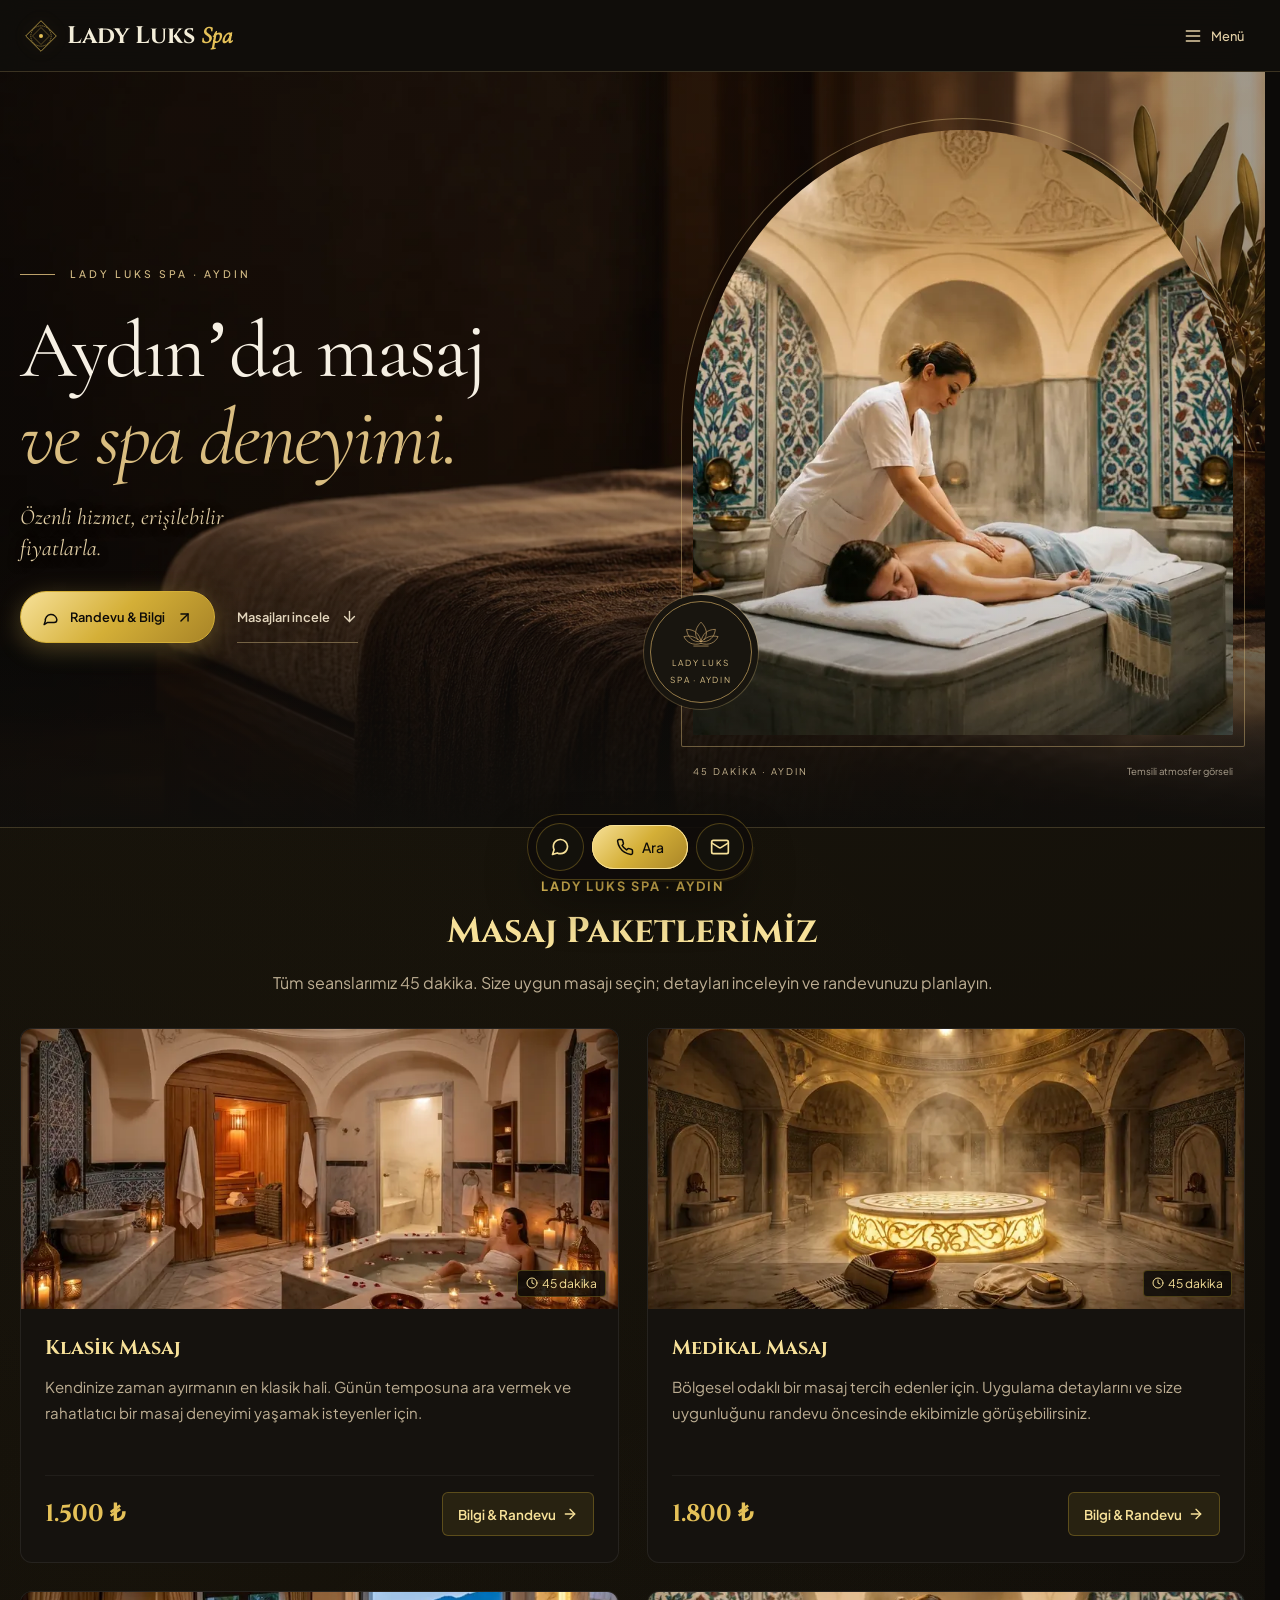
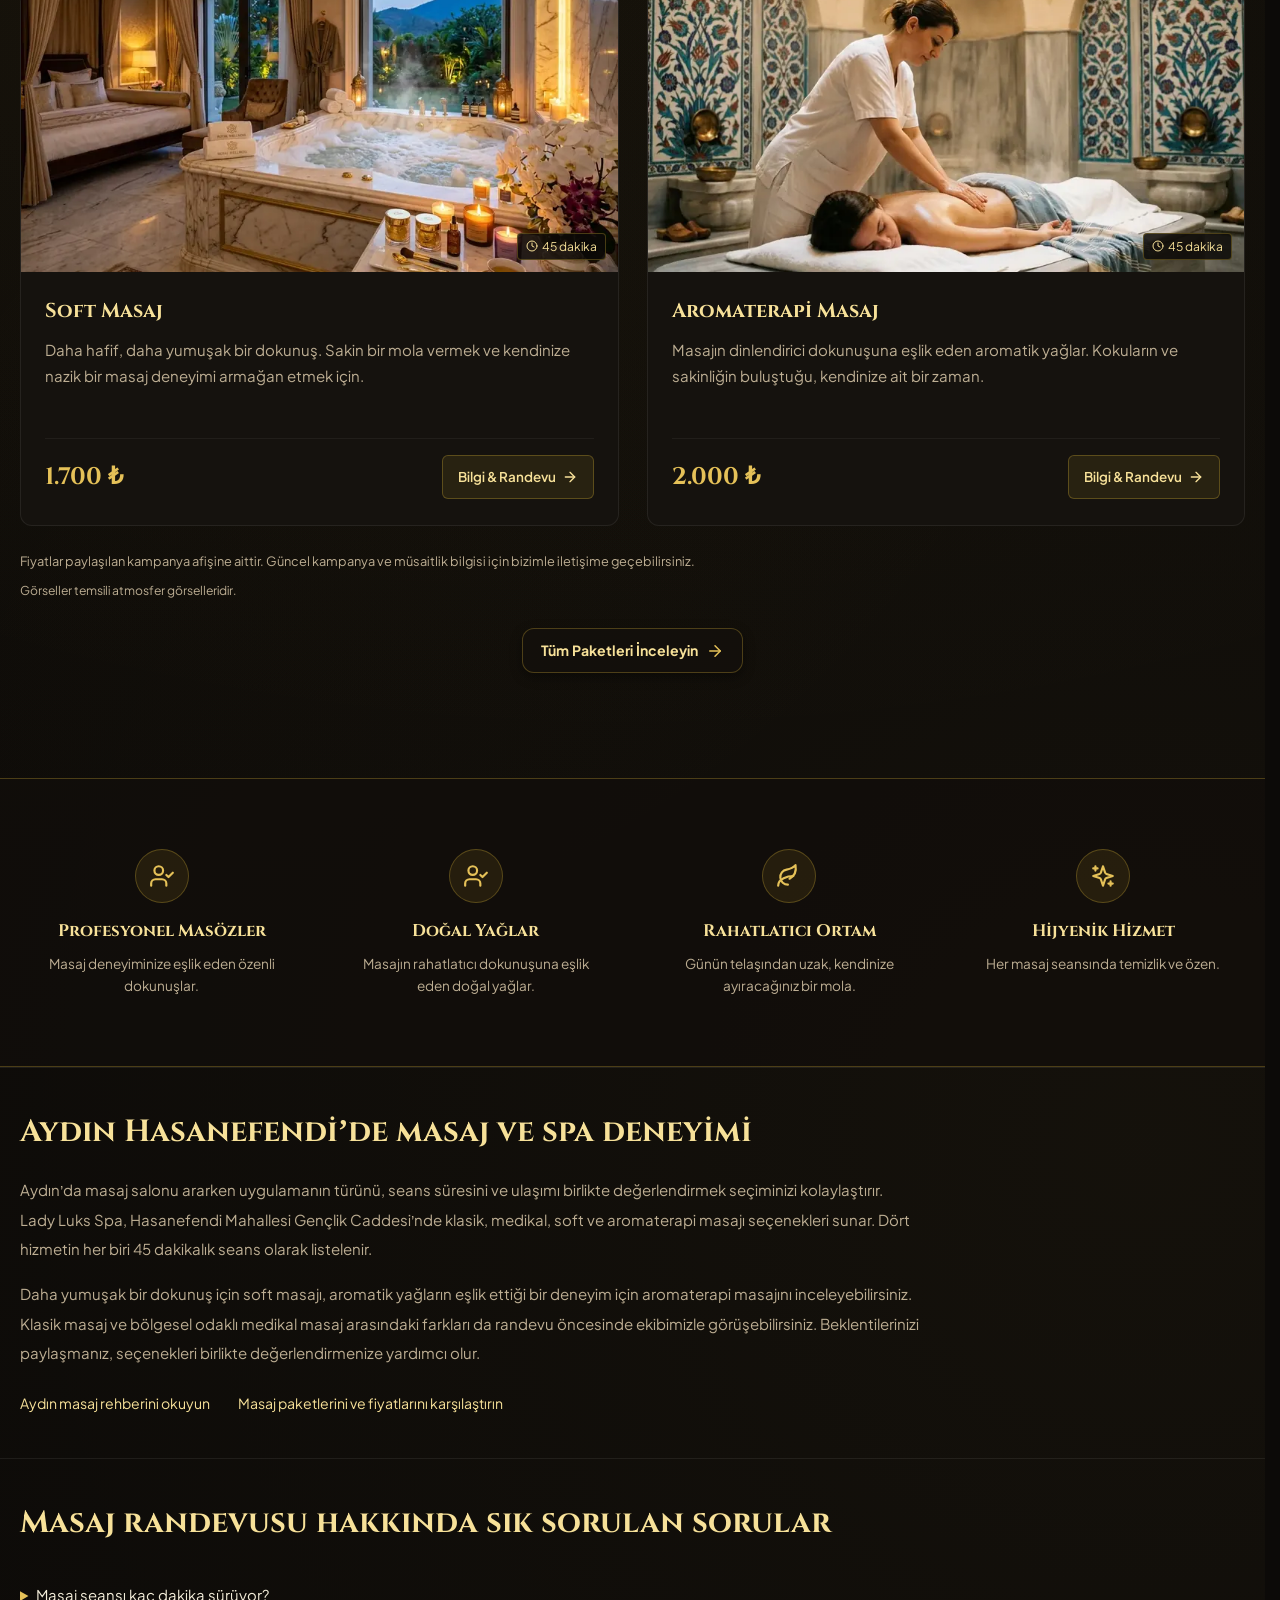
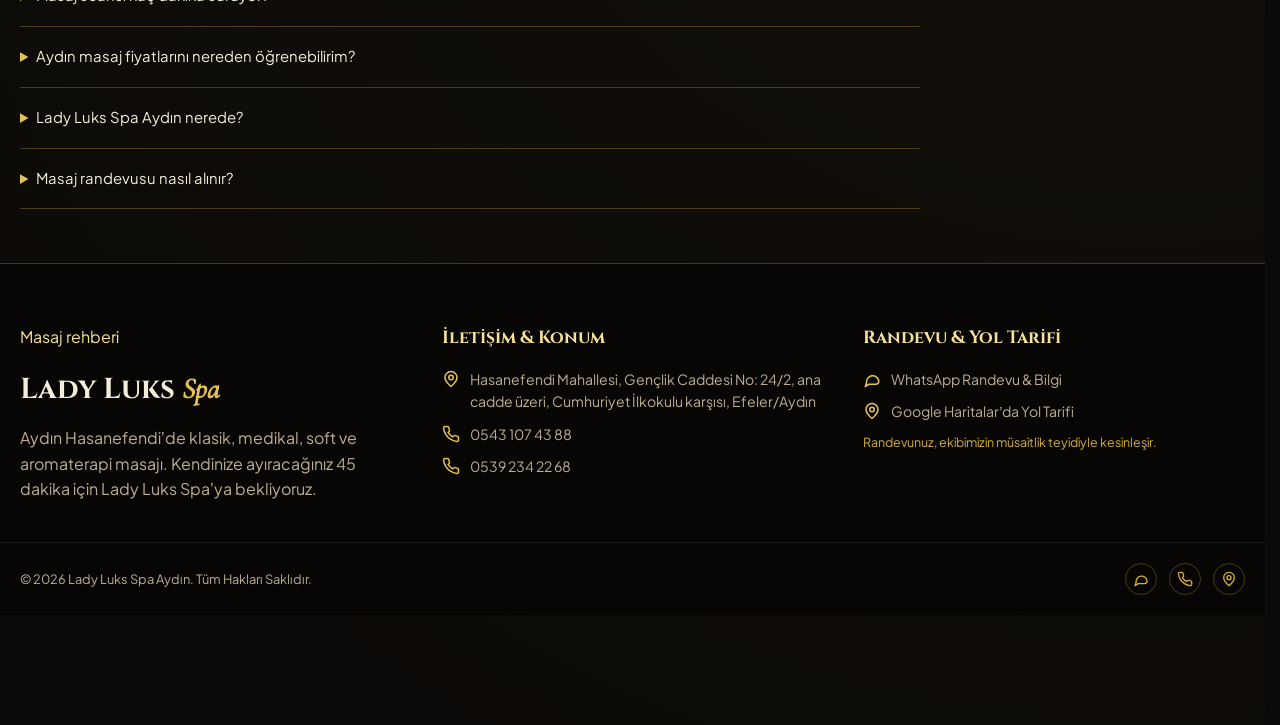
==== commit f12828cf: "Add door number and postal code to business address Match the Google Business Profile address (Gençl" ====
--- a/index.html
+++ b/index.html
@@ -3,6 +3,7 @@
   <head>
     <meta charset="UTF-8" />
     <meta name="viewport" content="width=device-width, initial-scale=1.0" />
+    <meta name="google-site-verification" content="l16Nc8JMuxfczd_iu-MRtmoNriKW97r3b8MhVtypkIE" />
     <title>Aydın Masaj ve Spa | Lady Luks Spa Hasanefendi</title>
     <meta name="description" content="Aydın Hasanefendi’de Lady Luks Spa: klasik, soft, medikal ve aromaterapi masajı. 45 dakikalık seansları ve kampanya fiyatlarını inceleyin, randevu için ulaşın." />
 
@@ -43,8 +44,9 @@
       "telephone": "+90 543 107 43 88",
       "address": {
         "@type": "PostalAddress",
-        "streetAddress": "Hasanefendi Mahallesi, Gençlik Caddesi, ana cadde üzeri, Cumhuriyet İlkokulu karşısı",
-        "addressLocality": "Aydın",
+        "streetAddress": "Hasanefendi Mahallesi, Gençlik Caddesi No: 24/2, ana cadde üzeri, Cumhuriyet İlkokulu karşısı",
+        "addressLocality": "Efeler",
+        "postalCode": "09100",
         "addressRegion": "Aydın",
         "addressCountry": "TR"
       },
@@ -601,7 +603,7 @@
           <ul>
             <li>
               <i data-lucide="map-pin"></i> Hasanefendi Mahallesi, Gençlik
-              Caddesi, ana cadde üzeri, Cumhuriyet İlkokulu karşısı, Aydın
+              Caddesi No: 24/2, ana cadde üzeri, Cumhuriyet İlkokulu karşısı, Efeler/Aydın
             </li>
             <li>
               <i data-lucide="phone"></i>
@@ -630,7 +632,7 @@
             <li>
               <i data-lucide="map-pin"></i>
               <a
-                href="https://www.google.com/maps/search/?api=1&amp;query=Hasanefendi%20Mahallesi%20Gen%C3%A7lik%20Caddesi%20Cumhuriyet%20%C4%B0lkokulu%20kar%C5%9F%C4%B1s%C4%B1%20Ayd%C4%B1n"
+                href="https://www.google.com/maps/search/?api=1&amp;query=Hasanefendi%20Mahallesi%20Gen%C3%A7lik%20Caddesi%20No%3A%2024%2F2%20Efeler%20Ayd%C4%B1n"
                 target="_blank"
                 rel="noopener noreferrer"
                 data-i18n="map_link"
@@ -652,7 +654,7 @@
           ></a>
           <a href="tel:+905431074388" aria-label="0543 107 43 88 numarasını ara"><i data-lucide="phone"></i></a>
           <a
-            href="https://www.google.com/maps/search/?api=1&amp;query=Hasanefendi%20Mahallesi%20Gen%C3%A7lik%20Caddesi%20Cumhuriyet%20%C4%B0lkokulu%20kar%C5%9F%C4%B1s%C4%B1%20Ayd%C4%B1n"
+            href="https://www.google.com/maps/search/?api=1&amp;query=Hasanefendi%20Mahallesi%20Gen%C3%A7lik%20Caddesi%20No%3A%2024%2F2%20Efeler%20Ayd%C4%B1n"
             target="_blank"
             rel="noopener noreferrer"
             aria-label="Yol tarifi"
--- a/src/style.css
+++ b/src/style.css
@@ -3113,3 +3113,132 @@
   .dock-call-ring { display: none; }
   .dock-icon, .dock-call { transition: none; }
 }
+
+/* Gallery */
+.gallery-section {
+  padding-block: 50px 20px;
+}
+
+.gallery-heading {
+  text-align: center;
+  margin-bottom: 28px;
+}
+
+.gallery-grid {
+  list-style: none;
+  margin: 0;
+  padding: 0;
+  display: grid;
+  grid-template-columns: repeat(auto-fill, minmax(230px, 1fr));
+  gap: 16px;
+}
+
+.gallery-item {
+  display: block;
+  width: 100%;
+  padding: 0;
+  border: 1px solid var(--border-gold);
+  border-radius: var(--radius-lg);
+  overflow: hidden;
+  background: var(--bg-card);
+  cursor: zoom-in;
+  aspect-ratio: 3 / 4;
+}
+
+.gallery-item img {
+  width: 100%;
+  height: 100%;
+  object-fit: cover;
+  display: block;
+  transition: transform 0.5s ease;
+}
+
+.gallery-item:hover img,
+.gallery-item:focus-visible img {
+  transform: scale(1.05);
+}
+
+.gallery-item:focus-visible {
+  outline: 2px solid var(--gold-primary);
+  outline-offset: 3px;
+}
+
+.lightbox {
+  border: 0;
+  padding: 0;
+  background: transparent;
+  max-width: 100vw;
+  max-height: 100vh;
+  width: 100vw;
+  height: 100vh;
+  color: #fff;
+}
+
+.lightbox[open] {
+  display: flex;
+  align-items: center;
+  justify-content: center;
+}
+
+.lightbox::backdrop {
+  background: rgba(8, 6, 4, 0.92);
+}
+
+.lightbox-img {
+  max-width: min(92vw, 1000px);
+  max-height: 82vh;
+  object-fit: contain;
+  border-radius: 8px;
+}
+
+.lightbox-caption {
+  position: absolute;
+  bottom: 18px;
+  left: 0;
+  right: 0;
+  text-align: center;
+  padding: 0 60px;
+  font-size: 0.9rem;
+  color: var(--gold-light);
+}
+
+.lightbox-btn {
+  position: absolute;
+  width: 44px;
+  height: 44px;
+  border-radius: 50%;
+  border: 1px solid var(--border-gold);
+  background: rgba(21, 18, 14, 0.85);
+  color: var(--gold-primary);
+  font-size: 1.7rem;
+  line-height: 1;
+  cursor: pointer;
+}
+
+.lightbox-btn:hover,
+.lightbox-btn:focus-visible {
+  background: var(--gold-primary);
+  color: #15120e;
+}
+
+.lightbox-close {
+  top: 16px;
+  right: 16px;
+}
+
+.lightbox-prev {
+  left: 12px;
+  top: 50%;
+}
+
+.lightbox-next {
+  right: 12px;
+  top: 50%;
+}
+
+@media (max-width: 680px) {
+  .gallery-grid {
+    grid-template-columns: repeat(2, 1fr);
+    gap: 10px;
+  }
+}
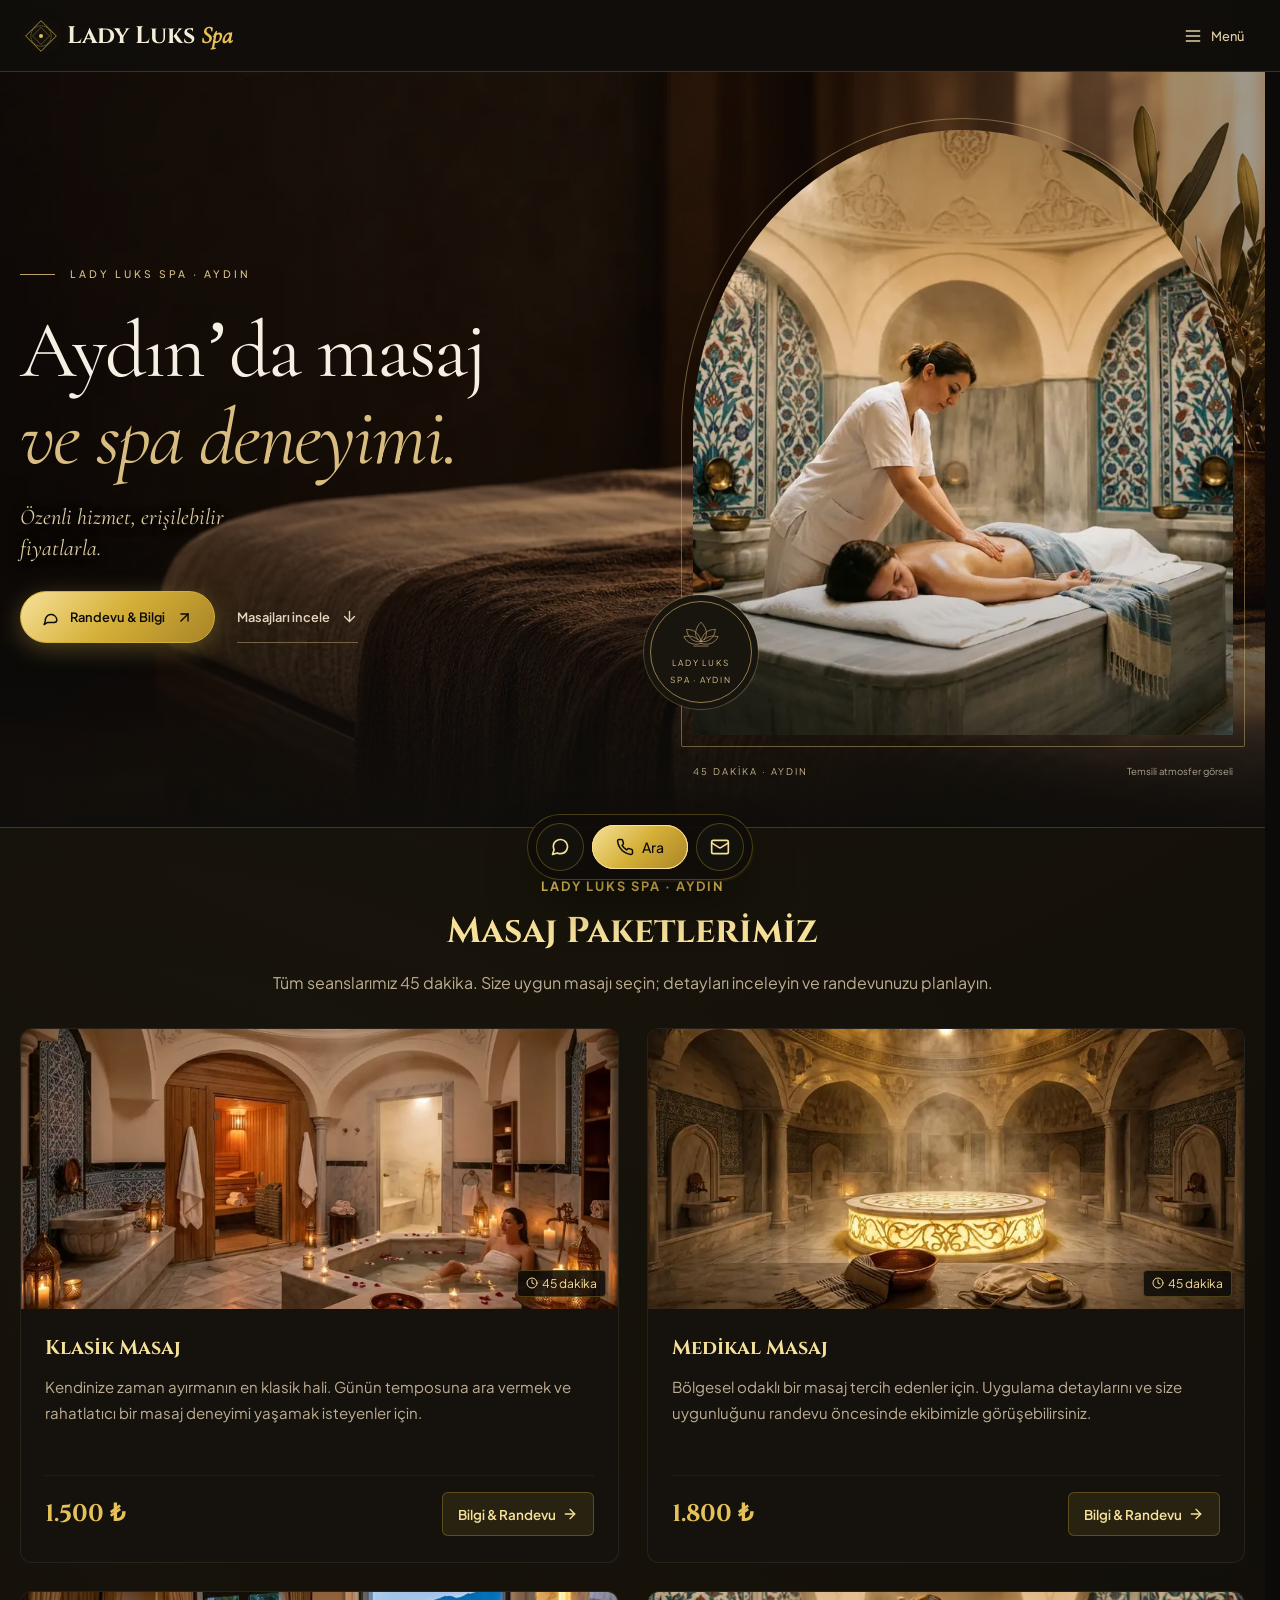
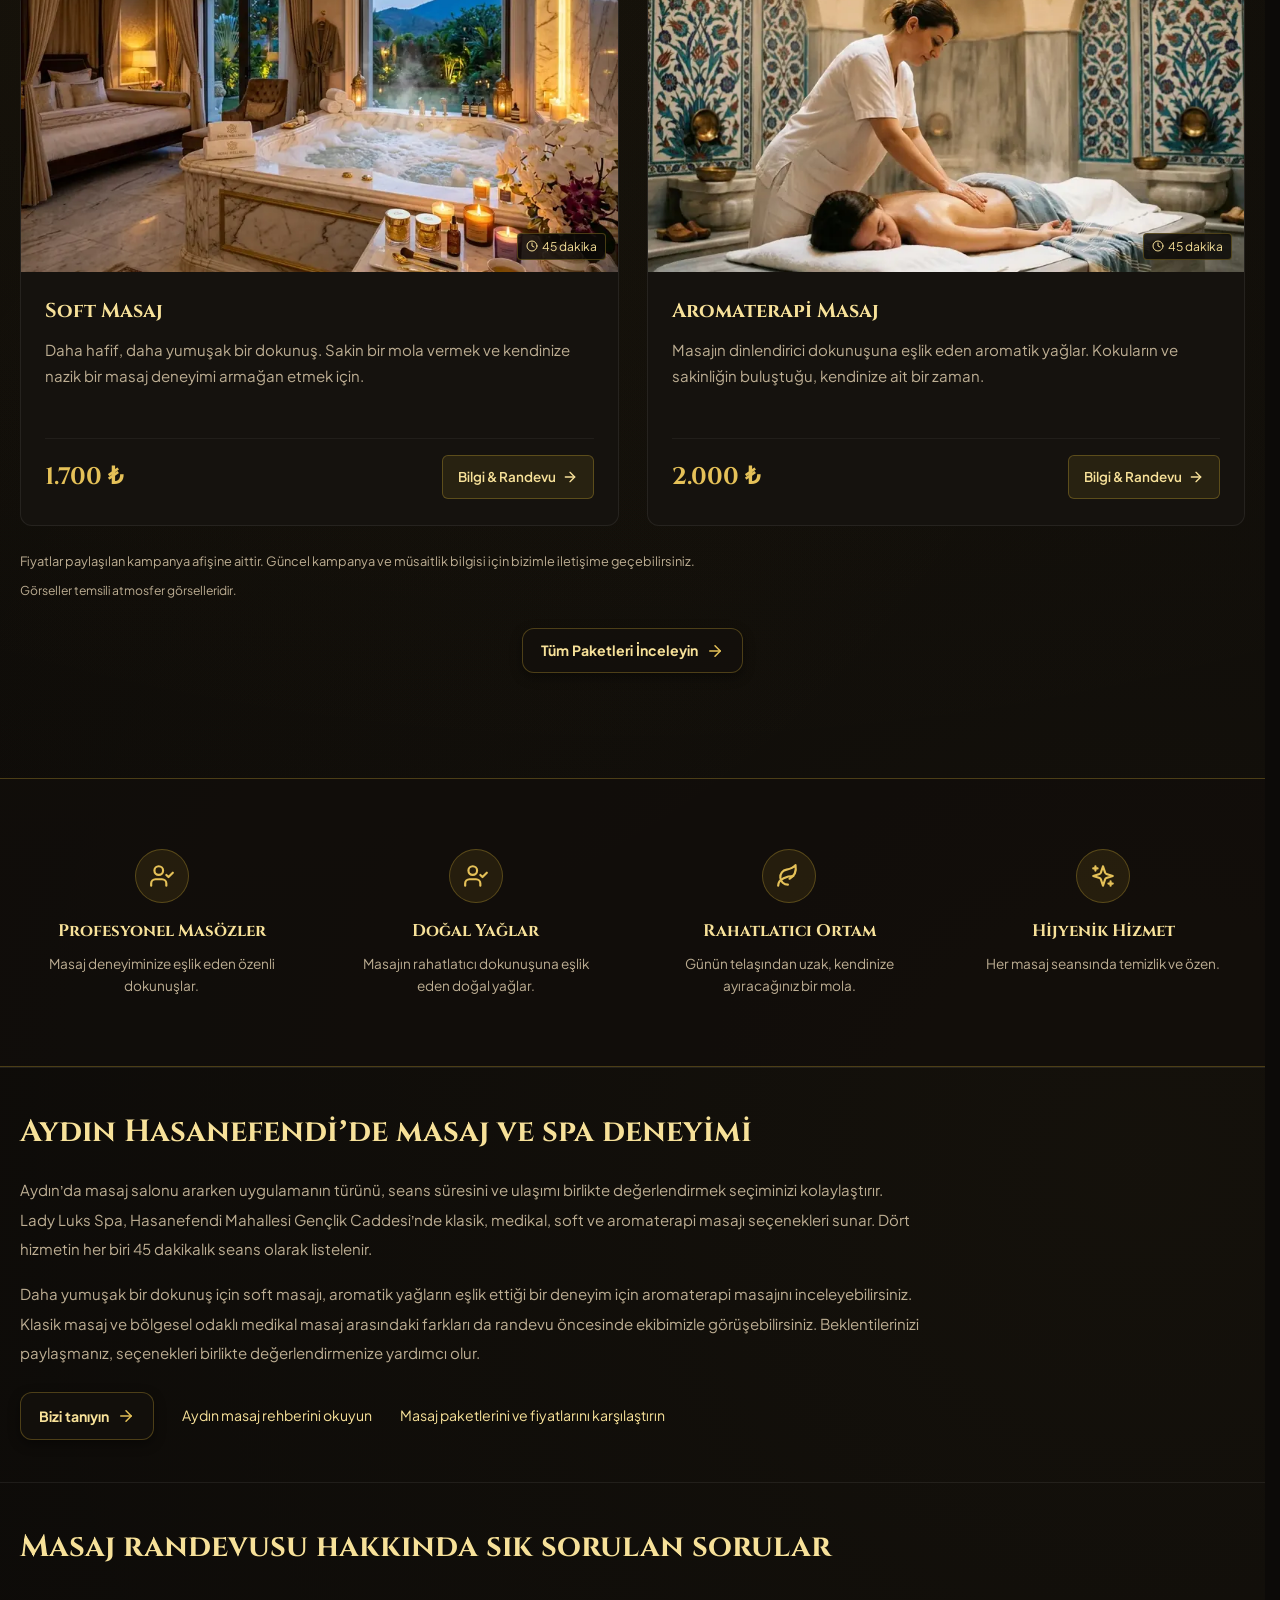
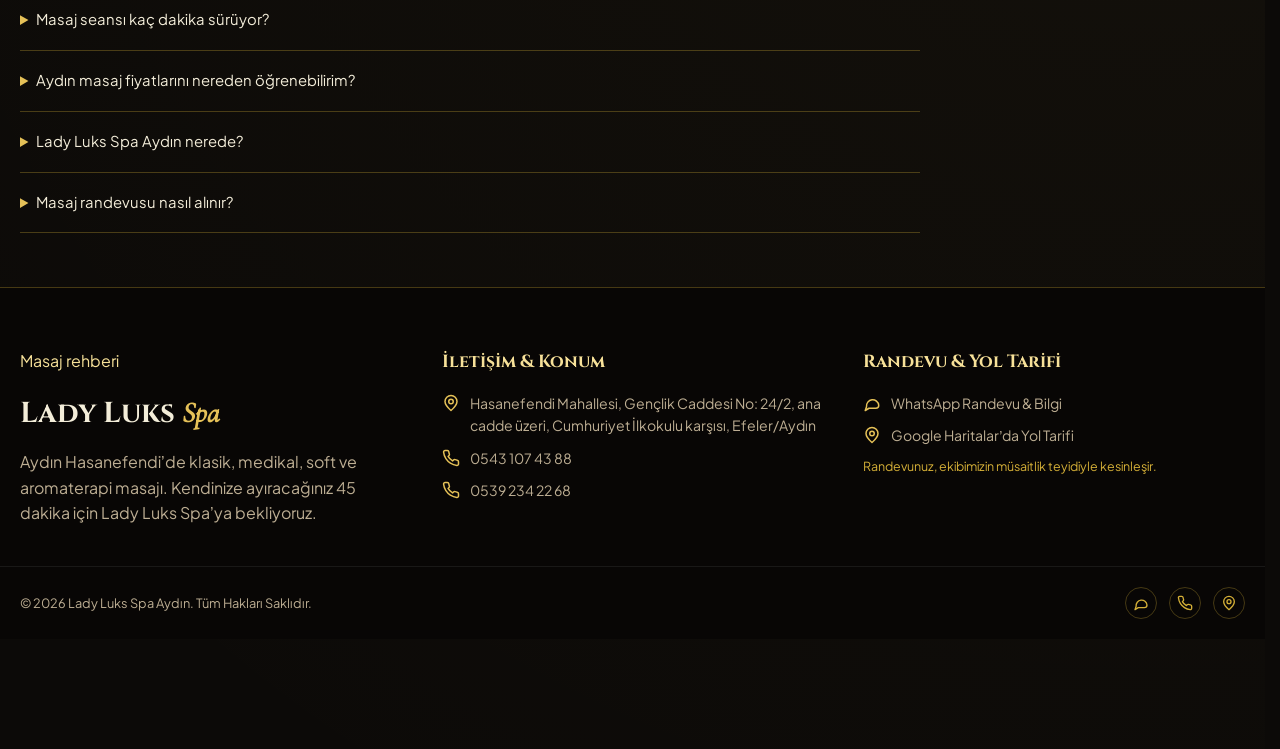
==== commit 9fb11198: "Add introduction button to homepage information section" ====
--- a/index.html
+++ b/index.html
@@ -26,7 +26,7 @@
     <link rel="preload" as="font" type="font/woff2" href="./src/fonts/jakarta-latin-ext.woff2" crossorigin />
     <link rel="preload" as="image" href="./src/images/lady-luks-masaj-mobile.webp" media="(max-width: 680px)" fetchpriority="high" />
     <link rel="preload" as="image" href="./src/images/lady-luks-masaj.webp" media="(min-width: 681px)" fetchpriority="high" />
-    <link rel="stylesheet" href="./src/style.css?v=26" />
+    <link rel="stylesheet" href="./src/style.css?v=29" />
     <link rel="canonical" href="https://ladyluks.com.tr/" />
     <meta property="og:url" content="https://ladyluks.com.tr/" />
     <meta property="og:site_name" content="Lady Luks Spa Aydın" />
@@ -312,6 +312,7 @@
           >
           <a href="paketler.html" data-i18n="nav_packages">Paketler</a>
           <a href="tanitim.html" data-i18n="nav_intro">Tanıtım</a>
+          <a href="galeri.html" data-i18n="nav_gallery">Galeri</a>
           <a href="#iletisim" data-i18n="nav_contact">İletişim</a>
         </nav>
       </div>
@@ -564,7 +565,7 @@
           </div>
         </div>
       </section>
-<section class="container editorial-section" aria-labelledby="local-title"><h2 data-i18n="seo_local_title" id="local-title">Aydın Hasanefendi’de masaj ve spa deneyimi</h2><p data-i18n="seo_local_intro" >Aydın’da masaj salonu ararken uygulamanın türünü, seans süresini ve ulaşımı birlikte değerlendirmek seçiminizi kolaylaştırır. Lady Luks Spa, Hasanefendi Mahallesi Gençlik Caddesi’nde klasik, medikal, soft ve aromaterapi masajı seçenekleri sunar. Dört hizmetin her biri 45 dakikalık seans olarak listelenir.</p><p data-i18n="seo_local_choice" >Daha yumuşak bir dokunuş için soft masajı, aromatik yağların eşlik ettiği bir deneyim için aromaterapi masajını inceleyebilirsiniz. Klasik masaj ve bölgesel odaklı medikal masaj arasındaki farkları da randevu öncesinde ekibimizle görüşebilirsiniz. Beklentilerinizi paylaşmanız, seçenekleri birlikte değerlendirmenize yardımcı olur.</p><div class="editorial-links"><a data-i18n="seo_guide_link" href="aydin-masaj-rehberi.html" class="editorial-link">Aydın masaj rehberini okuyun</a><a data-i18n="seo_prices_link" href="paketler.html" class="editorial-link">Masaj paketlerini ve fiyatlarını karşılaştırın</a></div></section><section class="container editorial-section faq-section" aria-labelledby="faq-title"><h2 data-i18n="seo_faq_title" id="faq-title">Masaj randevusu hakkında sık sorulan sorular</h2><details><summary data-i18n="seo_faq_duration_q" >Masaj seansı kaç dakika sürüyor?</summary><p data-i18n="seo_faq_duration_a" >Listelenen klasik, medikal, soft ve aromaterapi masajlarının her biri 45 dakikadır. Hazırlık ve görüşme için ne kadar zaman ayırmanız gerektiğini randevu alırken ekibimize sorabilirsiniz.</p></details><details><summary data-i18n="seo_faq_price_q" >Aydın masaj fiyatlarını nereden öğrenebilirim?</summary><p data-i18n="seo_faq_price_a" >Paketler sayfasında masaj türüne göre kampanya fiyatları yer alır. Fiyatlar paylaşılan kampanya afişine aittir; randevu öncesinde güncel ücreti, kampanya koşullarını ve hizmet kapsamını telefon veya WhatsApp üzerinden teyit edin.</p></details><details><summary data-i18n="seo_faq_location_q" >Lady Luks Spa Aydın nerede?</summary><p data-i18n="seo_faq_location_a" >Hasanefendi Mahallesi, Gençlik Caddesi’nde, ana cadde üzerinde ve Cumhuriyet İlkokulu karşısındayız. Konum ve yol tarifi için iletişim bölümündeki Google Haritalar bağlantısını kullanabilir veya bizi arayabilirsiniz.</p></details><details><summary data-i18n="seo_faq_booking_q" >Masaj randevusu nasıl alınır?</summary><p data-i18n="seo_faq_booking_a" >0543 107 43 88 numarasını arayabilir, WhatsApp üzerinden istediğiniz masaj türünü ve tercih ettiğiniz günü iletebilirsiniz. Randevunuz, ekibimizin müsaitlik teyidiyle kesinleşir.</p></details></section>
+<section class="container editorial-section" aria-labelledby="local-title"><h2 data-i18n="seo_local_title" id="local-title">Aydın Hasanefendi’de masaj ve spa deneyimi</h2><p data-i18n="seo_local_intro" >Aydın’da masaj salonu ararken uygulamanın türünü, seans süresini ve ulaşımı birlikte değerlendirmek seçiminizi kolaylaştırır. Lady Luks Spa, Hasanefendi Mahallesi Gençlik Caddesi’nde klasik, medikal, soft ve aromaterapi masajı seçenekleri sunar. Dört hizmetin her biri 45 dakikalık seans olarak listelenir.</p><p data-i18n="seo_local_choice" >Daha yumuşak bir dokunuş için soft masajı, aromatik yağların eşlik ettiği bir deneyim için aromaterapi masajını inceleyebilirsiniz. Klasik masaj ve bölgesel odaklı medikal masaj arasındaki farkları da randevu öncesinde ekibimizle görüşebilirsiniz. Beklentilerinizi paylaşmanız, seçenekleri birlikte değerlendirmenize yardımcı olur.</p><div class="editorial-links"><a href="tanitim.html" class="btn-back-home editorial-intro"><span data-i18n="seo_intro_link">Bizi tanıyın</span><i data-lucide="arrow-right" aria-hidden="true"></i></a><a data-i18n="seo_guide_link" href="aydin-masaj-rehberi.html" class="editorial-link">Aydın masaj rehberini okuyun</a><a data-i18n="seo_prices_link" href="paketler.html" class="editorial-link">Masaj paketlerini ve fiyatlarını karşılaştırın</a></div></section><section class="container editorial-section faq-section" aria-labelledby="faq-title"><h2 data-i18n="seo_faq_title" id="faq-title">Masaj randevusu hakkında sık sorulan sorular</h2><details><summary data-i18n="seo_faq_duration_q" >Masaj seansı kaç dakika sürüyor?</summary><p data-i18n="seo_faq_duration_a" >Listelenen klasik, medikal, soft ve aromaterapi masajlarının her biri 45 dakikadır. Hazırlık ve görüşme için ne kadar zaman ayırmanız gerektiğini randevu alırken ekibimize sorabilirsiniz.</p></details><details><summary data-i18n="seo_faq_price_q" >Aydın masaj fiyatlarını nereden öğrenebilirim?</summary><p data-i18n="seo_faq_price_a" >Paketler sayfasında masaj türüne göre kampanya fiyatları yer alır. Fiyatlar paylaşılan kampanya afişine aittir; randevu öncesinde güncel ücreti, kampanya koşullarını ve hizmet kapsamını telefon veya WhatsApp üzerinden teyit edin.</p></details><details><summary data-i18n="seo_faq_location_q" >Lady Luks Spa Aydın nerede?</summary><p data-i18n="seo_faq_location_a" >Hasanefendi Mahallesi, Gençlik Caddesi’nde, ana cadde üzerinde ve Cumhuriyet İlkokulu karşısındayız. Konum ve yol tarifi için iletişim bölümündeki Google Haritalar bağlantısını kullanabilir veya bizi arayabilirsiniz.</p></details><details><summary data-i18n="seo_faq_booking_q" >Masaj randevusu nasıl alınır?</summary><p data-i18n="seo_faq_booking_a" >0543 107 43 88 numarasını arayabilir, WhatsApp üzerinden istediğiniz masaj türünü ve tercih ettiğiniz günü iletebilirsiniz. Randevunuz, ekibimizin müsaitlik teyidiyle kesinleşir.</p></details></section>
     </main>
     <div
       class="modal-backdrop"
@@ -683,8 +684,8 @@
     </div>
 
     <script src="./src/icons.js?v=1"></script>
-    <script src="./src/data.js?v=13"></script>
-    <script src="./src/seo-content.js?v=2"></script>
-    <script src="./src/app.js?v=17"></script>
+    <script src="./src/data.js?v=14"></script>
+    <script src="./src/seo-content.js?v=3"></script>
+    <script src="./src/app.js?v=18"></script>
   </body>
 </html>
--- a/src/style.css
+++ b/src/style.css
@@ -2962,6 +2962,7 @@
 .editorial-links { display: flex; flex-wrap: wrap; align-items: center; gap: 18px 28px; margin-top: 25px; }
 .editorial-link { display: inline-block; margin-top: 16px; font-size: .88rem; line-height: 1.7; }
 .editorial-links .editorial-link { margin-top: 0; }
+.editorial-links .editorial-intro { min-height: 48px; text-decoration: none; }
 .editorial-links .spa-hero-book { color: #0c0a08; font-size: .85rem; font-weight: 600; text-decoration: none; }
 .faq-section { padding-bottom: 54px; }
 .faq-section details { max-width: 900px; border-bottom: 1px solid var(--border-gold); }
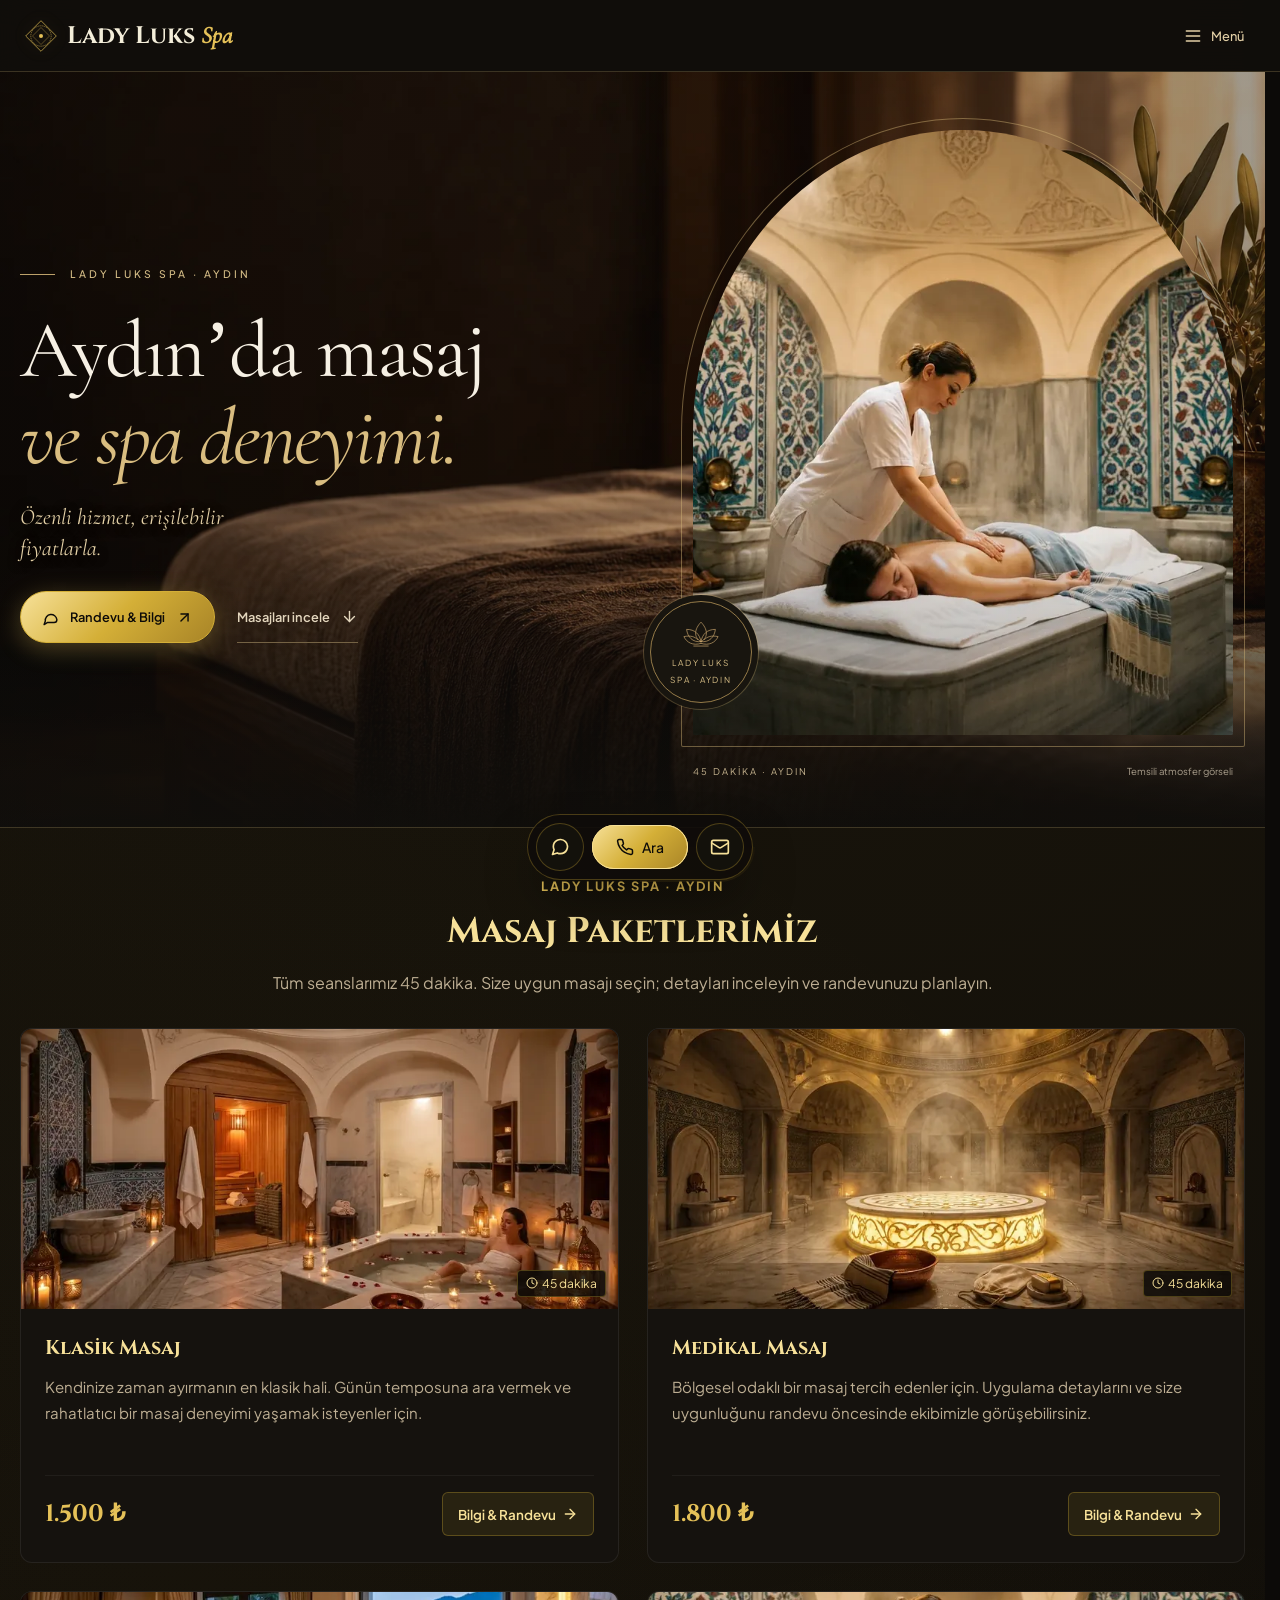
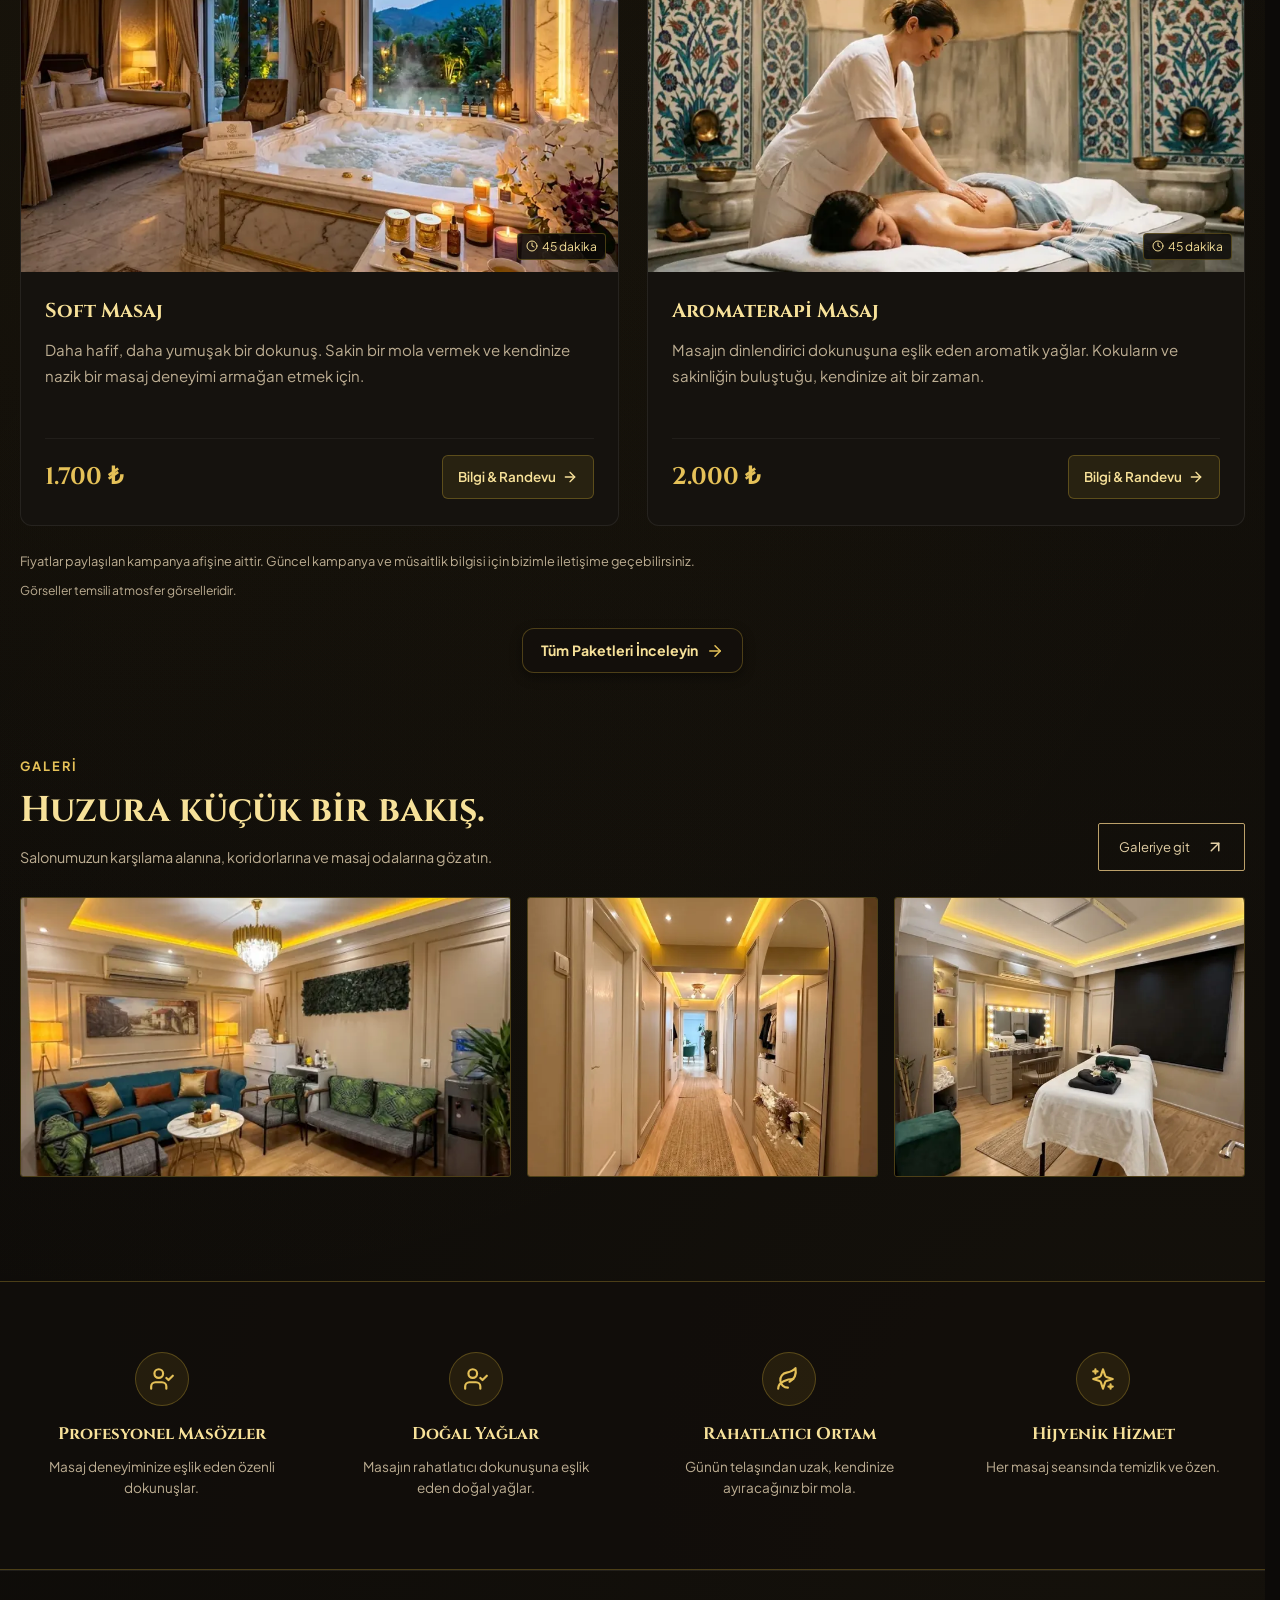
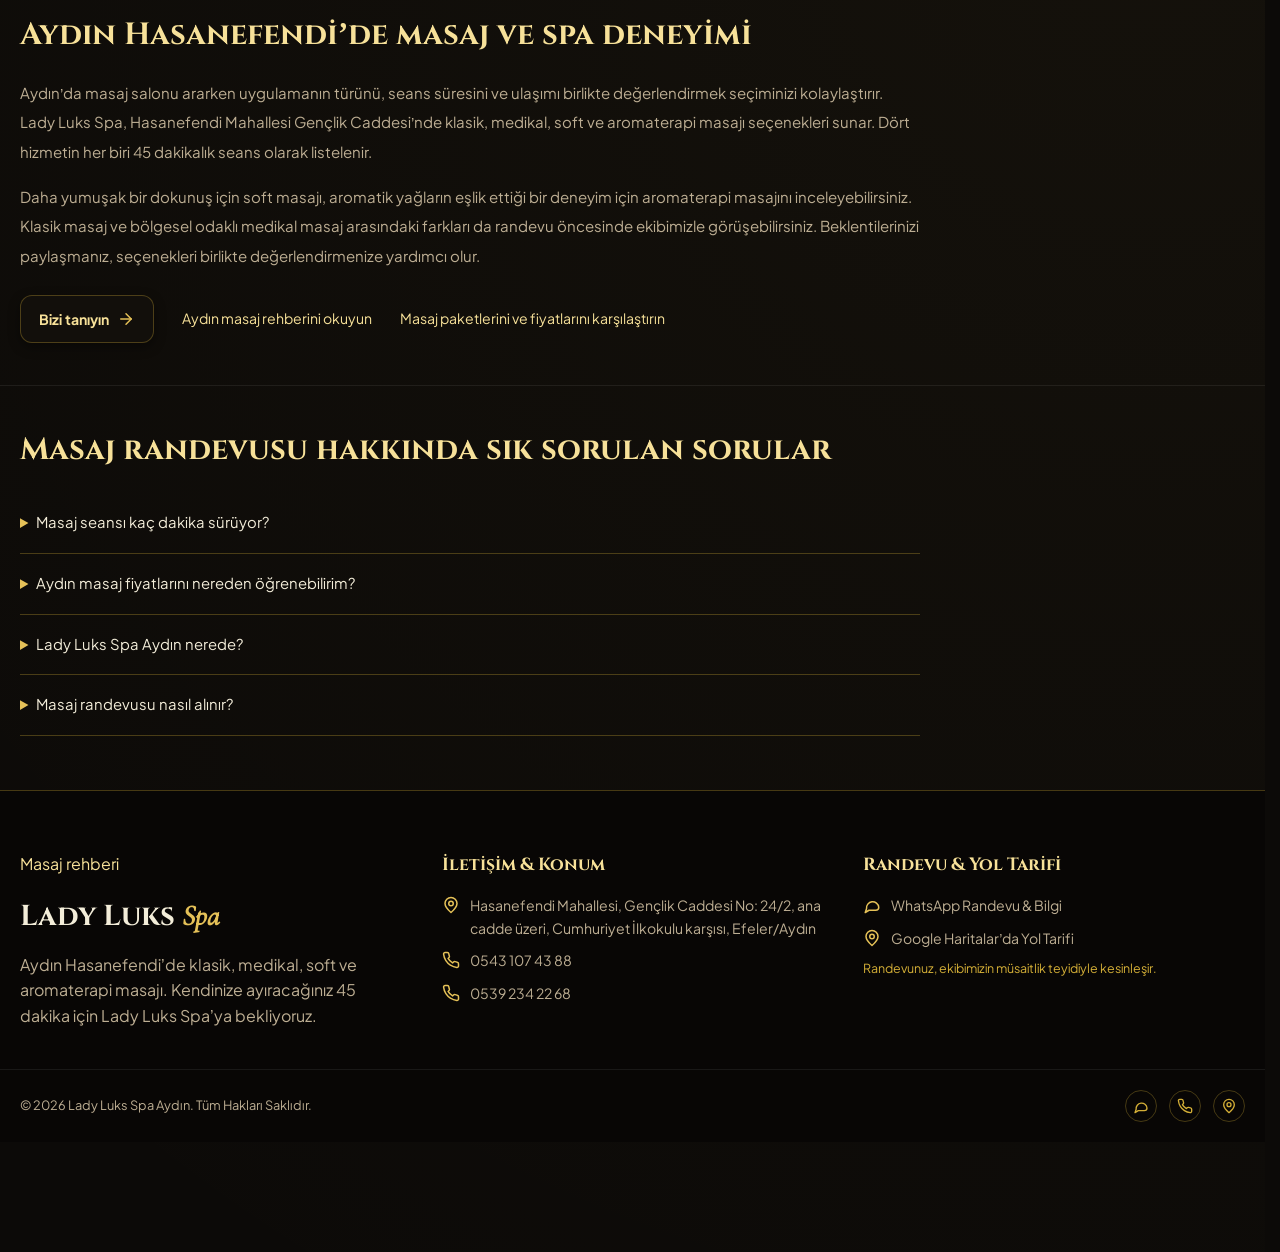
==== commit d2e9c9f8: "Preview existing salon gallery after homepage packages" ====
--- a/index.html
+++ b/index.html
@@ -535,6 +535,24 @@
           ></a>
         </div>
       </section>
+      <section class="gallery-preview container" aria-labelledby="home-gallery-title">
+        <div class="home-gallery-heading">
+          <div>
+            <div class="section-tag" data-i18n="gallery_label">GALERİ</div>
+            <h2 id="home-gallery-title" class="page-section-title" data-i18n="gallery_title">Huzura küçük bir bakış.</h2>
+            <p data-i18n="gallery_desc">Salonumuzun karşılama alanına, koridorlarına ve masaj odalarına göz atın.</p>
+          </div>
+          <a class="gallery-link" href="galeri.html">
+            <span data-i18n="gallery_button">Galeriye git</span>
+            <i data-lucide="arrow-up-right" aria-hidden="true"></i>
+          </a>
+        </div>
+        <div class="gallery-preview-grid">
+          <img src="./src/images/galeri/salon-1-600.webp" alt="Lady Luks Spa Aydın bekleme salonu" width="600" height="801" loading="lazy">
+          <img src="./src/images/galeri/salon-2-600.webp" alt="Lady Luks Spa Aydın aynalı koridor" width="600" height="801" loading="lazy">
+          <img src="./src/images/galeri/salon-6-600.webp" alt="Lady Luks Spa Aydın masaj odası" width="600" height="801" loading="lazy">
+        </div>
+      </section>
       <section class="features-banner">
         <div class="container features-grid">
           <div class="feature-card">
@@ -684,7 +702,7 @@
     </div>
 
     <script src="./src/icons.js?v=1"></script>
-    <script src="./src/data.js?v=14"></script>
+    <script src="./src/data.js?v=15"></script>
     <script src="./src/seo-content.js?v=3"></script>
     <script src="./src/app.js?v=18"></script>
   </body>
--- a/src/style.css
+++ b/src/style.css
@@ -3243,3 +3243,56 @@
     gap: 10px;
   }
 }
+
+/* Homepage gallery preview */
+.gallery-preview { padding-block: 18px 64px; }
+.home-gallery-heading {
+  display: flex;
+  align-items: flex-end;
+  justify-content: space-between;
+  gap: 24px;
+  margin-bottom: 26px;
+}
+.home-gallery-heading > div { max-width: 650px; }
+.home-gallery-heading .page-section-title { margin-bottom: 10px; }
+.home-gallery-heading p { color: var(--text-muted); font-size: .9rem; line-height: 1.8; }
+.gallery-link {
+  display: inline-flex;
+  align-items: center;
+  justify-content: center;
+  flex-shrink: 0;
+  gap: 16px;
+  min-height: 48px;
+  padding: 12px 20px;
+  border: 1px solid #bca16a;
+  border-radius: 2px;
+  color: #e3d0a6;
+  font-size: .82rem;
+  text-decoration: none;
+  transition: background .2s ease, color .2s ease;
+}
+.gallery-link svg { width: 18px; height: 18px; }
+.gallery-link:hover { background: #d8bc80; color: #19150e; }
+.gallery-link:focus-visible { outline: 2px solid #fff0cc; outline-offset: 5px; }
+.gallery-preview-grid { display: grid; gap: 16px; }
+.gallery-preview-grid { grid-template-columns: 1.4fr 1fr 1fr; }
+.gallery-preview-grid img {
+  display: block;
+  width: 100%;
+  min-width: 0;
+  height: 280px;
+  object-fit: cover;
+  border: 1px solid var(--border-gold);
+  border-radius: 3px;
+}
+@media (max-width: 680px) {
+  .gallery-preview { padding-block: 12px 40px; }
+  .home-gallery-heading { align-items: flex-start; flex-direction: column; gap: 18px; margin-bottom: 20px; }
+  .home-gallery-heading p { font-size: .82rem; }
+  .gallery-preview-grid { grid-template-columns: repeat(2, minmax(0, 1fr)); gap: 10px; }
+  .gallery-preview-grid img { height: auto; aspect-ratio: 1; }
+  .gallery-preview-grid img:first-child { grid-column: 1 / -1; aspect-ratio: 1.8; }
+}
+@media (prefers-reduced-motion: reduce) {
+  .gallery-link { transition: none; }
+}
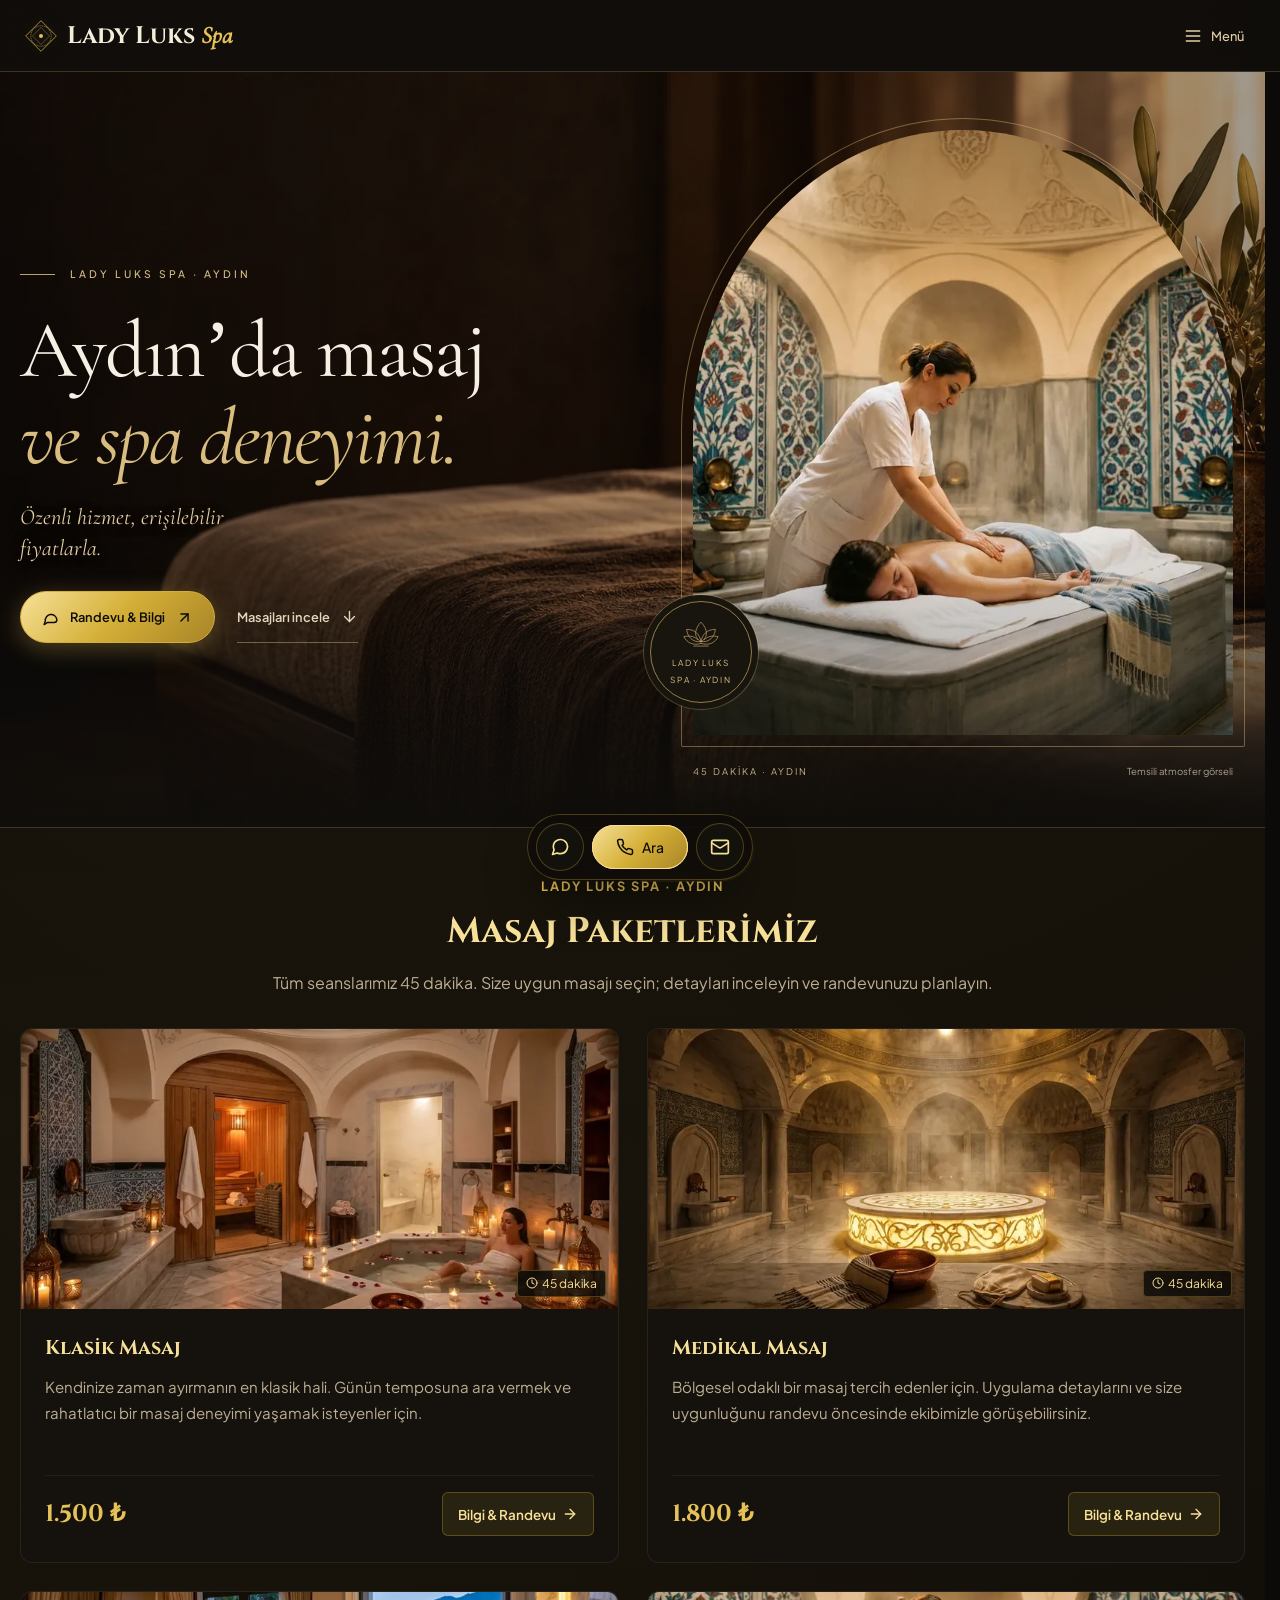
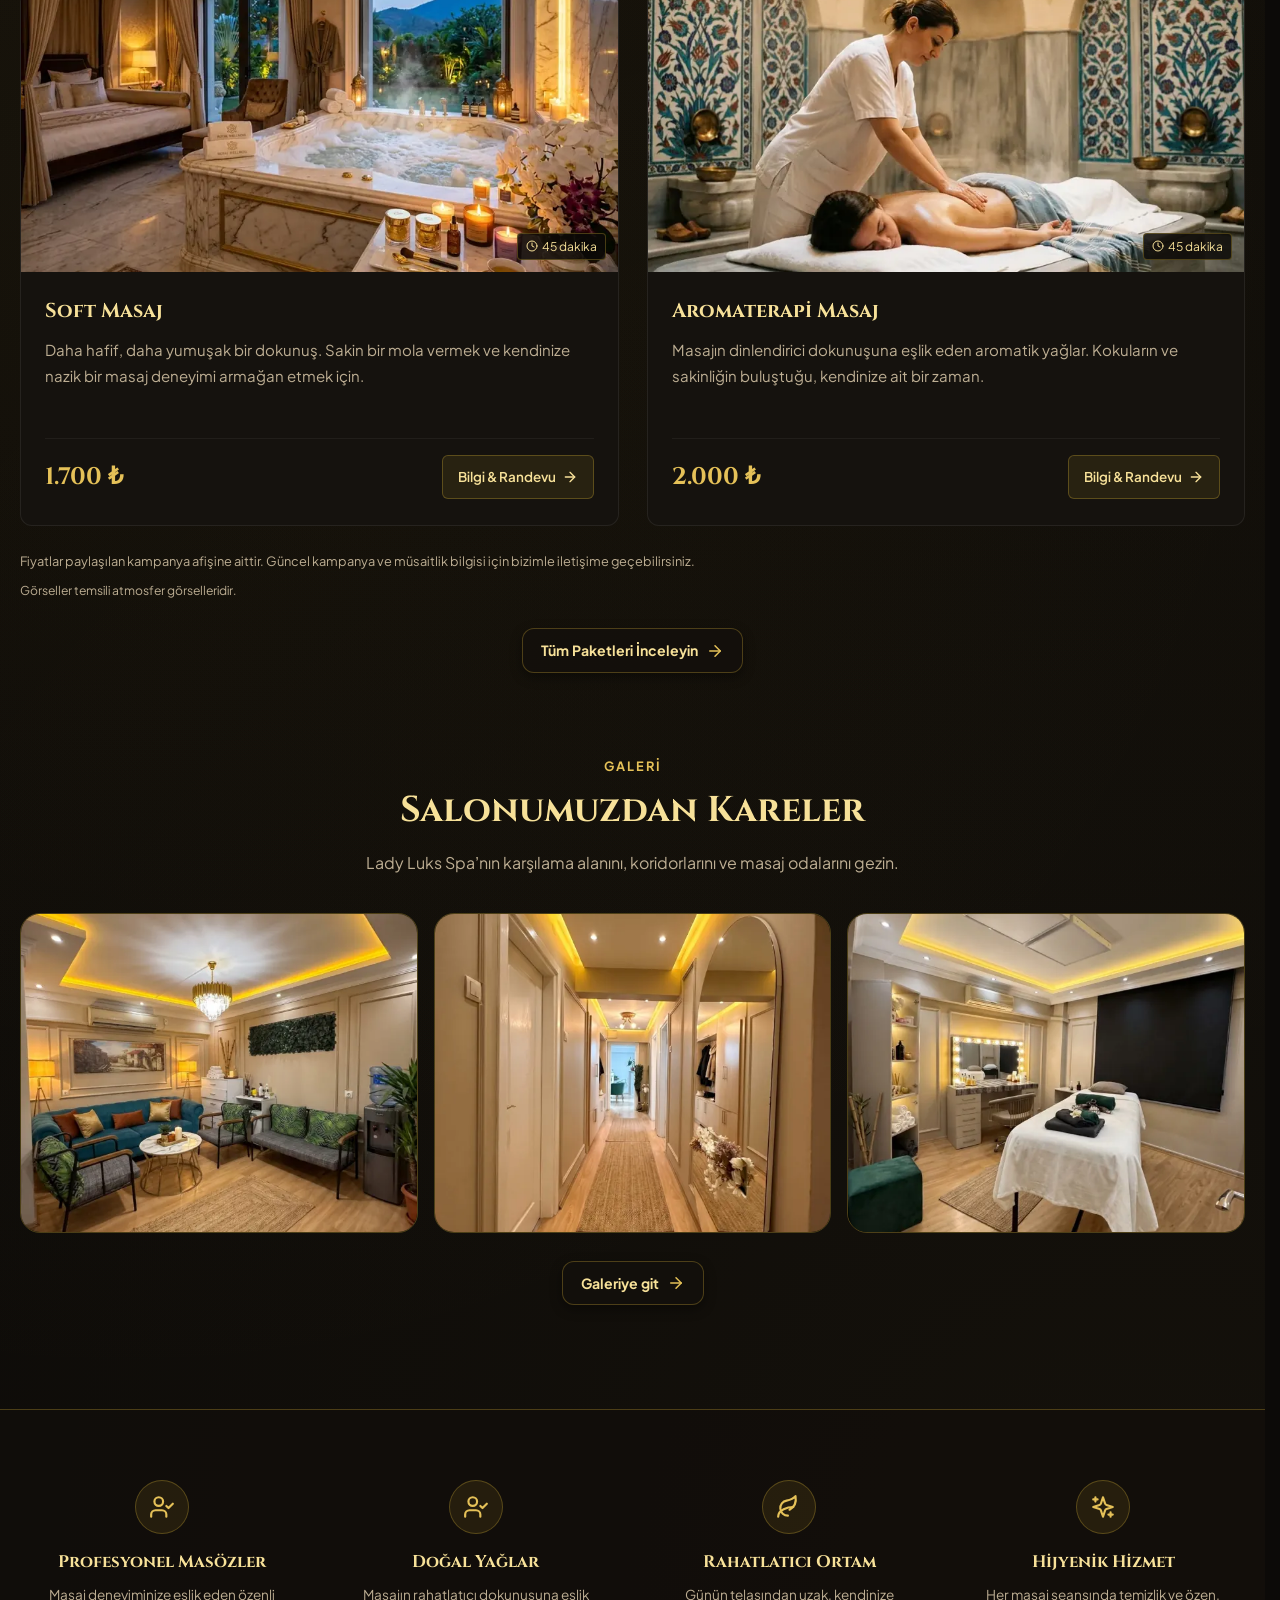
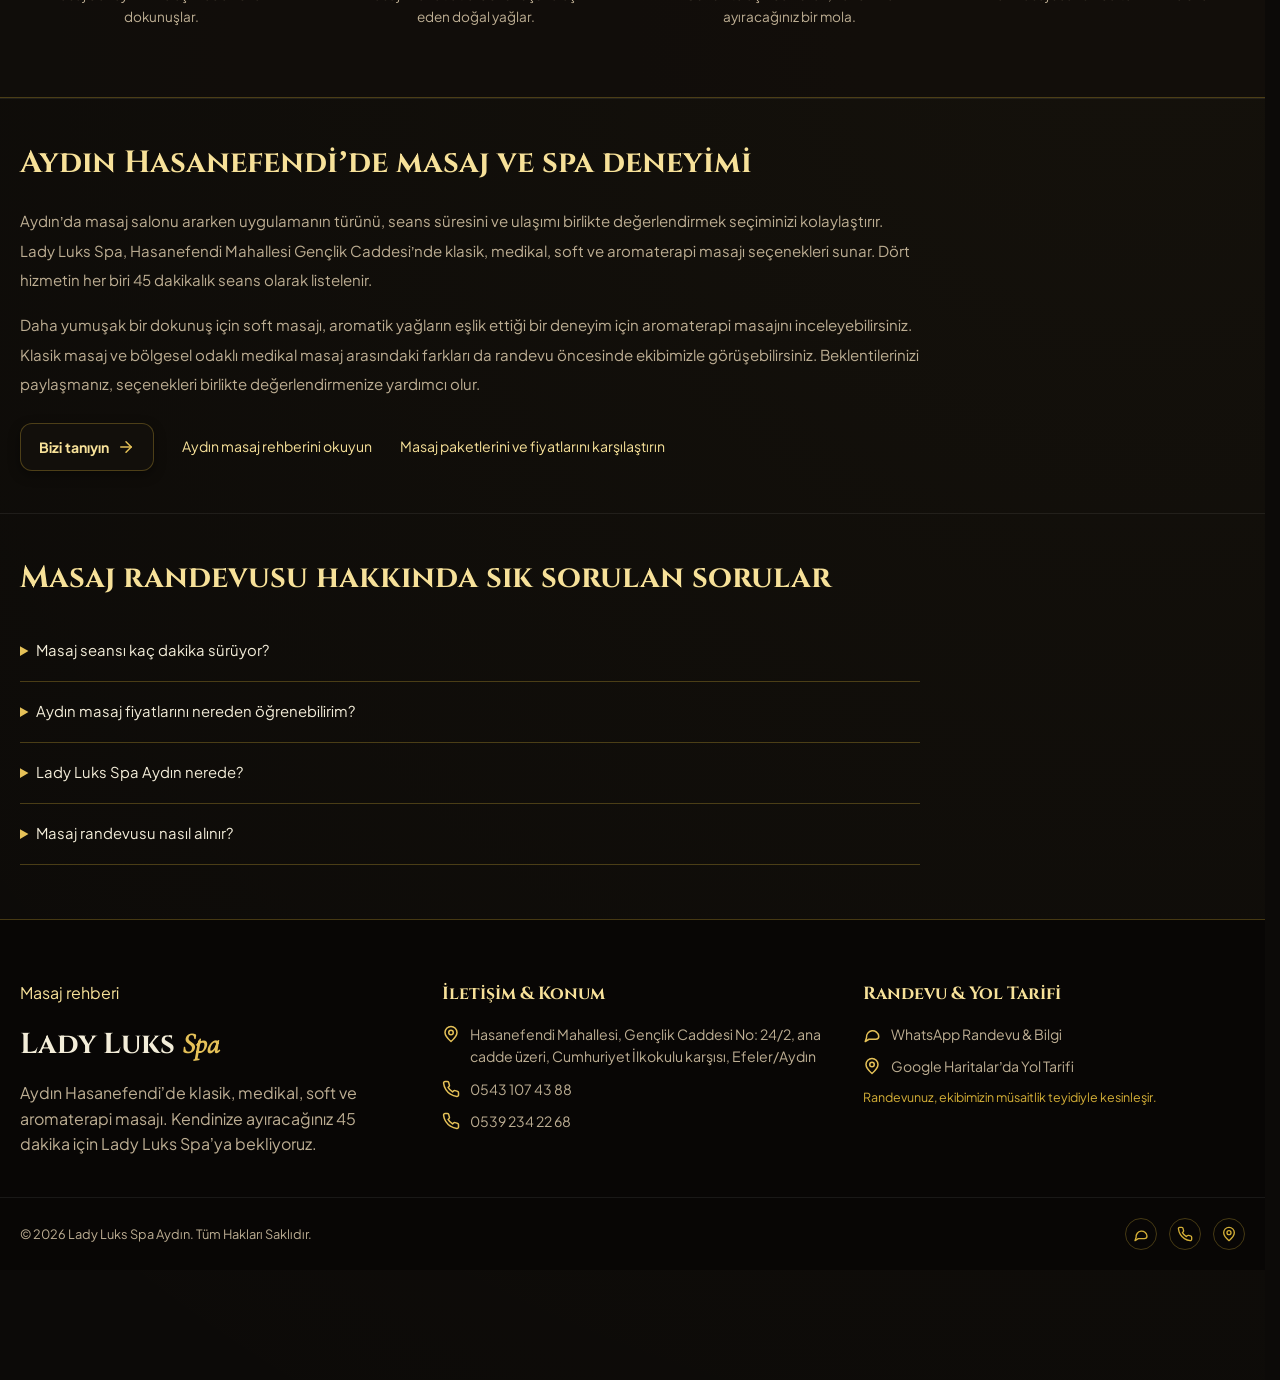
==== commit a510739d: "Align homepage gallery with shared theme and buttons" ====
--- a/index.html
+++ b/index.html
@@ -26,7 +26,7 @@
     <link rel="preload" as="font" type="font/woff2" href="./src/fonts/jakarta-latin-ext.woff2" crossorigin />
     <link rel="preload" as="image" href="./src/images/lady-luks-masaj-mobile.webp" media="(max-width: 680px)" fetchpriority="high" />
     <link rel="preload" as="image" href="./src/images/lady-luks-masaj.webp" media="(min-width: 681px)" fetchpriority="high" />
-    <link rel="stylesheet" href="./src/style.css?v=29" />
+    <link rel="stylesheet" href="./src/style.css?v=30" />
     <link rel="canonical" href="https://ladyluks.com.tr/" />
     <meta property="og:url" content="https://ladyluks.com.tr/" />
     <meta property="og:site_name" content="Lady Luks Spa Aydın" />
@@ -536,21 +536,21 @@
         </div>
       </section>
       <section class="gallery-preview container" aria-labelledby="home-gallery-title">
-        <div class="home-gallery-heading">
-          <div>
-            <div class="section-tag" data-i18n="gallery_label">GALERİ</div>
-            <h2 id="home-gallery-title" class="page-section-title" data-i18n="gallery_title">Huzura küçük bir bakış.</h2>
-            <p data-i18n="gallery_desc">Salonumuzun karşılama alanına, koridorlarına ve masaj odalarına göz atın.</p>
-          </div>
-          <a class="gallery-link" href="galeri.html">
-            <span data-i18n="gallery_button">Galeriye git</span>
-            <i data-lucide="arrow-up-right" aria-hidden="true"></i>
-          </a>
+        <div class="packages-heading">
+          <div class="section-tag" data-i18n="gallery_label">GALERİ</div>
+          <h2 id="home-gallery-title" class="page-section-title" data-i18n="gallery_title">Salonumuzdan Kareler</h2>
+          <p data-i18n="gallery_desc">Lady Luks Spa’nın karşılama alanını, koridorlarını ve masaj odalarını gezin.</p>
         </div>
         <div class="gallery-preview-grid">
           <img src="./src/images/galeri/salon-1-600.webp" alt="Lady Luks Spa Aydın bekleme salonu" width="600" height="801" loading="lazy">
           <img src="./src/images/galeri/salon-2-600.webp" alt="Lady Luks Spa Aydın aynalı koridor" width="600" height="801" loading="lazy">
           <img src="./src/images/galeri/salon-6-600.webp" alt="Lady Luks Spa Aydın masaj odası" width="600" height="801" loading="lazy">
+        </div>
+        <div class="all-packages-link">
+          <a class="btn-back-home" href="galeri.html">
+            <span data-i18n="gallery_button">Galeriye git</span>
+            <i data-lucide="arrow-right" aria-hidden="true"></i>
+          </a>
         </div>
       </section>
       <section class="features-banner">
--- a/src/style.css
+++ b/src/style.css
@@ -3244,55 +3244,29 @@
   }
 }
 
-/* Homepage gallery preview */
+/* Homepage gallery uses the shared section headings and buttons. */
 .gallery-preview { padding-block: 18px 64px; }
-.home-gallery-heading {
-  display: flex;
-  align-items: flex-end;
-  justify-content: space-between;
-  gap: 24px;
-  margin-bottom: 26px;
-}
-.home-gallery-heading > div { max-width: 650px; }
-.home-gallery-heading .page-section-title { margin-bottom: 10px; }
-.home-gallery-heading p { color: var(--text-muted); font-size: .9rem; line-height: 1.8; }
-.gallery-link {
-  display: inline-flex;
-  align-items: center;
-  justify-content: center;
-  flex-shrink: 0;
+.gallery-preview-grid {
+  display: grid;
+  grid-template-columns: repeat(3, minmax(0, 1fr));
   gap: 16px;
-  min-height: 48px;
-  padding: 12px 20px;
-  border: 1px solid #bca16a;
-  border-radius: 2px;
-  color: #e3d0a6;
-  font-size: .82rem;
-  text-decoration: none;
-  transition: background .2s ease, color .2s ease;
-}
-.gallery-link svg { width: 18px; height: 18px; }
-.gallery-link:hover { background: #d8bc80; color: #19150e; }
-.gallery-link:focus-visible { outline: 2px solid #fff0cc; outline-offset: 5px; }
-.gallery-preview-grid { display: grid; gap: 16px; }
-.gallery-preview-grid { grid-template-columns: 1.4fr 1fr 1fr; }
+}
 .gallery-preview-grid img {
   display: block;
   width: 100%;
   min-width: 0;
-  height: 280px;
+  height: 320px;
   object-fit: cover;
   border: 1px solid var(--border-gold);
-  border-radius: 3px;
+  border-radius: var(--radius-lg);
+}
+.gallery-preview .btn-back-home:focus-visible {
+  outline: 2px solid var(--gold-primary);
+  outline-offset: 5px;
 }
 @media (max-width: 680px) {
   .gallery-preview { padding-block: 12px 40px; }
-  .home-gallery-heading { align-items: flex-start; flex-direction: column; gap: 18px; margin-bottom: 20px; }
-  .home-gallery-heading p { font-size: .82rem; }
   .gallery-preview-grid { grid-template-columns: repeat(2, minmax(0, 1fr)); gap: 10px; }
   .gallery-preview-grid img { height: auto; aspect-ratio: 1; }
   .gallery-preview-grid img:first-child { grid-column: 1 / -1; aspect-ratio: 1.8; }
 }
-@media (prefers-reduced-motion: reduce) {
-  .gallery-link { transition: none; }
-}
